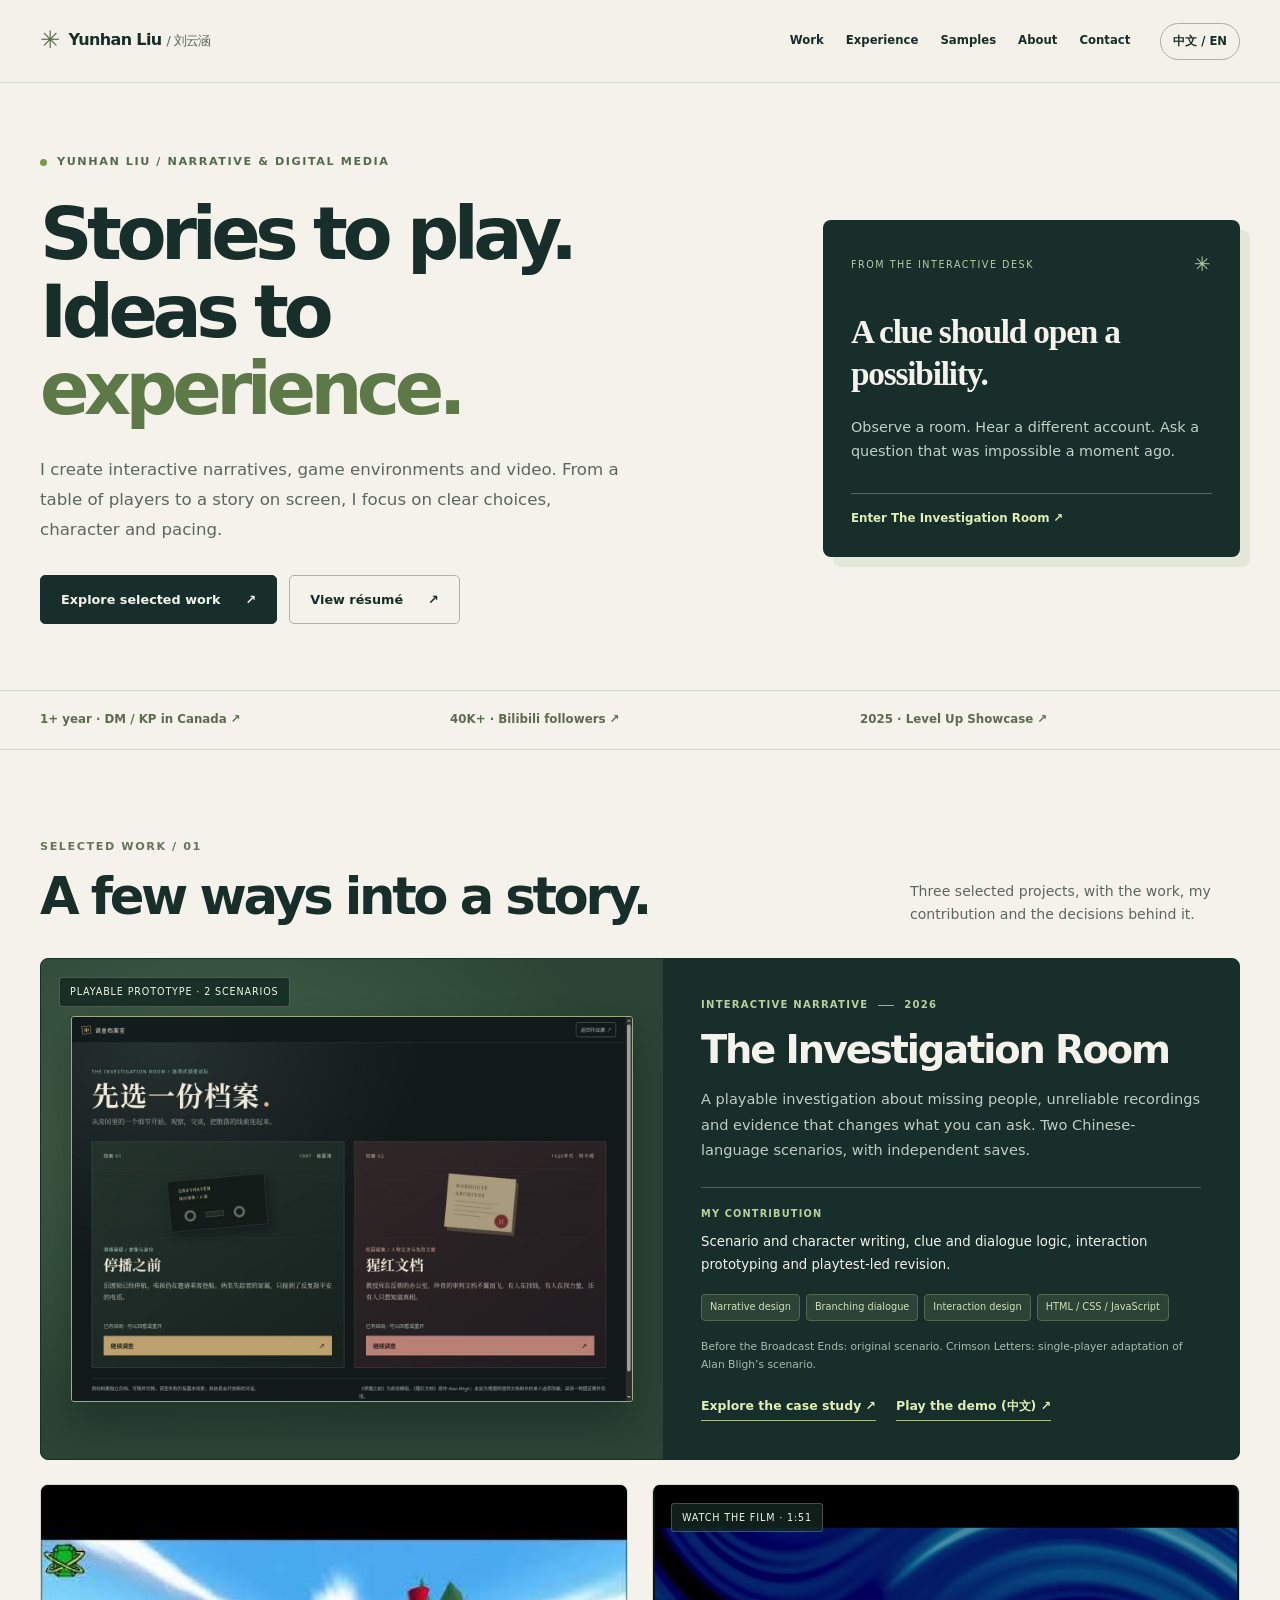
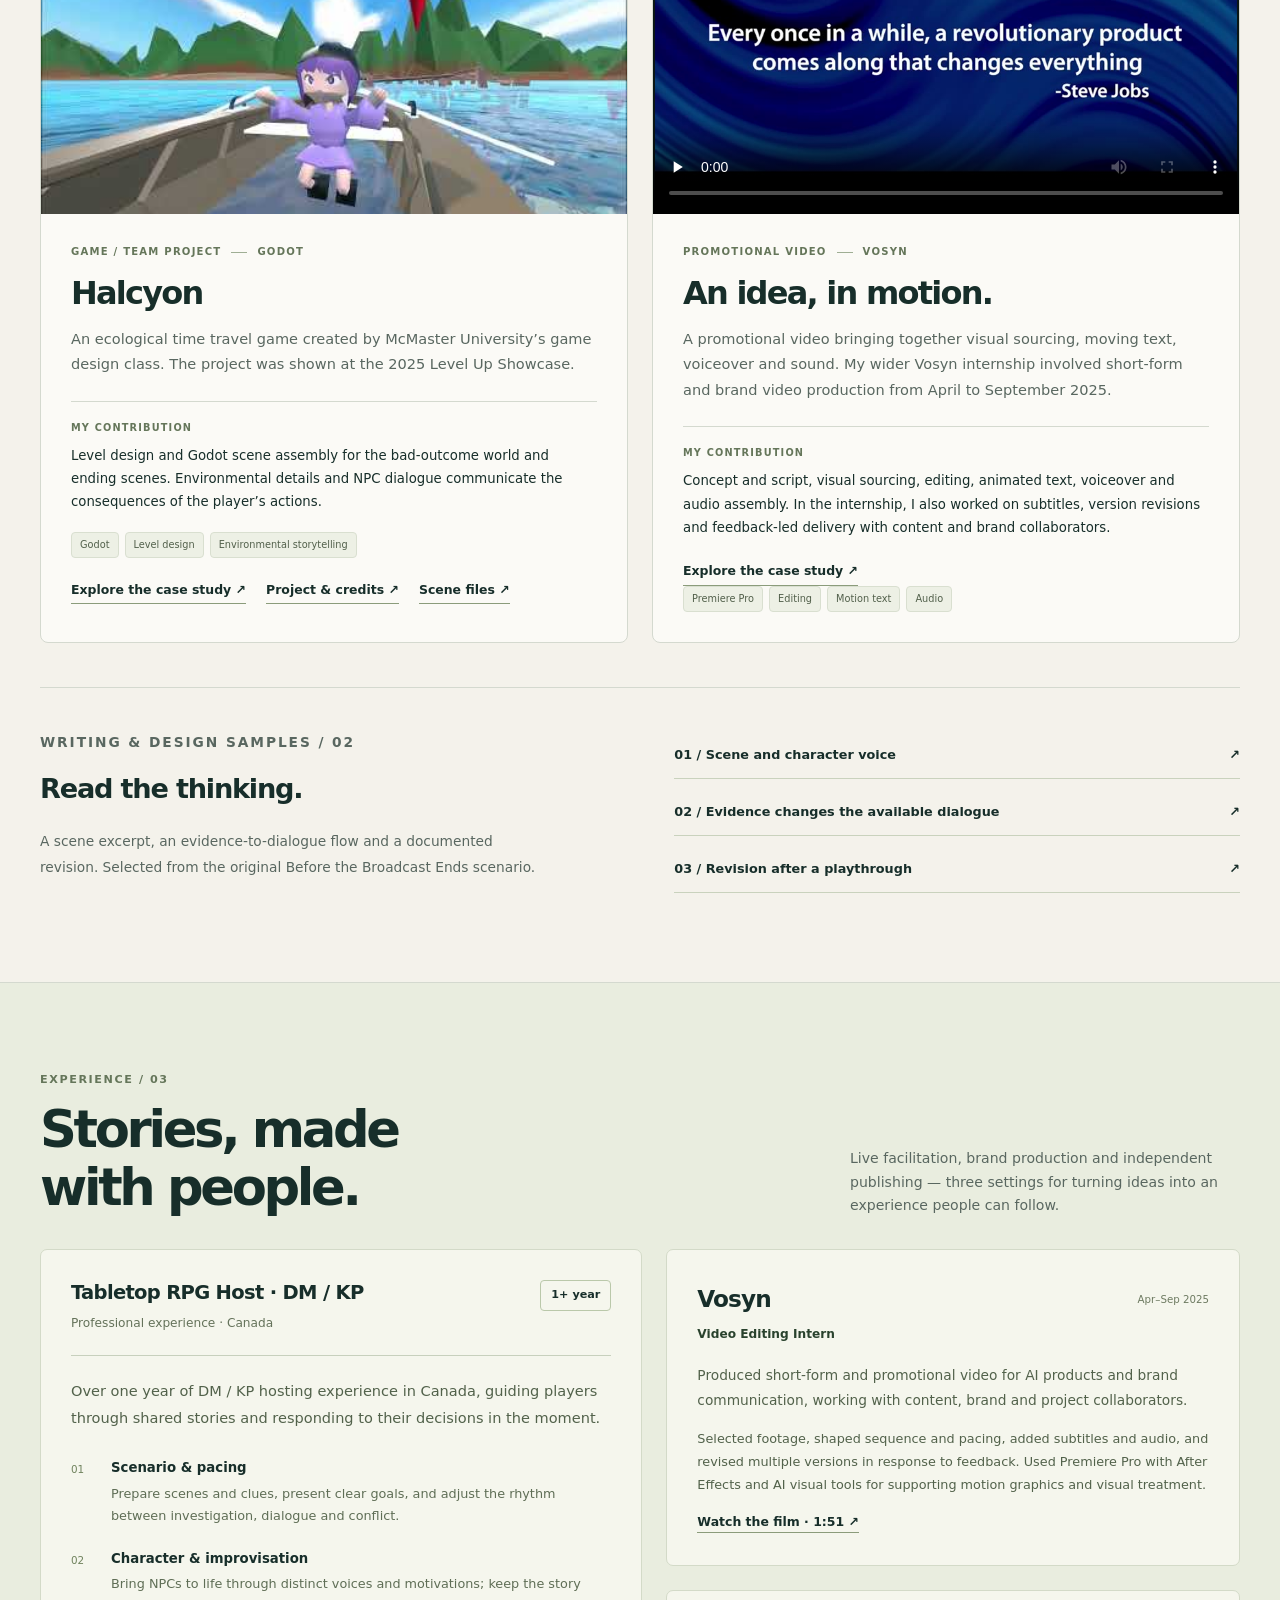
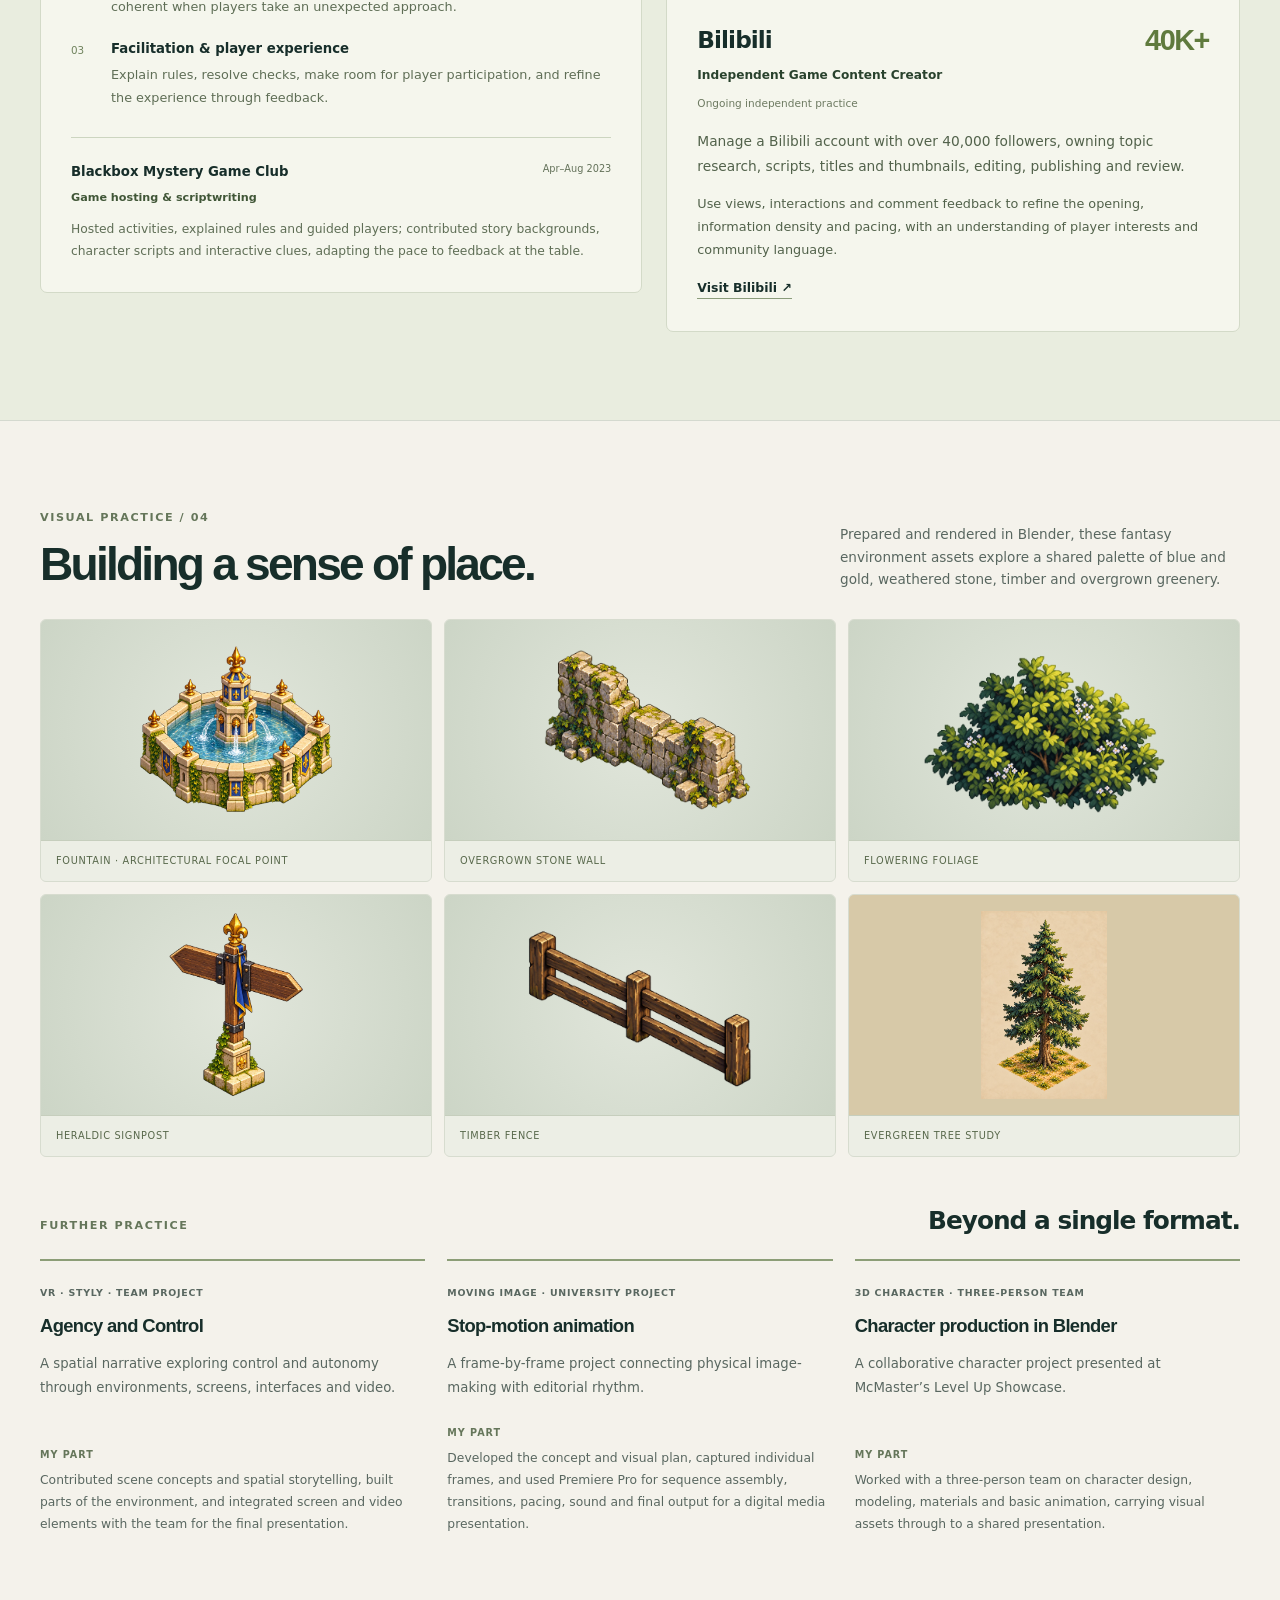
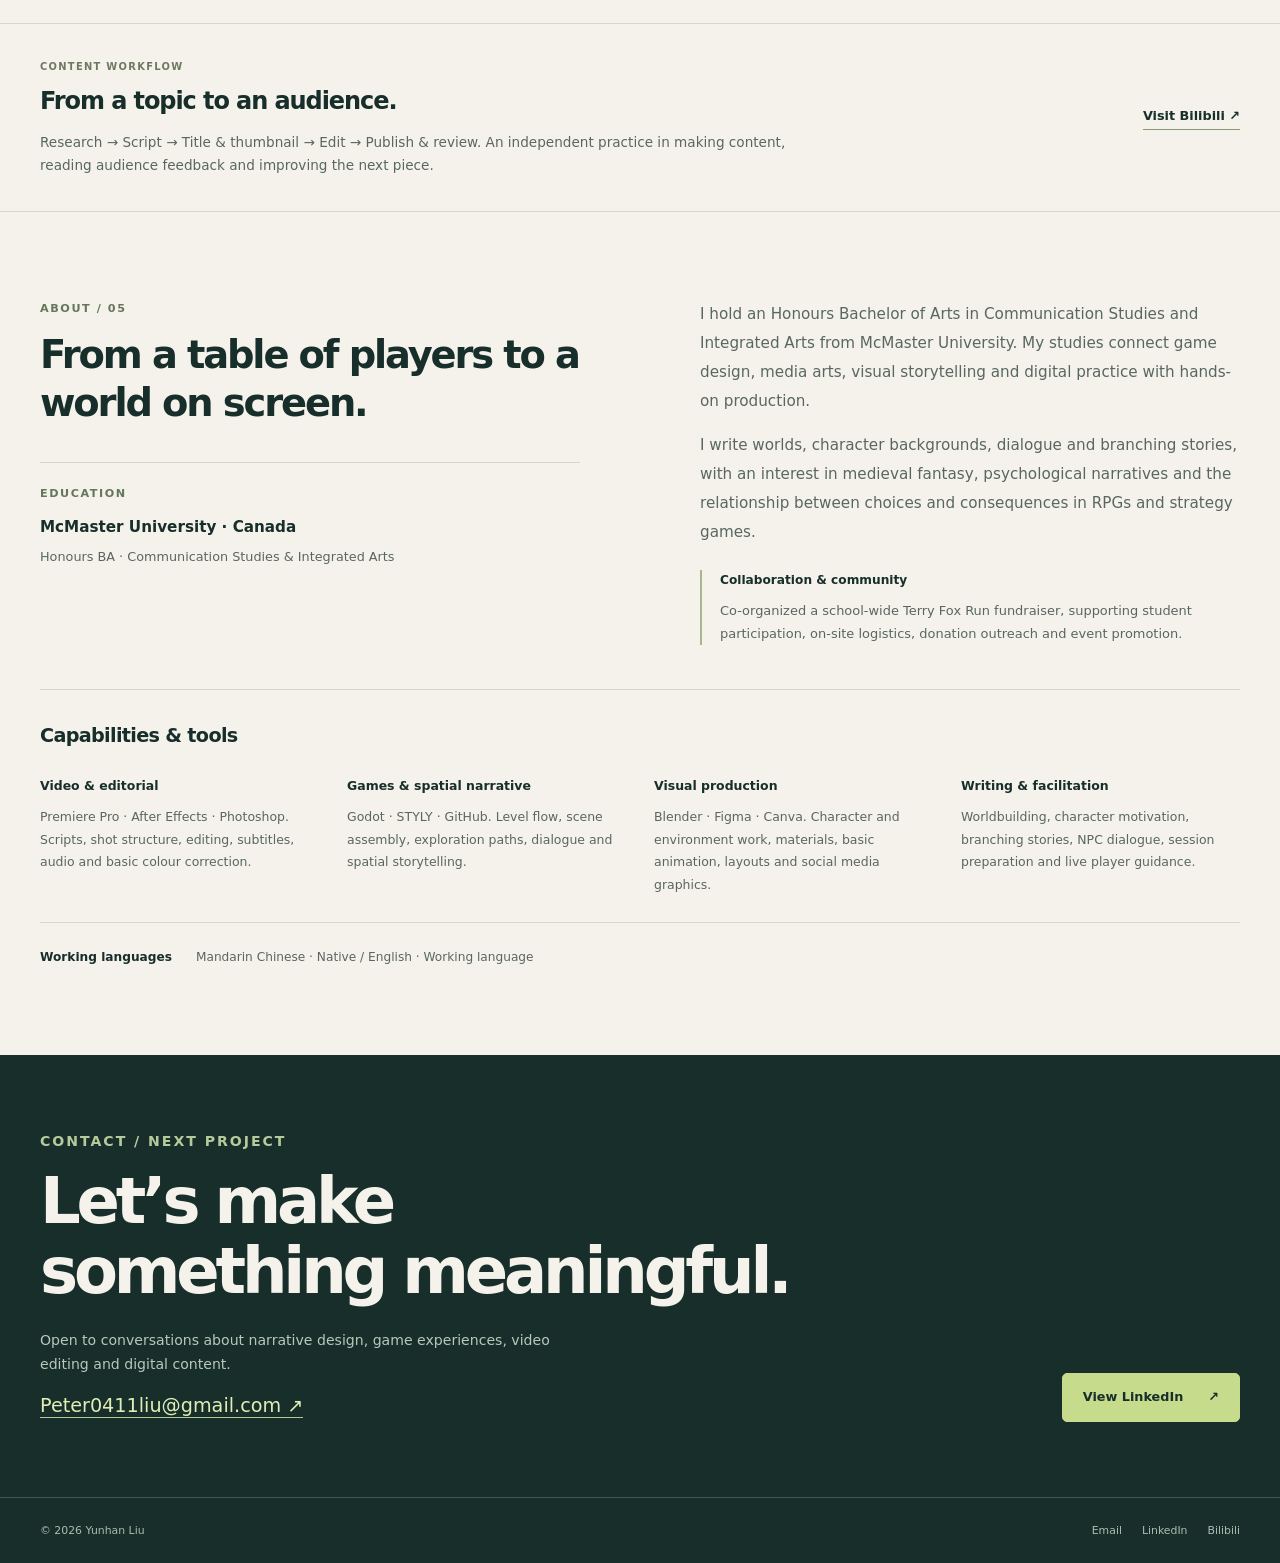
==== docs/index.html @ 0c537bc4 "Add bilingual portfolio, samples and printable resume" ====
<!doctype html><html lang="en"><head><meta charset="utf-8"><meta name="viewport" content="width=device-width,initial-scale=1"><meta name="theme-color" content="#f4f2eb"><meta name="description" content="Yunhan Liu — narrative design, game scenes, video and tabletop facilitation."><title>Yunhan Liu — Portfolio</title><link rel="stylesheet" href="style.css"></head><body><header class="nav"><div class="wrap navin"><a class="brand" href="#top" aria-label="Yunhan Liu home"><span class="mark">✳</span>Yunhan Liu <span lang="zh">/ 刘云涵</span></a><button id="menuToggle" class="menu-toggle" type="button" aria-expanded="false" aria-controls="mainNav" data-i18n="menu">Menu</button><nav id="mainNav" class="links" aria-label="Main navigation"><a href="#work" data-i18n="navWork">Work</a><a href="#experience" data-i18n="navExperience">Experience</a><a href="samples.html" data-i18n="navSamples">Samples</a><a href="#about" data-i18n="navAbout">About</a><a href="#contact" data-i18n="navContact">Contact</a></nav><button class="lang" type="button" aria-label="Switch language" id="langToggle">中文 / EN</button></div></header><main id="top">
    <section class="hero"><div class="wrap hero-inner"><div><div class="eyebrow" data-i18n="eyebrow">Yunhan Liu / Narrative &amp; digital media</div><h1 data-i18n-html="hero">Stories to play.<br>Ideas to <em>experience.</em></h1><p class="intro" data-i18n="intro">I create interactive narratives, game environments and video. From a table of players to a story on screen, I focus on clear choices, character and pacing.</p><div class="actions"><a class="btn" href="#work"><span data-i18n="viewWork">Explore selected work</span><span aria-hidden="true">↗</span></a><a class="btn secondary" href="resume.html"><span data-i18n="seeExperience">View résumé</span><span aria-hidden="true">↗</span></a></div></div><aside class="hero-aside"><div class="note-label"><span data-i18n="heroNoteLabel" >FROM THE INTERACTIVE DESK</span><b aria-hidden="true">✳</b></div><h2 data-i18n="heroNoteTitle" >A clue should open a possibility.</h2><p data-i18n="heroNoteBody" >Observe a room. Hear a different account. Ask a question that was impossible a moment ago.</p><a class="note-link" href="play/"><span data-i18n="heroNoteLink" >Enter The Investigation Room ↗</span></a></aside></div></section>
    <div class="credibility"><div class="wrap"><a href="#experience"><span data-i18n="metricHost" >1+ year · DM / KP in Canada</span> ↗</a><a href="https://space.bilibili.com/289170633" target="_blank" rel="noopener noreferrer"><span data-i18n="metricAudience" >40K+ · Bilibili followers</span> ↗</a><a href="projects/halcyon.html"><span data-i18n="metricShow" >2025 · Level Up Showcase</span> ↗</a></div></div>
    <section class="section" id="work"><div class="wrap"><div class="section-head"><div><p class="kicker" data-i18n="selected">Selected work / 01</p><h2 class="section-title" data-i18n="workTitle">A few ways into a story.</h2></div><p class="section-note" data-i18n="workNote">Three selected projects, with the work, my contribution and the decisions behind it.</p></div>



      <article class="project investigation-project" id="investigation-room" aria-labelledby="investigation-title">
        <a class="visual investigation-visual actual" href="projects/investigation.html" rel="noopener noreferrer" aria-label="Explore The Investigation Room case study"><img src="assets/investigation-preview.jpg" alt="The Investigation Room actual scenario selection screen" loading="lazy"><span class="frame-label" data-i18n="demoFrame">Playable prototype · 2 scenarios</span></a>
        <div class="project-copy"><div class="meta"><span data-i18n="demoCategory">Interactive narrative</span><span class="sep"></span><span>2026</span></div><h3 id="investigation-title" data-i18n="demoTitle">The Investigation Room</h3><p class="desc" data-i18n="demoDesc">A playable investigation about missing people, unreliable recordings and evidence that changes what you can ask. Two Chinese-language scenarios, with independent saves.</p><div class="contribution"><div class="label" data-i18n="myRole">My contribution</div><p data-i18n="demoRole">Scenario and character writing, clue and dialogue logic, interaction prototyping and playtest-led revision.</p><div class="tags"><span data-i18n="demoTagNarrative">Narrative design</span><span data-i18n="demoTagDialogue">Branching dialogue</span><span data-i18n="demoTagUX">Interaction design</span><span>HTML / CSS / JavaScript</span></div><p class="demo-credit" data-i18n="demoCredit">Before the Broadcast Ends: original scenario. Crimson Letters: single-player adaptation of Alan Bligh’s scenario.</p><div class="project-bottom"><a class="textlink" href="projects/investigation.html" data-i18n="caseRead">Explore the case study ↗</a><a class="textlink" href="play/" target="_blank" rel="noopener noreferrer" data-i18n="demoPlay">Play the demo (中文) ↗</a></div></div></div>
      </article>
<div class="project-grid">      <article class="project visual-right"><div class="visual"><a class="cover-link" href="projects/halcyon.html"><img src="assets/halcyon-cover.jpg" alt="Halcyon team game playthrough" loading="lazy"><span class="cover-caption" data-i18n="caseRead">Explore the case study ↗</span></a></div><div class="project-copy"><div class="meta"><span data-i18n="gameCategory">Game / team project</span><span class="sep"></span><span>Godot</span></div><h3>Halcyon</h3><p class="desc" data-i18n="gameDesc">An ecological time travel game created by McMaster University’s game design class. The project was shown at the 2025 Level Up Showcase.</p><div class="contribution"><div class="label" data-i18n="myRole">My contribution</div><p data-i18n="gameRole">Level design and Godot scene assembly for the bad-outcome world and ending scenes. Environmental details and NPC dialogue communicate the consequences of the player’s actions.</p><div class="tags"><span>Godot</span><span data-i18n="tagLevel">Level design</span><span data-i18n="tagEnv">Environmental storytelling</span></div><div class="project-bottom"><a class="textlink" href="projects/halcyon.html" data-i18n="caseRead">Explore the case study ↗</a><a class="textlink" href="https://dktr0.github.io/Halcyon/" target="_blank" rel="noopener noreferrer" data-i18n="gameProject">Project &amp; credits ↗</a><a class="textlink" href="https://github.com/dktr0/Halcyon/tree/main/Yunhan%20Liu2" target="_blank" rel="noopener noreferrer" data-i18n="gameSource">Scene files ↗</a></div></div></div></article>      <article class="project" id="vosyn-project"><div class="visual"><video controls playsinline preload="none" poster="assets/vosyn-poster.jpg" aria-label="Vosyn promotional video"><source src="assets/vosyn-promo.mp4" type="video/mp4"><span data-i18n="videoFallback">Your browser cannot play this video.</span></video><span class="frame-label" data-i18n="watchVideo">Watch the film · 1:51</span></div><div class="project-copy"><div class="meta"><span data-i18n="videoCategory">Promotional video</span><span class="sep"></span><span>Vosyn</span></div><h3 data-i18n="videoTitle">An idea, in motion.</h3><p class="desc" data-i18n="videoDesc">A promotional video bringing together visual sourcing, moving text, voiceover and sound. My wider Vosyn internship involved short-form and brand video production from April to September 2025.</p><div class="contribution"><div class="label" data-i18n="myRole">My contribution</div><p data-i18n="videoRole">Concept and script, visual sourcing, editing, animated text, voiceover and audio assembly. In the internship, I also worked on subtitles, version revisions and feedback-led delivery with content and brand collaborators.</p><div class="project-bottom"><a class="textlink" href="projects/video.html" data-i18n="caseRead">Explore the case study ↗</a></div><div class="tags"><span>Premiere Pro</span><span data-i18n="tagEdit">Editing</span><span data-i18n="tagMotion">Motion text</span><span data-i18n="tagAudio">Audio</span></div></div></div></article></div>
<div class="sample-strip"><div><p class="kicker" data-i18n="sampleKicker" >Writing &amp; design samples / 02</p><h3 data-i18n="sampleTitle" >Read the thinking.</h3><p data-i18n="sampleIntro" >A scene excerpt, an evidence-to-dialogue flow and a documented revision. Selected from the original Before the Broadcast Ends scenario.</p></div><div class="sample-strands"><a href="samples.html#scene"><span data-i18n="sceneSample" >01 / Scene and character voice</span><span aria-hidden="true">↗</span></a><a href="samples.html#flow"><span data-i18n="flowSample" >02 / Evidence changes the available dialogue</span><span aria-hidden="true">↗</span></a><a href="samples.html#revision"><span data-i18n="revisionSample" >03 / Revision after a playthrough</span><span aria-hidden="true">↗</span></a></div></div></div></section>
<section class="section experience" id="experience"><div class="wrap"><div class="section-head"><div><p class="kicker" data-i18n="experienceKicker">Experience / 03</p><h2 class="section-title" data-i18n-html="experienceTitle">Stories, made<br>with people.</h2></div><p class="section-note" data-i18n="experienceIntro">Live facilitation, brand production and independent publishing — three settings for turning ideas into an experience people can follow.</p></div><div class="experience-cards"><article class="experience-card host-card"><div class="experience-role"><div><h3 data-i18n="experienceRole">Tabletop RPG Host · DM / KP</h3><p data-i18n="experienceLocation">Professional experience · Canada</p></div><span class="tenure" data-i18n="experienceTenure">1+ year</span></div><p class="experience-summary" data-i18n="experienceSummary">Over one year of DM / KP hosting experience in Canada, guiding players through shared stories and responding to their decisions in the moment.</p><ul class="practice-list"><li><span class="practice-number">01</span><div><h4 data-i18n="practiceOneTitle">Scenario &amp; pacing</h4><p data-i18n="practiceOne">Prepare scenes and clues, present clear goals, and adjust the rhythm between investigation, dialogue and conflict.</p></div></li><li><span class="practice-number">02</span><div><h4 data-i18n="practiceTwoTitle">Character &amp; improvisation</h4><p data-i18n="practiceTwo">Bring NPCs to life through distinct voices and motivations; keep the story coherent when players take an unexpected approach.</p></div></li><li><span class="practice-number">03</span><div><h4 data-i18n="practiceThreeTitle">Facilitation &amp; player experience</h4><p data-i18n="practiceThree">Explain rules, resolve checks, make room for player participation, and refine the experience through feedback.</p></div></li></ul><div class="blackbox-record"><div><h4 data-i18n="blackboxTitle">Blackbox Mystery Game Club</h4><span data-i18n="blackboxDate">Apr–Aug 2023</span></div><p class="record-role" data-i18n="blackboxRole">Game hosting &amp; scriptwriting</p><p data-i18n="blackboxBody">Hosted activities, explained rules and guided players; contributed story backgrounds, character scripts and interactive clues, adapting the pace to feedback at the table.</p></div></article><div class="experience-stack"><article class="experience-card"><div class="job-head"><h3>Vosyn</h3><span data-i18n="vosynDate">Apr–Sep 2025</span></div><p class="job-role" data-i18n="vosynRole">Video Editing Intern</p><p data-i18n="vosynBody">Produced short-form and promotional video for AI products and brand communication, working with content, brand and project collaborators.</p><p class="job-detail" data-i18n="vosynDetail">Selected footage, shaped sequence and pacing, added subtitles and audio, and revised multiple versions in response to feedback. Used Premiere Pro with After Effects and AI visual tools for supporting motion graphics and visual treatment.</p><a class="textlink" href="#vosyn-project"><span data-i18n="watchVideo">Watch the film · 1:51</span> ↗</a></article><article class="experience-card creator-card"><div class="job-head"><h3>Bilibili</h3><span class="audience-stat">40K+</span></div><p class="job-role" data-i18n="biliRole">Independent Game Content Creator</p><p class="job-date" data-i18n="biliDate">Ongoing independent practice</p><p data-i18n="biliBody">Manage a Bilibili account with over 40,000 followers, owning topic research, scripts, titles and thumbnails, editing, publishing and review.</p><p class="job-detail" data-i18n="biliDetail">Use views, interactions and comment feedback to refine the opening, information density and pacing, with an understanding of player interests and community language.</p><a class="textlink" href="https://space.bilibili.com/289170633" target="_blank" rel="noopener noreferrer" data-i18n="visitChannel">Visit Bilibili ↗</a></article></div></div></div></section>
<section class="section home-study" id="studies"><div class="wrap">      <div class="asset-study"><div class="asset-head"><div><p class="kicker" data-i18n="assetKicker">Visual practice / 04</p><h3 data-i18n="assetTitle">Building a sense of place.</h3></div><p data-i18n="assetIntro">Prepared and rendered in Blender, these fantasy environment assets explore a shared palette of blue and gold, weathered stone, timber and overgrown greenery.</p></div><div class="asset-grid">
        <figure class="asset-card feature"><div class="asset-image"><img src="assets/fountain.webp" alt="Blue and gold fantasy fountain with stone walls and flowing water" loading="lazy"></div><figcaption data-i18n="assetFountain">Fountain · architectural focal point</figcaption></figure>
        <figure class="asset-card"><div class="asset-image"><img src="assets/ruins.webp" alt="Weathered stone wall with plants growing over it" loading="lazy"></div><figcaption data-i18n="assetRuins">Overgrown stone wall</figcaption></figure>
        <figure class="asset-card"><div class="asset-image"><img src="assets/bush.webp" alt="Flowering green shrub asset" loading="lazy"></div><figcaption data-i18n="assetBush">Flowering foliage</figcaption></figure>
        <figure class="asset-card"><div class="asset-image"><img src="assets/signpost.webp" alt="Wooden signpost with blue and gold heraldic decoration" loading="lazy"></div><figcaption data-i18n="assetSign">Heraldic signpost</figcaption></figure>
        <figure class="asset-card"><div class="asset-image"><img src="assets/fence.webp" alt="Timber fence segment with three vertical posts" loading="lazy"></div><figcaption data-i18n="assetFence">Timber fence</figcaption></figure>
        <figure class="asset-card tree"><div class="asset-image"><img src="assets/pine.webp" alt="Evergreen tree on a small patch of grassy ground" loading="lazy"></div><figcaption data-i18n="assetTree">Evergreen tree study</figcaption></figure>
      </div></div>
<div class="further-projects"><div class="further-head"><p class="kicker" data-i18n="otherProjectsLabel">Further practice</p><h3 data-i18n="otherProjectsTitle">Beyond a single format.</h3></div><div class="practice-project-grid"><article class="practice-project"><p class="kicker" data-i18n="vrCategory">VR · STYLY · Team project</p><h4 data-i18n="vrTitle">Agency and Control</h4><p class="practice-project-desc" data-i18n="vrDesc">A spatial narrative exploring control and autonomy through environments, screens, interfaces and video.</p><div class="practice-project-role"><span data-i18n="projectContribution">My part</span><p data-i18n="vrRole">Contributed scene concepts and spatial storytelling, built parts of the environment, and integrated screen and video elements with the team for the final presentation.</p></div></article><article class="practice-project"><p class="kicker" data-i18n="stopCategory">Moving image · University project</p><h4 data-i18n="stopTitle">Stop-motion animation</h4><p class="practice-project-desc" data-i18n="stopDesc">A frame-by-frame project connecting physical image-making with editorial rhythm.</p><div class="practice-project-role"><span data-i18n="projectContribution">My part</span><p data-i18n="stopRole">Developed the concept and visual plan, captured individual frames, and used Premiere Pro for sequence assembly, transitions, pacing, sound and final output for a digital media presentation.</p></div></article><article class="practice-project"><p class="kicker" data-i18n="modelCategory">3D character · Three-person team</p><h4 data-i18n="modelTitle">Character production in Blender</h4><p class="practice-project-desc" data-i18n="modelDesc">A collaborative character project presented at McMaster’s Level Up Showcase.</p><div class="practice-project-role"><span data-i18n="projectContribution">My part</span><p data-i18n="modelRole">Worked with a three-person team on character design, modeling, materials and basic animation, carrying visual assets through to a shared presentation.</p></div></article></div></div></div></section>
    <aside class="strip"><div class="wrap strip-inner"><div><div class="small" data-i18n="channelLabel">Content workflow</div><h3 data-i18n="channelTitle">From a topic to an audience.</h3><p data-i18n="channelDesc">Research → Script → Title &amp; thumbnail → Edit → Publish &amp; review. An independent practice in making content, reading audience feedback and improving the next piece.</p></div><a href="https://space.bilibili.com/289170633" target="_blank" rel="noopener noreferrer" data-i18n="visitChannel">Visit Bilibili ↗</a></div></aside>
    <section class="section" id="about"><div class="wrap"><div class="about"><div><p class="kicker" data-i18n="aboutLabel">About / 05</p><h2 class="statement" data-i18n="aboutStatement">From a table of players to a world on screen.</h2><div class="education-record"><p class="kicker" data-i18n="educationLabel">Education</p><h3 data-i18n="educationSchool">McMaster University · Canada</h3><p data-i18n="educationDegree">Honours BA · Communication Studies &amp; Integrated Arts</p></div></div><div><p class="body" data-i18n="aboutBody">I hold an Honours Bachelor of Arts in Communication Studies and Integrated Arts from McMaster University. My studies connect game design, media arts, visual storytelling and digital practice with hands-on production.</p><p class="body" data-i18n="aboutApproach">I write worlds, character backgrounds, dialogue and branching stories, with an interest in medieval fantasy, psychological narratives and the relationship between choices and consequences in RPGs and strategy games.</p><div class="community-record"><h3 data-i18n="collaborationLabel">Collaboration &amp; community</h3><p data-i18n="collaborationBody">Co-organized a school-wide Terry Fox Run fundraiser, supporting student participation, on-site logistics, donation outreach and event promotion.</p></div></div></div><div class="skills-block"><div class="skills-heading"><h3 data-i18n="skillsLabel">Capabilities &amp; tools</h3></div><div class="skills-grid"><div><h4 data-i18n="skillVideo">Video &amp; editorial</h4><p data-i18n="skillVideoBody">Premiere Pro · After Effects · Photoshop. Scripts, shot structure, editing, subtitles, audio and basic colour correction.</p></div><div><h4 data-i18n="skillInteractive">Games &amp; spatial narrative</h4><p data-i18n="skillInteractiveBody">Godot · STYLY · GitHub. Level flow, scene assembly, exploration paths, dialogue and spatial storytelling.</p></div><div><h4 data-i18n="skillVisual">Visual production</h4><p data-i18n="skillVisualBody">Blender · Figma · Canva. Character and environment work, materials, basic animation, layouts and social media graphics.</p></div><div><h4 data-i18n="skillNarrative">Writing &amp; facilitation</h4><p data-i18n="skillNarrativeBody">Worldbuilding, character motivation, branching stories, NPC dialogue, session preparation and live player guidance.</p></div></div><div class="languages"><span data-i18n="languageLabel">Working languages</span><p data-i18n="languageBody">Mandarin Chinese · Native / English · Working language</p></div></div></div></section>
    
  </main><section class="contact" id="contact"><div class="wrap contact-grid"><div><p class="kicker" data-i18n="contactLabel">Contact / Next project</p><h2 data-i18n-html="contactTitle">Let’s make<br>something meaningful.</h2><p data-i18n="contactDesc">Open to conversations about narrative design, game experiences, video editing and digital content.</p><a class="email" href="mailto:Peter0411liu@gmail.com">Peter0411liu@gmail.com ↗</a></div><a class="btn" href="https://www.linkedin.com/in/peter-liu-998801261" target="_blank" rel="noopener noreferrer"><span data-i18n="linkedin">View LinkedIn</span><span aria-hidden="true">↗</span></a></div></section><footer class="footer"><div class="wrap"><span>© <span data-year>2026</span> Yunhan Liu</span><div class="social"><a href="mailto:Peter0411liu@gmail.com">Email</a><a href="https://www.linkedin.com/in/peter-liu-998801261" target="_blank" rel="noopener noreferrer">LinkedIn</a><a href="https://space.bilibili.com/289170633" target="_blank" rel="noopener noreferrer">Bilibili</a></div></div></footer><script src="site.js" defer></script></body></html>
---- docs/style.css ----
:root{--ink:#172e2a;--panel:#203b35;--paper:#f4f2eb;--muted:#596760;--line:#d4d9cf;--accent:#c7db8c;--yellow:#e0edb7;--max:1200px}
*{box-sizing:border-box}html{scroll-behavior:smooth;scroll-padding-top:28px}body{margin:0;background:var(--paper);color:var(--ink);font-family:'DM Sans',system-ui,sans-serif;line-height:1.65}a{color:inherit;text-decoration:none}button{font:inherit}a,button{transition:background .2s,color .2s,transform .2s}a:focus-visible,button:focus-visible{outline:3px solid #648a39;outline-offset:5px}img,video{display:block;max-width:100%}::selection{background:var(--accent);color:var(--ink)}.wrap{width:min(calc(100% - 80px),var(--max));margin-inline:auto}h1,h2,h3,p{margin-top:0}h1,h2,h3,.brand{font-family:Manrope,system-ui,sans-serif}.sr-only{position:absolute;width:1px;height:1px;overflow:hidden;clip:rect(0,0,0,0)}
.nav{border-bottom:1px solid var(--line)}.navin{min-height:90px;display:flex;align-items:center;gap:30px}.brand{font-size:1rem;font-weight:800;letter-spacing:-.04em;white-space:nowrap}.brand .mark{font-size:1.5rem;color:#52704a;margin-right:9px;vertical-align:middle}.brand>span[lang]{font-size:.8rem;font-weight:500;color:var(--muted)}.links{display:flex;gap:26px;margin-left:auto;font-size:.78rem;font-weight:700}.links a:hover{color:#648a39}.lang{border:1px solid #a8b3a5;border-radius:30px;background:transparent;color:var(--ink);font-size:.72rem;font-weight:700;padding:8px 12px;cursor:pointer}.lang:hover{background:var(--ink);color:var(--paper)}
.hero-inner{padding:88px 0 76px;display:grid;grid-template-columns:minmax(0,1.7fr) minmax(260px,.75fr);gap:8%;align-items:center}.eyebrow,.kicker{font-size:.7rem;font-weight:800;letter-spacing:.14em;text-transform:uppercase}.eyebrow{display:flex;align-items:center;gap:10px;color:#526b4d}.eyebrow:before{content:'';width:7px;height:7px;border-radius:50%;background:#799b47}.hero h1{font-size:clamp(3.1rem,6.7vw,6rem);line-height:1.06;letter-spacing:-.075em;margin:24px 0 28px;font-weight:800}.hero h1 em{font-style:normal;color:#5d7948}.hero .intro{max-width:585px;color:var(--muted);font-size:1.04rem;line-height:1.8;margin-bottom:30px}.actions{display:flex;flex-wrap:wrap;gap:12px}.btn{display:inline-flex;align-items:center;justify-content:center;gap:25px;min-height:49px;padding:12px 20px;background:var(--ink);color:var(--paper);font-size:.8rem;font-weight:700;border:1px solid var(--ink);border-radius:5px}.btn:hover{background:#35513c;transform:translateY(-2px)}.btn.secondary{background:transparent;color:var(--ink);border-color:#acb6a7}.btn.secondary:hover{background:#e6e9dc}.hero-aside{position:relative;padding:32px 28px 26px;background:var(--ink);color:var(--paper);border-radius:8px;box-shadow:12px 12px 0 #e3e7d8;transform:rotate(2deg)}.note-label{font-size:.6rem;letter-spacing:.16em;color:#b4c7b1;display:flex;justify-content:space-between;align-items:center}.note-label b{font-size:1.25rem;font-weight:400}.hero-stat{font:500 clamp(4rem,7vw,6.2rem)/1 Manrope,sans-serif;letter-spacing:-.09em;margin:30px 0 10px;color:#d8e9ad}.hero-stat small{font:500 .76rem/1.5 'DM Sans',sans-serif;letter-spacing:0;margin-left:13px;color:#c3d3c1;display:inline-block;max-width:90px}.hero-aside h2{font-size:1.25rem;letter-spacing:-.035em;margin:0 0 10px}.hero-aside p{font-size:.8rem;color:#c3d1c6;line-height:1.7;margin-bottom:24px}.note-link{display:flex;justify-content:space-between;gap:12px;border-top:1px solid #53675b;padding-top:15px;font-size:.74rem;font-weight:700;color:var(--yellow)}.ticker{border-top:1px solid var(--line);border-bottom:1px solid var(--line)}.ticker .wrap{display:grid;grid-template-columns:repeat(4,1fr);gap:20px;padding-block:22px;color:#899183;font-size:.67rem;letter-spacing:.08em}.ticker b{color:#54634e;font-weight:600;margin-left:8px}
.section{padding:88px 0}.section-head{display:flex;justify-content:space-between;gap:36px;align-items:end;margin-bottom:32px}.kicker{color:#65765a;margin-bottom:12px}.section-title{font-size:clamp(2.2rem,4vw,3.6rem);line-height:1.13;letter-spacing:-.065em;margin:0}.section-note{max-width:330px;color:var(--muted);font-size:.88rem;margin:0}.project{overflow:hidden;border:1px solid var(--line);border-radius:8px;background:#fbfaf6;min-width:0}.project-grid{display:grid;grid-template-columns:1fr 1fr;gap:24px;margin-top:24px}.visual{display:grid;place-items:center;position:relative;background:#19352f;min-height:290px;aspect-ratio:16/9;overflow:hidden;min-width:0}.visual video{width:100%;height:100%;object-fit:contain;background:#0b1715}.frame-label{position:absolute;left:18px;top:18px;max-width:calc(100% - 36px);font-size:.6rem;letter-spacing:.09em;text-transform:uppercase;padding:6px 10px;background:#132822cf;border:1px solid #bdcbb94d;color:#eff4e8;border-radius:3px;pointer-events:none}.project-copy{padding:30px;display:flex;flex-direction:column}.meta{display:flex;align-items:center;flex-wrap:wrap;gap:10px;color:#65765a;text-transform:uppercase;font-size:.63rem;font-weight:800;letter-spacing:.12em}.meta .sep{width:16px;height:1px;background:#9fae94}.project h3{font-size:2rem;line-height:1.16;letter-spacing:-.055em;margin:14px 0}.project .desc{color:var(--muted);font-size:.91rem;line-height:1.75;margin-bottom:24px}.contribution{border-top:1px solid var(--line);padding-top:18px;margin-top:auto}.contribution .label{font-size:.61rem;font-weight:800;color:#65765a;letter-spacing:.12em;text-transform:uppercase;margin-bottom:8px}.contribution p{font-size:.83rem;line-height:1.75;margin-bottom:18px}.tags{display:flex;flex-wrap:wrap;gap:6px}.tags span{font-size:.61rem;background:#edf0e5;border:1px solid #d9dfd0;color:#52604b;border-radius:4px;padding:4px 8px}.project-bottom{display:flex;gap:20px;flex-wrap:wrap;margin-top:22px}.textlink{font-size:.78rem;font-weight:700;border-bottom:1px solid #8b9c7b;padding-bottom:3px}.textlink:hover{color:#5b7b38}.game-image{position:absolute;inset:0;background:linear-gradient(0deg,#102b2b8a,#0c252333),url('https://img.youtube.com/vi/vhYsDGwtoWc/hqdefault.jpg') center/cover}.game-art{position:absolute;inset:0;background:linear-gradient(120deg,#d7dfb122,transparent)}.game-play{position:relative;z-index:2;padding:13px 18px;color:var(--paper);background:#172e2ae0;border:1px solid #e3ecd794;border-radius:4px;cursor:pointer;font-size:.8rem;font-weight:700}.game-play:hover{background:#d6e6b0;color:var(--ink)}.visual iframe{position:absolute;inset:0;width:100%;height:100%;border:0;z-index:3}
.investigation-project{display:grid;grid-template-columns:1.08fr 1fr;background:var(--ink);color:var(--paper);border-color:var(--ink)}.investigation-project .project-copy{padding:38px}.investigation-project h3{font-size:clamp(2rem,3vw,2.7rem)}.investigation-project .meta,.investigation-project .label{color:#bbcf9e}.investigation-project .desc{color:#c0cdc0}.investigation-project .contribution{border-color:#4c6254}.investigation-project .tags span{background:#2b4436;border-color:#52694b;color:#d0dfba}.investigation-project .textlink{color:var(--yellow);border-color:#a6bc84}.contribution .demo-credit{font-size:.67rem;line-height:1.7;color:#a7bbab;margin:17px 0 0}.investigation-visual{padding:66px 30px 42px;aspect-ratio:auto;min-height:500px;background:radial-gradient(ellipse at 30% 35%,#47644b 0,transparent 65%),#2b4435}.investigation-visual:hover .demo-window{transform:translateY(-4px) rotate(0)}.demo-window{width:100%;max-width:440px;background:#f0ead9;color:#26352a;box-shadow:0 22px 40px #091a2466;transform:rotate(-3deg);border:1px solid #d8d5ba;transition:transform .25s;pointer-events:none}.demo-browser{display:flex;gap:5px;align-items:center;padding:10px 12px;border-bottom:1px solid #cccbb6;background:#e6e0ce}.demo-browser>span{height:5px;width:5px;border-radius:50%;background:#8c9780}.demo-browser b{margin-left:auto;font-size:6px;letter-spacing:.14em;font-weight:500}.demo-screen{padding:23px}.demo-kicker{font-size:7px;font-weight:800;letter-spacing:.16em;color:#677050}.demo-preview-title{font:500 clamp(20px,2.3vw,30px)/1.25 Georgia,'Songti SC',serif;margin:10px 0 22px}.demo-case-grid{display:grid;grid-template-columns:1fr 1fr;gap:12px}.demo-case{background:#d9dfc5;border:1px solid #b8c1a2;padding:14px;display:flex;flex-direction:column;align-items:start;justify-content:space-between;min-height:165px}.demo-case small{font-size:6px;letter-spacing:.12em;color:#616d4b}.demo-case strong{font:500 17px/1.3 Georgia,'Songti SC',serif}.crimson-case{background:#e4d3c5;border-color:#c5b29e}.demo-reels{display:flex;gap:11px;align-items:center;margin:14px 0;padding:9px;background:#344831;transform:rotate(-5deg)}.demo-reels i{width:17px;height:17px;border:4px solid #bac39b;border-radius:50%}.demo-reels>span{width:16px;height:6px;border:1px solid #81906a}.demo-paper{background:#b09a7f;width:62px;height:53px;padding:10px;position:relative;transform:rotate(5deg);margin:13px 0;box-shadow:3px 3px 0 #26352a26}.demo-paper i{display:block;height:1px;background:#6d5949;margin:0 0 6px}.demo-paper b{position:absolute;width:14px;height:14px;border-radius:50%;background:#7c4141;right:6px;bottom:6px}.demo-preview-footer{display:flex;justify-content:space-between;border-top:1px solid #c3c8b1;padding-top:12px;margin-top:20px;font-size:7px;letter-spacing:.08em;color:#64704d}
.experience{border-top:1px solid var(--line);border-bottom:1px solid var(--line);background:#e9eddf}.experience-layout{display:grid;grid-template-columns:.72fr 1.28fr;gap:9%}.experience-intro .section-title{font-size:clamp(2.1rem,3.4vw,3.2rem)}.experience-intro>p:last-child{color:#5b6b53;font-size:.9rem;margin:22px 0 0}.experience-role{display:flex;align-items:start;justify-content:space-between;gap:22px;border-bottom:1px solid #c7d0bd;padding-bottom:26px;margin-bottom:26px}.experience-role h3{font-size:1.4rem;letter-spacing:-.035em;line-height:1.3;margin:0 0 8px}.experience-role p{font-size:.76rem;color:#64725a;margin:0}.tenure{white-space:nowrap;border:1px solid #bac8aa;padding:5px 10px;border-radius:4px;font-size:.7rem;font-weight:700}.experience-summary{font-size:.95rem;line-height:1.8;margin-bottom:26px}.practice-list{list-style:none;padding:0;margin:0;display:grid;gap:20px}.practice-list li{display:grid;grid-template-columns:28px 1fr;gap:12px}.practice-list .practice-number{font-size:.65rem;color:#70835e;padding-top:4px}.practice-list h4{font-size:.83rem;margin:0 0 4px}.practice-list p{font-size:.8rem;color:#5f6e56;line-height:1.75;margin:0}
.asset-head{display:flex;justify-content:space-between;align-items:end;gap:35px;margin-bottom:28px}.asset-head h3{font:800 clamp(2rem,3.6vw,3.3rem)/1.12 Manrope,sans-serif;letter-spacing:-.06em;margin:0}.asset-head>p{max-width:400px;font-size:.85rem;color:var(--muted);margin:0}.asset-grid{display:grid;grid-template-columns:repeat(3,1fr);gap:15px}.asset-card{min-width:0;margin:0;background:#e4e7de;border:1px solid #d7dccf;border-radius:6px;overflow:hidden}.asset-image{display:grid;place-items:center;height:220px;background:radial-gradient(circle at center,#e1e6db,#ccd5c6)}.asset-card img{width:100%;height:220px;object-fit:contain;padding:16px}.asset-card.tree .asset-image{background:#d7c9a8}.asset-card figcaption{padding:12px 15px;font-size:.61rem;text-transform:uppercase;letter-spacing:.07em;border-top:1px solid #c6cebd;color:#58684b;background:#eceee5}
.strip{border-top:1px solid var(--line);border-bottom:1px solid var(--line);padding:35px 0}.strip-inner{display:grid;grid-template-columns:1fr auto;gap:35px;align-items:center}.strip .small{font-size:.62rem;letter-spacing:.13em;font-weight:800;text-transform:uppercase;color:#6d7a61}.strip h3{font-size:1.5rem;letter-spacing:-.045em;margin:6px 0 10px}.strip p{font-size:.85rem;color:var(--muted);max-width:750px;margin:0}.strip a{font-size:.8rem;font-weight:700;white-space:nowrap;border-bottom:1px solid #889a74;padding-bottom:3px}.about{display:grid;grid-template-columns:1fr 1fr;gap:10%}.statement{font-size:clamp(1.9rem,3vw,2.9rem);line-height:1.25;letter-spacing:-.055em;margin:0}.about .body{font-size:.95rem;color:var(--muted);line-height:1.9}.tools{border-top:1px solid var(--line);padding-top:20px;margin-top:26px;font-size:.8rem;color:var(--muted)}.tools strong{display:block;font-size:.63rem;letter-spacing:.1em;text-transform:uppercase;color:#536448;margin-bottom:10px}.contact{padding:75px 0;background:var(--ink);color:var(--paper)}.contact-grid{display:flex;justify-content:space-between;align-items:end;gap:40px}.contact .kicker{color:#b6cb9c}.contact h2{font-size:clamp(2.5rem,5vw,4.5rem);line-height:1.1;letter-spacing:-.065em;margin:0 0 23px}.contact p{font-size:.88rem;color:#b8c9b9;max-width:530px}.contact .email{font-size:clamp(.9rem,1.6vw,1.2rem);color:var(--yellow);border-bottom:1px solid #b5c695;overflow-wrap:anywhere}.contact .btn{background:var(--accent);color:var(--ink);border-color:var(--accent)}.footer{background:var(--ink);color:#acbdad;border-top:1px solid #42594a;padding:24px 0;font-size:.68rem}.footer .wrap{display:flex;justify-content:space-between;gap:20px}.social{display:flex;gap:20px}html[lang=zh] .hero h1{font-size:clamp(2.9rem,5.5vw,5.2rem);line-height:1.2;letter-spacing:-.06em}html[lang=zh] .hero .intro{line-height:1.95}
@media(min-width:901px){.project-grid .project-copy{min-height:388px}.project-grid .contribution{margin-top:auto}}
@media(max-width:1000px){.hero-inner{gap:5%;grid-template-columns:1.5fr 1fr}.navin{gap:22px}.links{gap:18px}.brand>span[lang]{display:none}.investigation-project .project-copy{padding:28px}.investigation-visual{padding-inline:24px}.demo-screen{padding:18px}.demo-case{padding:10px}.demo-reels{gap:8px}.section{padding:72px 0}.experience-layout{gap:6%}.hero h1{font-size:clamp(3rem,6.3vw,5rem)}}
@media(max-width:760px){.wrap{width:calc(100% - 40px)}.navin{min-height:74px;gap:15px}.links{gap:15px;font-size:.72rem}.links a[href='#about'],.links a[href='#contact']{display:none}.lang{margin-left:0}.hero-inner{grid-template-columns:1fr;padding:55px 0;gap:35px}.hero h1{font-size:clamp(3.2rem,9.8vw,5rem);max-width:640px}.hero-aside{transform:none;box-shadow:none;display:grid;grid-template-columns:110px 1fr;gap:0 20px;padding:22px}.note-label{grid-column:1/-1}.hero-stat{grid-column:1;grid-row:2/4;align-self:center;font-size:4rem;margin:14px 0}.hero-stat small{display:block;margin:7px 0 0;font-size:.66rem;max-width:none}.hero-aside h2{grid-column:2;margin-top:18px;font-size:1.1rem}.hero-aside p{grid-column:2;font-size:.76rem;margin-bottom:16px}.note-link{grid-column:1/-1}.ticker .wrap{grid-template-columns:1fr 1fr;gap:10px 20px;padding-block:17px}.section-head,.asset-head{display:block}.section-note{margin-top:18px;max-width:500px}.investigation-project{grid-template-columns:1fr}.investigation-visual{min-height:410px}.demo-window{max-width:450px}.project-grid{gap:18px}.project-grid .project-copy{padding:24px}.visual{min-height:200px}.project h3{font-size:1.8rem}.experience-layout,.about{grid-template-columns:1fr;gap:34px}.experience-intro>p:last-child{max-width:500px}.asset-head>p{margin-top:20px;max-width:580px}.asset-grid{grid-template-columns:repeat(2,1fr)}.asset-image,.asset-card img{height:205px}.strip-inner{grid-template-columns:1fr;gap:20px}.strip a{justify-self:start}.contact-grid{display:block}.contact .btn{margin-top:28px}.section{padding:58px 0}}
@media(max-width:480px){.navin{flex-wrap:wrap;gap:12px}.brand{font-size:.9rem}.brand .mark{margin-right:4px}.links{margin-left:auto;gap:12px}.lang{padding:7px 9px;font-size:.65rem}.hero h1{font-size:3.15rem}.hero .intro{font-size:.93rem}.hero .actions{gap:10px}.btn{padding:11px 15px;font-size:.73rem;gap:15px}.project-grid{grid-template-columns:1fr}.project-grid .visual{min-height:210px}.investigation-project .project-copy{padding:26px}.investigation-visual{min-height:350px;padding:60px 23px 38px}.demo-case{min-height:150px}.demo-case strong{font-size:16px}.demo-preview-title{font-size:25px}.section-title{font-size:2.1rem}.experience-role{gap:12px}.experience-role h3{font-size:1.2rem}.tenure{font-size:.64rem;padding:4px 7px}.asset-grid{gap:10px}.asset-image,.asset-card img{height:170px}.asset-card figcaption{padding:9px;font-size:.56rem}.footer .wrap{flex-direction:column;gap:12px}html[lang=zh] .hero h1{font-size:2.85rem}}
@media(prefers-reduced-motion:reduce){html{scroll-behavior:auto}a,button,.demo-window{transition:none}.btn:hover,.investigation-visual:hover .demo-window{transform:none}}

.further-projects{margin-top:48px}.further-head{display:flex;align-items:baseline;justify-content:space-between;gap:20px;margin-bottom:22px}.further-head .kicker{margin:0}.further-head h3{font-size:1.55rem;letter-spacing:-.04em;line-height:1.3;margin:0}.practice-project-grid{display:grid;grid-template-columns:repeat(3,minmax(0,1fr));gap:22px}.practice-project{border-top:2px solid #8c9e77;padding-top:24px;display:flex;flex-direction:column;min-width:0}.practice-project .kicker{font-size:.59rem;letter-spacing:.08em;margin-bottom:12px}.practice-project h4{font:800 1.15rem/1.3 Manrope,sans-serif;letter-spacing:-.035em;margin:0 0 14px}.practice-project p{font-size:.83rem;color:#596760;line-height:1.8}.practice-project-role{margin-top:auto;padding-top:12px}.practice-project-role>span,.project-process>span{display:block;font-size:.6rem;text-transform:uppercase;letter-spacing:.1em;font-weight:800;margin-bottom:6px;color:#65765a}.practice-project-role p{font-size:.77rem;margin-bottom:0}.project-process{margin-top:20px}.project-process p{font-size:.76rem;margin-bottom:0;color:#596760}.investigation-project .project-process>span{color:#bbcf9e}.investigation-project .project-process p{color:#b4c6b8}.experience-cards{display:grid;grid-template-columns:1.05fr 1fr;gap:24px;align-items:start}.experience-card{background:#f5f6ed;border:1px solid #d3dac8;border-radius:7px;padding:30px}.experience-stack{display:grid;gap:24px}.experience-card>p{font-size:.86rem;line-height:1.8;color:#52624b}.experience-card .experience-summary{font-size:.91rem}.experience-card .experience-role{padding-bottom:22px;margin-bottom:22px}.experience-role h3{font-size:1.22rem}.experience-card .job-detail{font-size:.8rem}.job-head{display:flex;align-items:center;justify-content:space-between;gap:15px;margin-bottom:6px}.job-head h3{font-size:1.45rem;letter-spacing:-.04em;margin:0}.job-head>span:not(.audience-stat){font-size:.64rem;color:#6d7a61;white-space:nowrap}.experience-card .job-role{font-size:.76rem;font-weight:700;margin-bottom:17px;color:#29422d}.experience-card .job-date{font-size:.66rem;margin:-10px 0 16px;color:#6d7a61}.blackbox-record{border-top:1px solid #ccd5c0;padding-top:23px;margin-top:28px}.blackbox-record>div{display:flex;justify-content:space-between;gap:15px;flex-wrap:wrap}.blackbox-record h4{font-size:.83rem;margin:0}.blackbox-record span{font-size:.61rem;color:#64725a}.blackbox-record p{font-size:.77rem;color:#5f6e56;line-height:1.8;margin-bottom:0}.blackbox-record .record-role{font-size:.7rem;margin:5px 0 10px;font-weight:700;color:#405637}.audience-stat{font:600 1.8rem/1 Manrope,sans-serif;color:#5f7a3d;letter-spacing:-.05em}.experience .section-note{max-width:390px}.education-record{margin-top:35px;border-top:1px solid #d4d9cf;padding-top:22px}.education-record h3{font-size:.95rem;margin-bottom:6px}.education-record>p:last-child{font-size:.8rem;color:#596760;margin:0}.community-record{border-left:2px solid #a6b88b;padding-left:18px;margin-top:24px}.community-record h3{font-size:.76rem;margin-bottom:8px}.community-record p{font-size:.81rem;color:#596760;line-height:1.8;margin-bottom:0}.skills-block{border-top:1px solid #d4d9cf;padding-top:30px;margin-top:44px}.skills-heading h3{font-size:1.2rem;letter-spacing:-.035em;margin-bottom:24px}.skills-grid{display:grid;grid-template-columns:repeat(4,minmax(0,1fr));gap:28px}.skills-grid h4{font-size:.78rem;margin:0 0 10px}.skills-grid p{font-size:.78rem;line-height:1.8;color:#596760;margin:0}.languages{display:flex;align-items:baseline;gap:24px;padding-top:24px;margin-top:26px;border-top:1px solid #d4d9cf;font-size:.76rem}.languages>span{font-weight:700}.languages p{margin:0;color:#596760}
@media(min-width:901px){.project-grid .project-copy{min-height:475px}}
@media(max-width:900px){.experience-cards{grid-template-columns:1fr}.experience-stack{grid-template-columns:1fr 1fr;gap:20px}.experience-card{padding:25px}.practice-project-grid{gap:20px}.skills-grid{grid-template-columns:1fr 1fr}.job-head{align-items:start;flex-wrap:wrap}.further-head{display:block}.further-head h3{margin-top:12px}}
@media(max-width:620px){.practice-project-grid,.experience-stack{grid-template-columns:1fr}.practice-project-grid{gap:30px}.practice-project-role{padding-top:0}.further-projects{margin-top:38px}.experience-role{flex-wrap:wrap}.experience-role .tenure{margin-top:0}.experience-card{padding:24px}.skills-grid{gap:24px}.languages{align-items:start;flex-direction:column;gap:8px}.job-head{align-items:center}.project-grid .project-copy{min-height:0}}

.nav{position:relative;background:#f4f2ebf5}.navin{min-height:82px}.links{font-size:.73rem;gap:22px}.menu-toggle{display:none}.hero-inner{padding:70px 0 66px;grid-template-columns:1.4fr .85fr;gap:8%}.hero h1{font-size:clamp(3.2rem,5.7vw,5.4rem)}.hero-aside{transform:none;box-shadow:10px 10px 0 #e4e8d9;padding:28px}.hero-aside h2{font:600 clamp(1.65rem,2.6vw,2.4rem)/1.25 Georgia,serif;margin:30px 0 20px;letter-spacing:-.035em}.hero-aside p{font-size:.9rem;margin-bottom:30px}.hero-aside .note-label{color:#b5cba4}.credibility{border-top:1px solid var(--line);border-bottom:1px solid var(--line)}.credibility .wrap{display:grid;grid-template-columns:repeat(3,1fr);gap:30px;padding-block:19px}.credibility a{font-size:.74rem;font-weight:600;color:#5b6d4e}.credibility a:hover{color:#172e2a}.sample-strip{border-top:1px solid var(--line);padding:42px 0 0;margin-top:44px;display:grid;grid-template-columns:1fr 1.1fr;gap:10%;align-items:center}.sample-strip h3{font-size:1.7rem;letter-spacing:-.045em;margin:0 0 17px}.sample-strip p{font-size:.86rem;color:var(--muted);line-height:1.85}.sample-strands{display:grid;gap:9px}.sample-strands a{display:flex;justify-content:space-between;border-bottom:1px solid #c9d2bd;padding:13px 0;font-size:.8rem;font-weight:600}.sample-strands a:hover{color:#6c8449}.cover-link{position:relative;width:100%;height:100%;display:grid;place-items:center;color:#fff;background:#142e2b}.cover-link img{width:100%;height:100%;object-fit:cover}.cover-caption{position:absolute;bottom:20px;left:20px;background:#10271ee8;padding:10px 15px;border:1px solid #a5b89580;border-radius:3px;font-size:.72rem}.project-grid .project-copy{min-height:360px}.project-grid .visual{min-height:240px}.project-grid .visual video{aspect-ratio:16/9}.project-bottom .btn{min-height:40px;font-size:.7rem;padding:8px 13px}.case-top{padding:35px 0 65px;border-bottom:1px solid var(--line)}.breadcrumb{font-size:.74rem;display:inline-block;margin-bottom:40px;color:#65765a}.case-heading{display:grid;grid-template-columns:1fr .85fr;gap:9%;align-items:end}.case-title{font-size:clamp(2.8rem,5vw,5rem);line-height:1.08;letter-spacing:-.065em;margin-bottom:18px}.case-subtitle{font:500 1.2rem/1.5 Georgia,serif;color:#61724e;margin-bottom:0}.case-lead{font-size:1rem;line-height:1.85;color:var(--muted)}.case-facts{display:grid;grid-template-columns:repeat(4,minmax(0,1fr));gap:24px;margin:40px 0 30px;padding-top:24px;border-top:1px solid var(--line)}.case-facts dt{font-size:.62rem;text-transform:uppercase;letter-spacing:.1em;color:#687a5d;margin-bottom:8px}.case-facts dd{font-size:.77rem;margin:0;line-height:1.7}.case-media{margin-top:34px;border-radius:7px;overflow:hidden;background:#172e2a;position:relative}.case-media img{width:100%;max-height:600px;object-fit:cover;object-position:top}.case-media video{width:100%;max-height:650px;background:#0c1714}.case-media .visual{aspect-ratio:16/9;min-height:0}.case-layout{display:grid;grid-template-columns:180px minmax(0,1fr);gap:8%;align-items:start;padding-block:60px}.case-nav{position:sticky;top:30px;display:grid;gap:16px;font-size:.72rem;color:#66775a}.case-nav a{border-left:2px solid #c3cfb5;padding-left:14px}.case-nav a:hover{border-color:#597344;color:#203b35}.case-article{min-width:0}.case-section{padding:0 0 40px;margin-bottom:38px;border-bottom:1px solid var(--line);scroll-margin-top:30px}.case-section h2{font-size:1.8rem;letter-spacing:-.045em;line-height:1.25;margin-bottom:23px}.case-section h3{font-size:1.04rem;line-height:1.5;letter-spacing:-.02em;margin:28px 0 12px}.case-section>p,.decision-card>p{font-size:.93rem;line-height:1.9;color:#53634d}.decision-card{background:#eaeee0;border:1px solid #d1dac4;border-radius:6px;padding:25px;margin:20px 0}.decision-card h3{margin:0 0 14px}.before-after{display:grid;grid-template-columns:1fr 1fr;gap:22px;margin-top:22px}.before-after>div{border-top:1px solid #c5d1b6;padding-top:15px}.before-after span{font-size:.62rem;text-transform:uppercase;color:#71815e;font-weight:700;letter-spacing:.09em}.before-after p{font-size:.84rem;line-height:1.8;margin:8px 0 0}.evidence-flow{display:grid;grid-template-columns:repeat(4,minmax(0,1fr));gap:12px;counter-reset:flow;margin:25px 0}.evidence-flow>div{position:relative;background:#e5ebd8;border:1px solid #c5d2b4;border-radius:5px;padding:18px 13px;font-size:.77rem;line-height:1.7;counter-increment:flow}.evidence-flow>div:before{content:'0' counter(flow);display:block;font-size:.59rem;letter-spacing:.1em;color:#74845c;margin-bottom:10px}.evidence-flow>div:not(:last-child):after{content:'→';position:absolute;right:-11px;top:40%;z-index:1;color:#5a7141}.case-note{font-size:.75rem!important;color:#718065!important}.frame-grid{display:grid;grid-template-columns:repeat(3,1fr);gap:13px;margin-top:25px}.frame-grid figure{margin:0;border:1px solid #ccd5c0;background:#e8edde;min-width:0}.frame-grid img{width:100%;height:auto}.frame-grid figcaption{padding:10px;font-size:.65rem;color:#65765a}.next-project{display:flex;justify-content:space-between;align-items:center;padding-top:10px;gap:20px}.next-project strong{font-size:1.3rem;letter-spacing:-.035em}.sample-quote{font:400 1.05rem/2 Georgia,'Songti SC',serif;background:#e8ecdd;border-left:3px solid #7f985b;padding:27px 30px;margin:23px 0;white-space:pre-line}.sample-quote p{margin-bottom:18px}.sample-quote p:last-child{margin-bottom:0}.resume-sheet{max-width:920px;padding-block:55px}.resume-sheet h1{font-size:2.8rem;letter-spacing:-.06em;margin-bottom:10px}.resume-sheet h2{font-size:1.1rem;border-bottom:1px solid #b7c5a6;padding-bottom:10px;margin:35px 0 20px}.resume-sheet h3{font-size:.95rem;margin:20px 0 7px}.resume-sheet p{font-size:.85rem;line-height:1.85;color:#53634d}.resume-topline{display:flex;justify-content:space-between;align-items:start;gap:30px}.resume-buttons{display:flex;gap:10px;flex-wrap:wrap}.resume-buttons button{cursor:pointer}.resume-contact{font-size:.8rem;color:#5f704f}.resume-contact a{text-decoration:underline}.resume-meta{display:flex;justify-content:space-between;gap:20px;font-size:.73rem;color:#70825d}.resume-skills{display:grid;grid-template-columns:1fr 1fr;gap:18px 30px}.resume-skills h3{margin-top:0}.resume-projects p{margin-bottom:24px}.home-study .further-projects{margin-top:48px}.home-study .asset-grid{gap:12px}.case-photo-caption{padding:12px 18px;font-size:.7rem;color:#bcc9b5;margin:0}.investigation-visual.actual{padding:30px;min-height:450px}.investigation-visual.actual img{width:100%;border:1px solid #9cab87;box-shadow:0 20px 38px #04151055;border-radius:3px}.inv-case-preview{padding:30px;max-width:900px;margin-inline:auto}.inv-case-preview .demo-window{max-width:600px;margin:auto;transform:none}.case-article .actions{margin-top:24px}.case-top .actions{margin-top:25px}.case-top .btn.secondary{background:transparent}.reading-note{font-size:.76rem;color:#6a7a5b;margin:18px 0 0}
@media(max-width:1000px){.links{gap:14px}.case-heading{gap:5%}.case-layout{grid-template-columns:145px 1fr;gap:5%}.hero-inner{gap:5%}.case-facts{gap:18px}}
@media(max-width:760px){.hero-inner{grid-template-columns:1fr}.hero-aside{display:block;padding:26px}.hero-aside h2{margin:20px 0;font-size:1.8rem}.hero-aside p{font-size:.87rem;max-width:530px}.credibility .wrap{gap:14px;grid-template-columns:1fr;padding-block:16px}.credibility a{font-size:.73rem}.case-heading,.case-layout{grid-template-columns:1fr;gap:22px}.case-facts{grid-template-columns:1fr 1fr;gap:23px}.case-nav{position:static;display:flex;flex-wrap:wrap;gap:14px;padding-bottom:23px;border-bottom:1px solid var(--line)}.case-nav a{padding-left:8px}.case-title{font-size:2.8rem}.case-top{padding-bottom:40px}.case-top .breadcrumb{margin-bottom:28px}.sample-strip{grid-template-columns:1fr;gap:12px}.frame-grid{grid-template-columns:1fr}.frame-grid figure{max-width:620px}.case-media img{max-height:none}.resume-topline{display:block}.resume-buttons{margin-top:20px}.investigation-visual.actual{min-height:330px}.evidence-flow{grid-template-columns:1fr 1fr}.evidence-flow>div:after{display:none}.case-section{padding-bottom:30px;margin-bottom:30px}}
@media(max-width:620px){.navin{flex-wrap:wrap;position:relative;gap:12px;min-height:72px;padding-block:15px}.menu-toggle{display:block;border:1px solid #bac6ac;background:transparent;padding:6px 10px;border-radius:20px;font-size:.7rem;color:#21392d;margin-left:auto;cursor:pointer}.links{display:none!important;position:absolute;top:100%;left:-20px;right:-20px;padding:20px;background:#f4f2eb;border-top:1px solid #d4d9cf;border-bottom:1px solid #c4d1b5;z-index:20;gap:18px;flex-wrap:wrap}.links.open{display:flex!important}.links a[href='#about'],.links a[href='#contact']{display:inline}.lang{margin-left:0}.hero-inner{padding:45px 0}.hero h1{font-size:2.9rem}.hero .intro{font-size:.94rem}.case-layout{padding-top:35px}.before-after{grid-template-columns:1fr;gap:16px}.case-section h2{font-size:1.6rem}.case-lead{font-size:.93rem}.sample-quote{padding:20px;font-size:1rem}.resume-sheet{padding-block:35px}.resume-sheet h1{font-size:2.2rem}.resume-skills{grid-template-columns:1fr}.resume-meta{flex-direction:column;gap:3px}.case-facts dd{font-size:.72rem}.case-title{font-size:2.5rem}.inv-case-preview{padding:22px}.decision-card{padding:21px}.brand>span[lang]{display:none}.next-project{align-items:start}.next-project strong{font-size:1.05rem}html[lang=zh] .hero h1{font-size:2.6rem}}
@media print{.nav,.contact,.footer,.resume-buttons,.breadcrumb,.case-nav{display:none!important}body{background:white;color:#111}.wrap{width:100%}.resume-sheet{max-width:none;padding:0}.resume-sheet p{color:#222;font-size:10pt}.resume-sheet h1{font-size:24pt}.resume-sheet h2{font-size:13pt;break-after:avoid}.resume-sheet h3{break-after:avoid}.resume-sheet section{break-inside:avoid}.resume-skills{grid-template-columns:1fr 1fr}.resume-meta{flex-direction:row}.resume-topline{display:block}a{color:#111}.resume-sheet h2{margin-top:22px}}
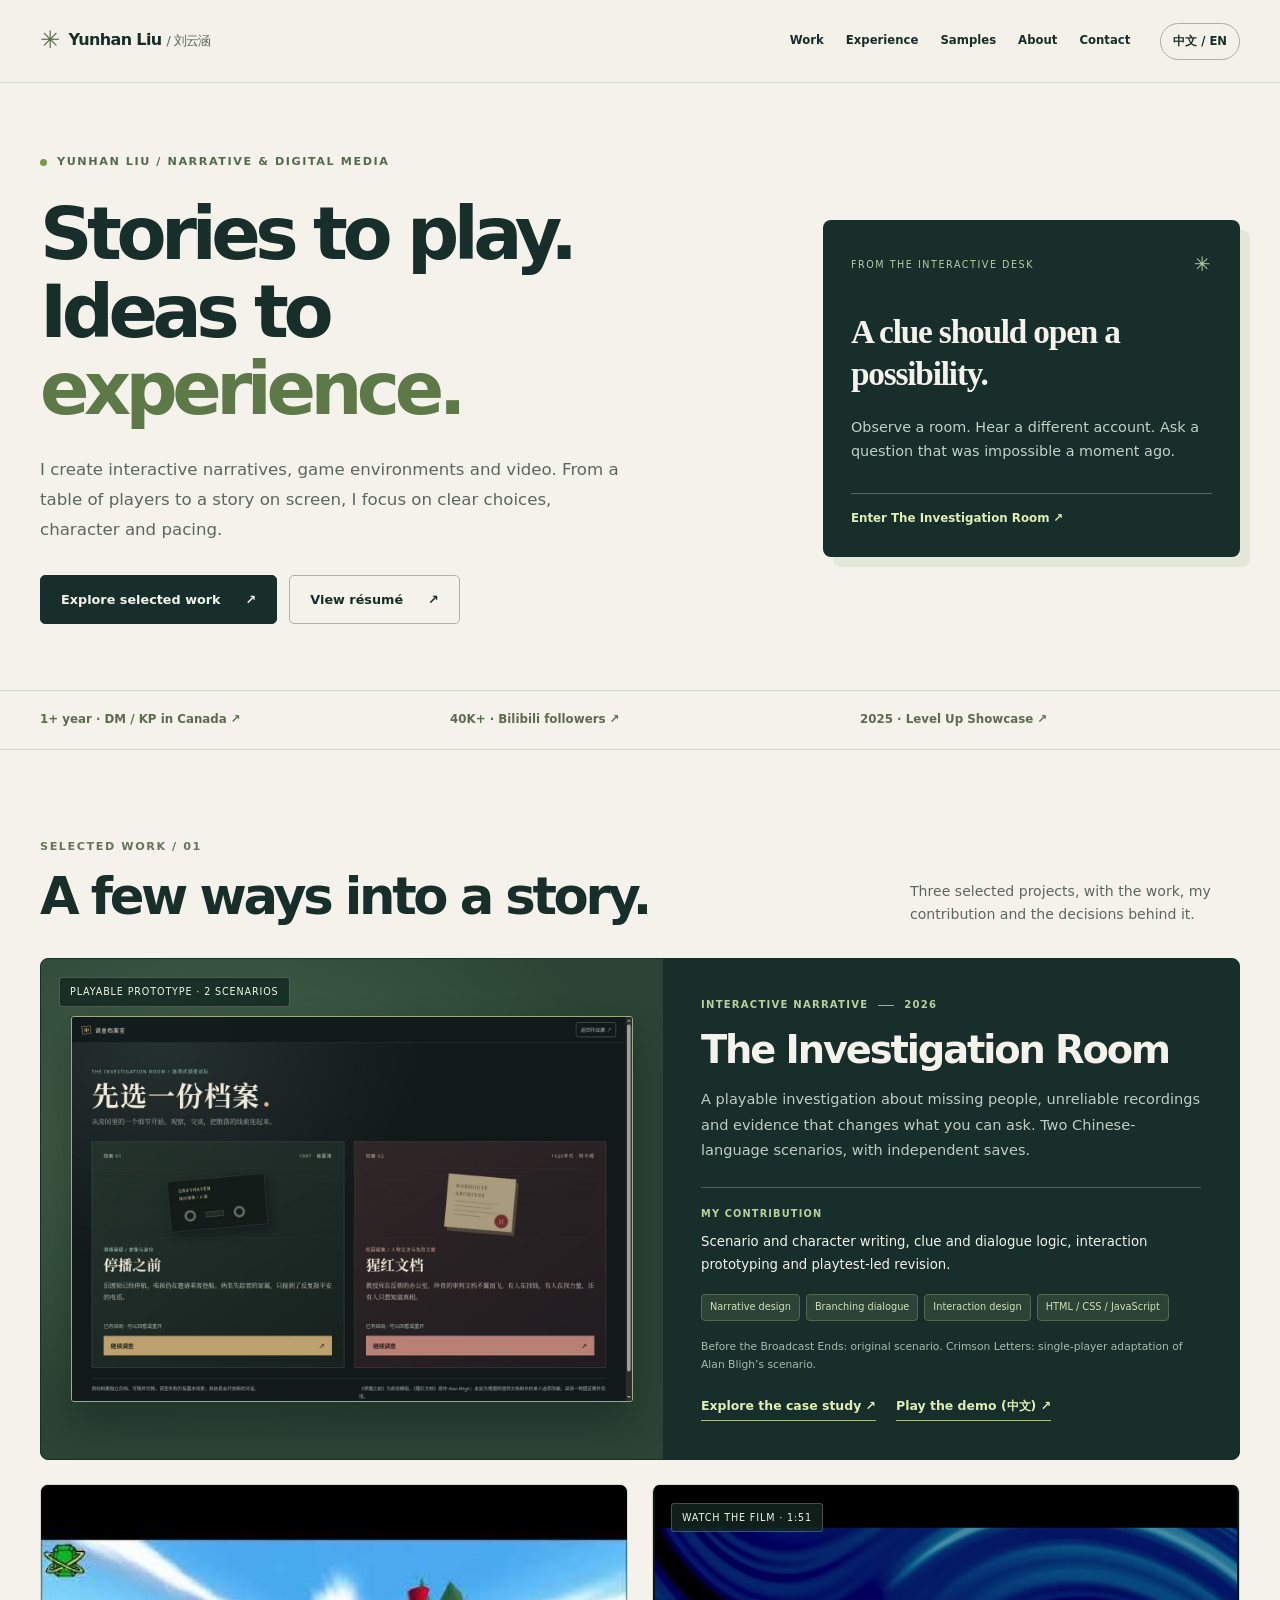
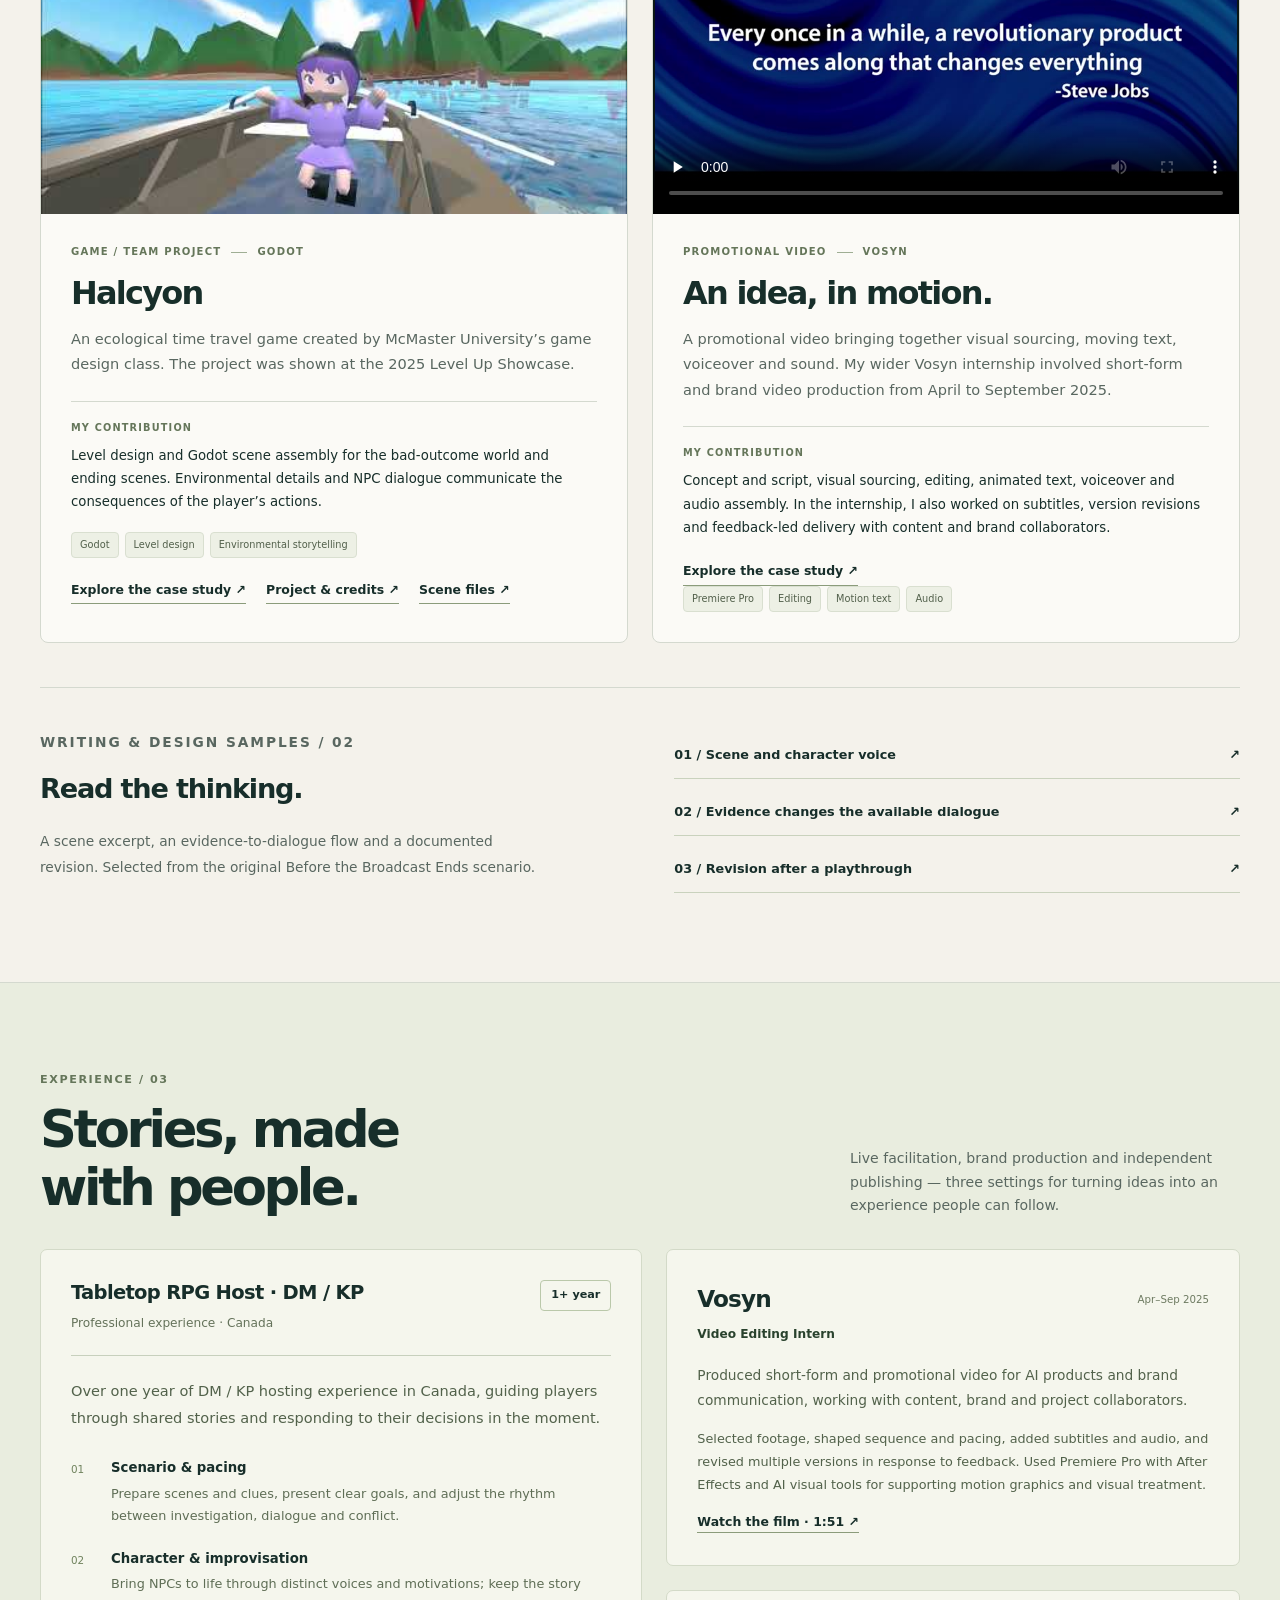
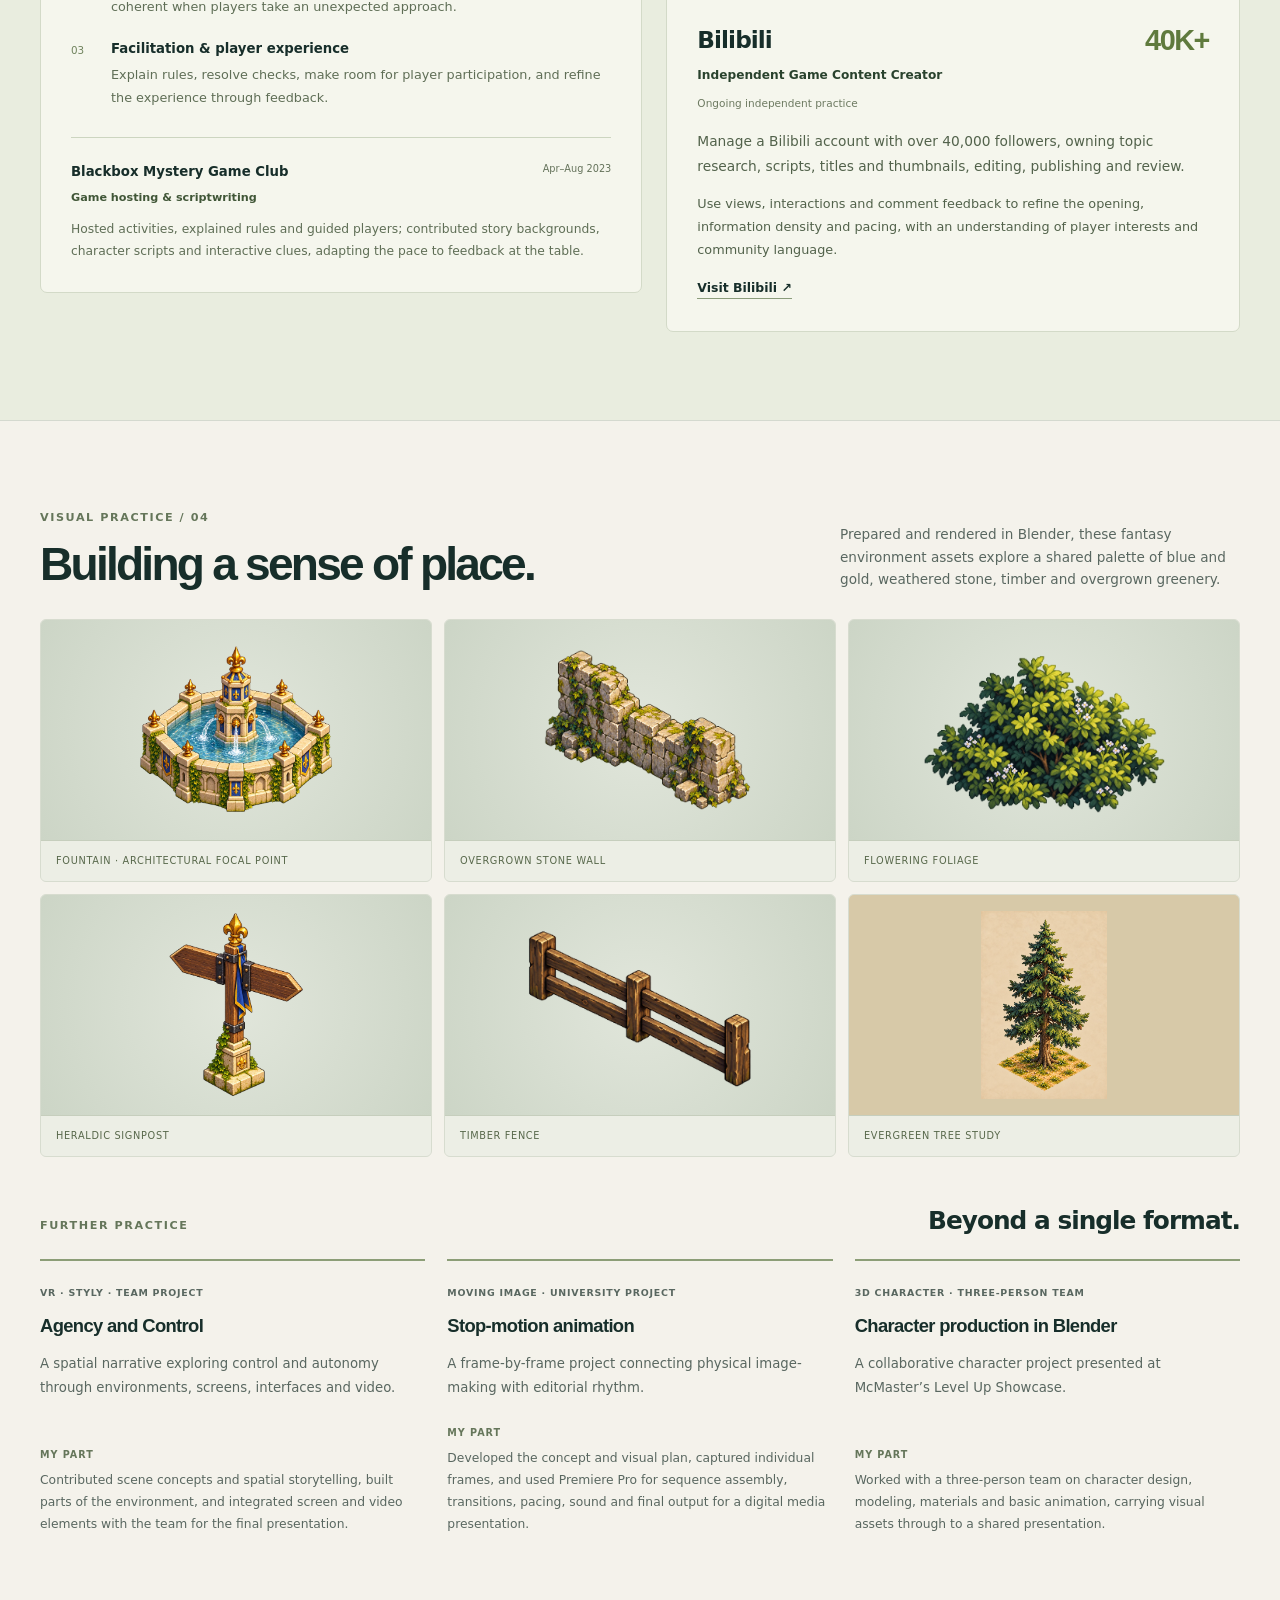
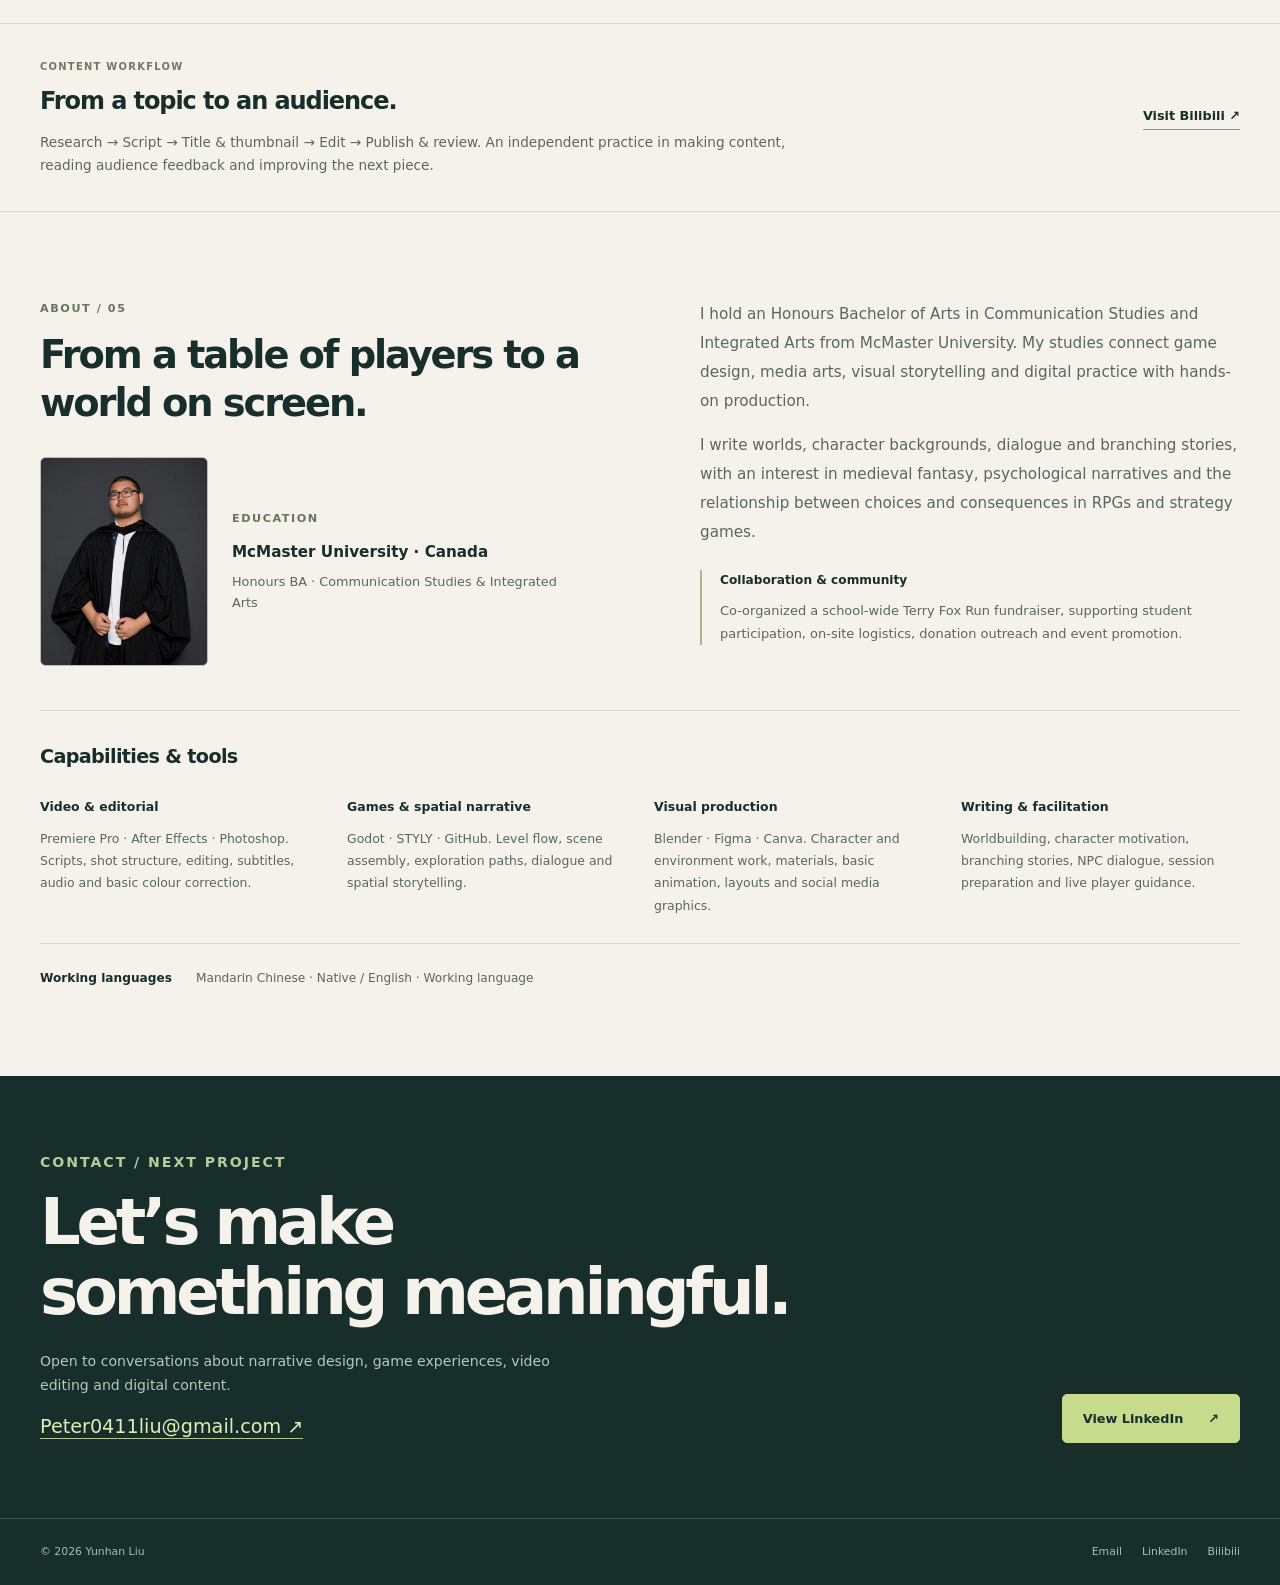
==== commit 41e3804a: "Place portrait beside education with responsive layout" ====
--- a/docs/index.html
+++ b/docs/index.html
@@ -22,6 +22,6 @@
       </div></div>
 <div class="further-projects"><div class="further-head"><p class="kicker" data-i18n="otherProjectsLabel">Further practice</p><h3 data-i18n="otherProjectsTitle">Beyond a single format.</h3></div><div class="practice-project-grid"><article class="practice-project"><p class="kicker" data-i18n="vrCategory">VR · STYLY · Team project</p><h4 data-i18n="vrTitle">Agency and Control</h4><p class="practice-project-desc" data-i18n="vrDesc">A spatial narrative exploring control and autonomy through environments, screens, interfaces and video.</p><div class="practice-project-role"><span data-i18n="projectContribution">My part</span><p data-i18n="vrRole">Contributed scene concepts and spatial storytelling, built parts of the environment, and integrated screen and video elements with the team for the final presentation.</p></div></article><article class="practice-project"><p class="kicker" data-i18n="stopCategory">Moving image · University project</p><h4 data-i18n="stopTitle">Stop-motion animation</h4><p class="practice-project-desc" data-i18n="stopDesc">A frame-by-frame project connecting physical image-making with editorial rhythm.</p><div class="practice-project-role"><span data-i18n="projectContribution">My part</span><p data-i18n="stopRole">Developed the concept and visual plan, captured individual frames, and used Premiere Pro for sequence assembly, transitions, pacing, sound and final output for a digital media presentation.</p></div></article><article class="practice-project"><p class="kicker" data-i18n="modelCategory">3D character · Three-person team</p><h4 data-i18n="modelTitle">Character production in Blender</h4><p class="practice-project-desc" data-i18n="modelDesc">A collaborative character project presented at McMaster’s Level Up Showcase.</p><div class="practice-project-role"><span data-i18n="projectContribution">My part</span><p data-i18n="modelRole">Worked with a three-person team on character design, modeling, materials and basic animation, carrying visual assets through to a shared presentation.</p></div></article></div></div></div></section>
     <aside class="strip"><div class="wrap strip-inner"><div><div class="small" data-i18n="channelLabel">Content workflow</div><h3 data-i18n="channelTitle">From a topic to an audience.</h3><p data-i18n="channelDesc">Research → Script → Title &amp; thumbnail → Edit → Publish &amp; review. An independent practice in making content, reading audience feedback and improving the next piece.</p></div><a href="https://space.bilibili.com/289170633" target="_blank" rel="noopener noreferrer" data-i18n="visitChannel">Visit Bilibili ↗</a></div></aside>
-    <section class="section" id="about"><div class="wrap"><div class="about"><div><p class="kicker" data-i18n="aboutLabel">About / 05</p><h2 class="statement" data-i18n="aboutStatement">From a table of players to a world on screen.</h2><div class="education-record"><p class="kicker" data-i18n="educationLabel">Education</p><h3 data-i18n="educationSchool">McMaster University · Canada</h3><p data-i18n="educationDegree">Honours BA · Communication Studies &amp; Integrated Arts</p></div></div><div><p class="body" data-i18n="aboutBody">I hold an Honours Bachelor of Arts in Communication Studies and Integrated Arts from McMaster University. My studies connect game design, media arts, visual storytelling and digital practice with hands-on production.</p><p class="body" data-i18n="aboutApproach">I write worlds, character backgrounds, dialogue and branching stories, with an interest in medieval fantasy, psychological narratives and the relationship between choices and consequences in RPGs and strategy games.</p><div class="community-record"><h3 data-i18n="collaborationLabel">Collaboration &amp; community</h3><p data-i18n="collaborationBody">Co-organized a school-wide Terry Fox Run fundraiser, supporting student participation, on-site logistics, donation outreach and event promotion.</p></div></div></div><div class="skills-block"><div class="skills-heading"><h3 data-i18n="skillsLabel">Capabilities &amp; tools</h3></div><div class="skills-grid"><div><h4 data-i18n="skillVideo">Video &amp; editorial</h4><p data-i18n="skillVideoBody">Premiere Pro · After Effects · Photoshop. Scripts, shot structure, editing, subtitles, audio and basic colour correction.</p></div><div><h4 data-i18n="skillInteractive">Games &amp; spatial narrative</h4><p data-i18n="skillInteractiveBody">Godot · STYLY · GitHub. Level flow, scene assembly, exploration paths, dialogue and spatial storytelling.</p></div><div><h4 data-i18n="skillVisual">Visual production</h4><p data-i18n="skillVisualBody">Blender · Figma · Canva. Character and environment work, materials, basic animation, layouts and social media graphics.</p></div><div><h4 data-i18n="skillNarrative">Writing &amp; facilitation</h4><p data-i18n="skillNarrativeBody">Worldbuilding, character motivation, branching stories, NPC dialogue, session preparation and live player guidance.</p></div></div><div class="languages"><span data-i18n="languageLabel">Working languages</span><p data-i18n="languageBody">Mandarin Chinese · Native / English · Working language</p></div></div></div></section>
+    <section class="section" id="about"><div class="wrap"><div class="about"><div><p class="kicker" data-i18n="aboutLabel">About / 05</p><h2 class="statement" data-i18n="aboutStatement">From a table of players to a world on screen.</h2><div class="about-profile"><figure class="about-portrait"><img src="assets/yunhan-liu-portrait.png" alt="Yunhan Liu in his graduation gown" width="1159" height="1358" loading="lazy" decoding="async"></figure><div class="education-record"><p class="kicker" data-i18n="educationLabel">Education</p><h3 data-i18n="educationSchool">McMaster University · Canada</h3><p data-i18n="educationDegree">Honours BA · Communication Studies &amp; Integrated Arts</p></div></div></div><div><p class="body" data-i18n="aboutBody">I hold an Honours Bachelor of Arts in Communication Studies and Integrated Arts from McMaster University. My studies connect game design, media arts, visual storytelling and digital practice with hands-on production.</p><p class="body" data-i18n="aboutApproach">I write worlds, character backgrounds, dialogue and branching stories, with an interest in medieval fantasy, psychological narratives and the relationship between choices and consequences in RPGs and strategy games.</p><div class="community-record"><h3 data-i18n="collaborationLabel">Collaboration &amp; community</h3><p data-i18n="collaborationBody">Co-organized a school-wide Terry Fox Run fundraiser, supporting student participation, on-site logistics, donation outreach and event promotion.</p></div></div></div><div class="skills-block"><div class="skills-heading"><h3 data-i18n="skillsLabel">Capabilities &amp; tools</h3></div><div class="skills-grid"><div><h4 data-i18n="skillVideo">Video &amp; editorial</h4><p data-i18n="skillVideoBody">Premiere Pro · After Effects · Photoshop. Scripts, shot structure, editing, subtitles, audio and basic colour correction.</p></div><div><h4 data-i18n="skillInteractive">Games &amp; spatial narrative</h4><p data-i18n="skillInteractiveBody">Godot · STYLY · GitHub. Level flow, scene assembly, exploration paths, dialogue and spatial storytelling.</p></div><div><h4 data-i18n="skillVisual">Visual production</h4><p data-i18n="skillVisualBody">Blender · Figma · Canva. Character and environment work, materials, basic animation, layouts and social media graphics.</p></div><div><h4 data-i18n="skillNarrative">Writing &amp; facilitation</h4><p data-i18n="skillNarrativeBody">Worldbuilding, character motivation, branching stories, NPC dialogue, session preparation and live player guidance.</p></div></div><div class="languages"><span data-i18n="languageLabel">Working languages</span><p data-i18n="languageBody">Mandarin Chinese · Native / English · Working language</p></div></div></div></section>
     
   </main><section class="contact" id="contact"><div class="wrap contact-grid"><div><p class="kicker" data-i18n="contactLabel">Contact / Next project</p><h2 data-i18n-html="contactTitle">Let’s make<br>something meaningful.</h2><p data-i18n="contactDesc">Open to conversations about narrative design, game experiences, video editing and digital content.</p><a class="email" href="mailto:Peter0411liu@gmail.com">Peter0411liu@gmail.com ↗</a></div><a class="btn" href="https://www.linkedin.com/in/peter-liu-998801261" target="_blank" rel="noopener noreferrer"><span data-i18n="linkedin">View LinkedIn</span><span aria-hidden="true">↗</span></a></div></section><footer class="footer"><div class="wrap"><span>© <span data-year>2026</span> Yunhan Liu</span><div class="social"><a href="mailto:Peter0411liu@gmail.com">Email</a><a href="https://www.linkedin.com/in/peter-liu-998801261" target="_blank" rel="noopener noreferrer">LinkedIn</a><a href="https://space.bilibili.com/289170633" target="_blank" rel="noopener noreferrer">Bilibili</a></div></div></footer><script src="site.js" defer></script></body></html>
--- a/docs/style.css
+++ b/docs/style.css
@@ -24,3 +24,10 @@
 @media(max-width:760px){.hero-inner{grid-template-columns:1fr}.hero-aside{display:block;padding:26px}.hero-aside h2{margin:20px 0;font-size:1.8rem}.hero-aside p{font-size:.87rem;max-width:530px}.credibility .wrap{gap:14px;grid-template-columns:1fr;padding-block:16px}.credibility a{font-size:.73rem}.case-heading,.case-layout{grid-template-columns:1fr;gap:22px}.case-facts{grid-template-columns:1fr 1fr;gap:23px}.case-nav{position:static;display:flex;flex-wrap:wrap;gap:14px;padding-bottom:23px;border-bottom:1px solid var(--line)}.case-nav a{padding-left:8px}.case-title{font-size:2.8rem}.case-top{padding-bottom:40px}.case-top .breadcrumb{margin-bottom:28px}.sample-strip{grid-template-columns:1fr;gap:12px}.frame-grid{grid-template-columns:1fr}.frame-grid figure{max-width:620px}.case-media img{max-height:none}.resume-topline{display:block}.resume-buttons{margin-top:20px}.investigation-visual.actual{min-height:330px}.evidence-flow{grid-template-columns:1fr 1fr}.evidence-flow>div:after{display:none}.case-section{padding-bottom:30px;margin-bottom:30px}}
 @media(max-width:620px){.navin{flex-wrap:wrap;position:relative;gap:12px;min-height:72px;padding-block:15px}.menu-toggle{display:block;border:1px solid #bac6ac;background:transparent;padding:6px 10px;border-radius:20px;font-size:.7rem;color:#21392d;margin-left:auto;cursor:pointer}.links{display:none!important;position:absolute;top:100%;left:-20px;right:-20px;padding:20px;background:#f4f2eb;border-top:1px solid #d4d9cf;border-bottom:1px solid #c4d1b5;z-index:20;gap:18px;flex-wrap:wrap}.links.open{display:flex!important}.links a[href='#about'],.links a[href='#contact']{display:inline}.lang{margin-left:0}.hero-inner{padding:45px 0}.hero h1{font-size:2.9rem}.hero .intro{font-size:.94rem}.case-layout{padding-top:35px}.before-after{grid-template-columns:1fr;gap:16px}.case-section h2{font-size:1.6rem}.case-lead{font-size:.93rem}.sample-quote{padding:20px;font-size:1rem}.resume-sheet{padding-block:35px}.resume-sheet h1{font-size:2.2rem}.resume-skills{grid-template-columns:1fr}.resume-meta{flex-direction:column;gap:3px}.case-facts dd{font-size:.72rem}.case-title{font-size:2.5rem}.inv-case-preview{padding:22px}.decision-card{padding:21px}.brand>span[lang]{display:none}.next-project{align-items:start}.next-project strong{font-size:1.05rem}html[lang=zh] .hero h1{font-size:2.6rem}}
 @media print{.nav,.contact,.footer,.resume-buttons,.breadcrumb,.case-nav{display:none!important}body{background:white;color:#111}.wrap{width:100%}.resume-sheet{max-width:none;padding:0}.resume-sheet p{color:#222;font-size:10pt}.resume-sheet h1{font-size:24pt}.resume-sheet h2{font-size:13pt;break-after:avoid}.resume-sheet h3{break-after:avoid}.resume-sheet section{break-inside:avoid}.resume-skills{grid-template-columns:1fr 1fr}.resume-meta{flex-direction:row}.resume-topline{display:block}a{color:#111}.resume-sheet h2{margin-top:22px}}
+
+/* Personal portrait beside the education record. */
+.about-profile{display:flex;align-items:center;gap:24px;margin-top:30px}
+.about-portrait{flex:0 0 168px;margin:0;overflow:hidden;border:1px solid #b7c2ab;border-radius:6px;background:#313235}
+.about-portrait img{display:block;width:100%;height:auto;aspect-ratio:4/5;object-fit:cover;object-position:center 22%}
+.about-profile .education-record{margin:0;padding:0;border:0;min-width:0}
+@media(max-width:420px){.about-profile{gap:18px}.about-portrait{flex-basis:128px}.about-profile .education-record h3{font-size:.95rem}}
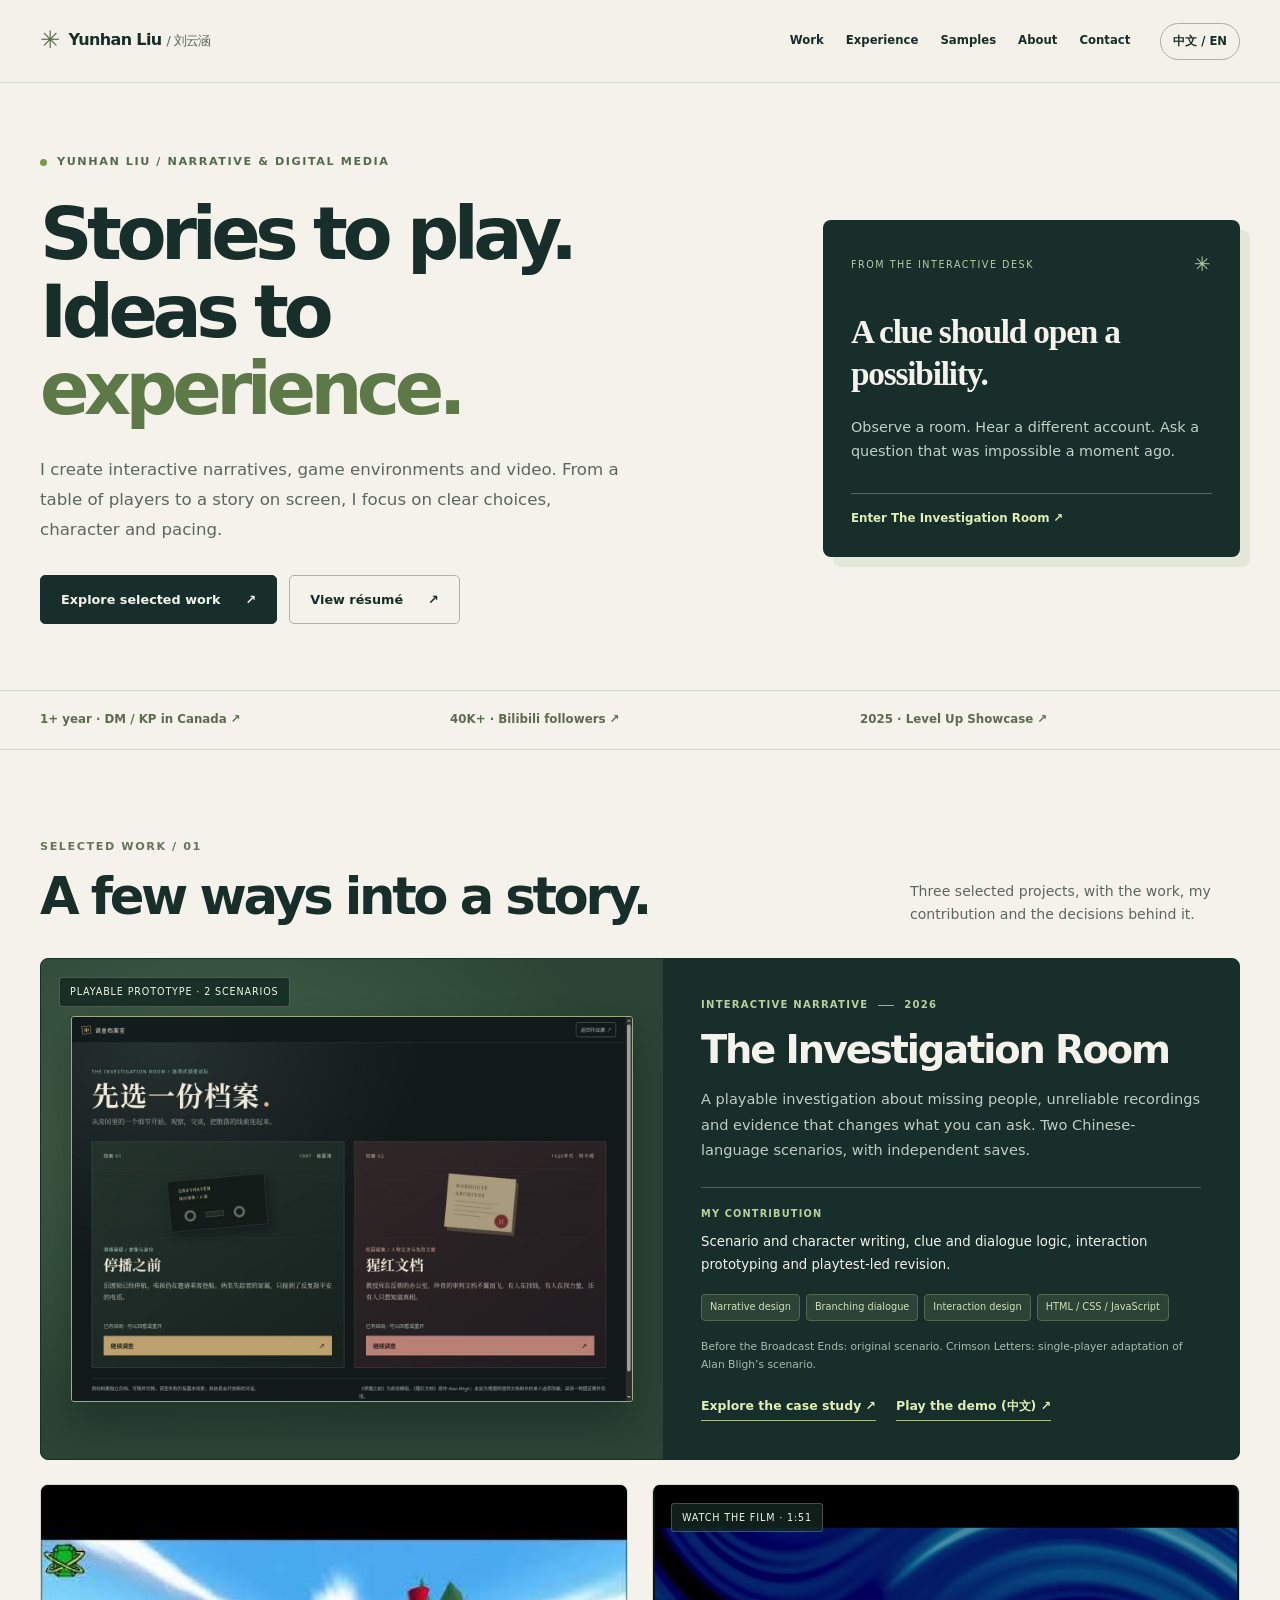
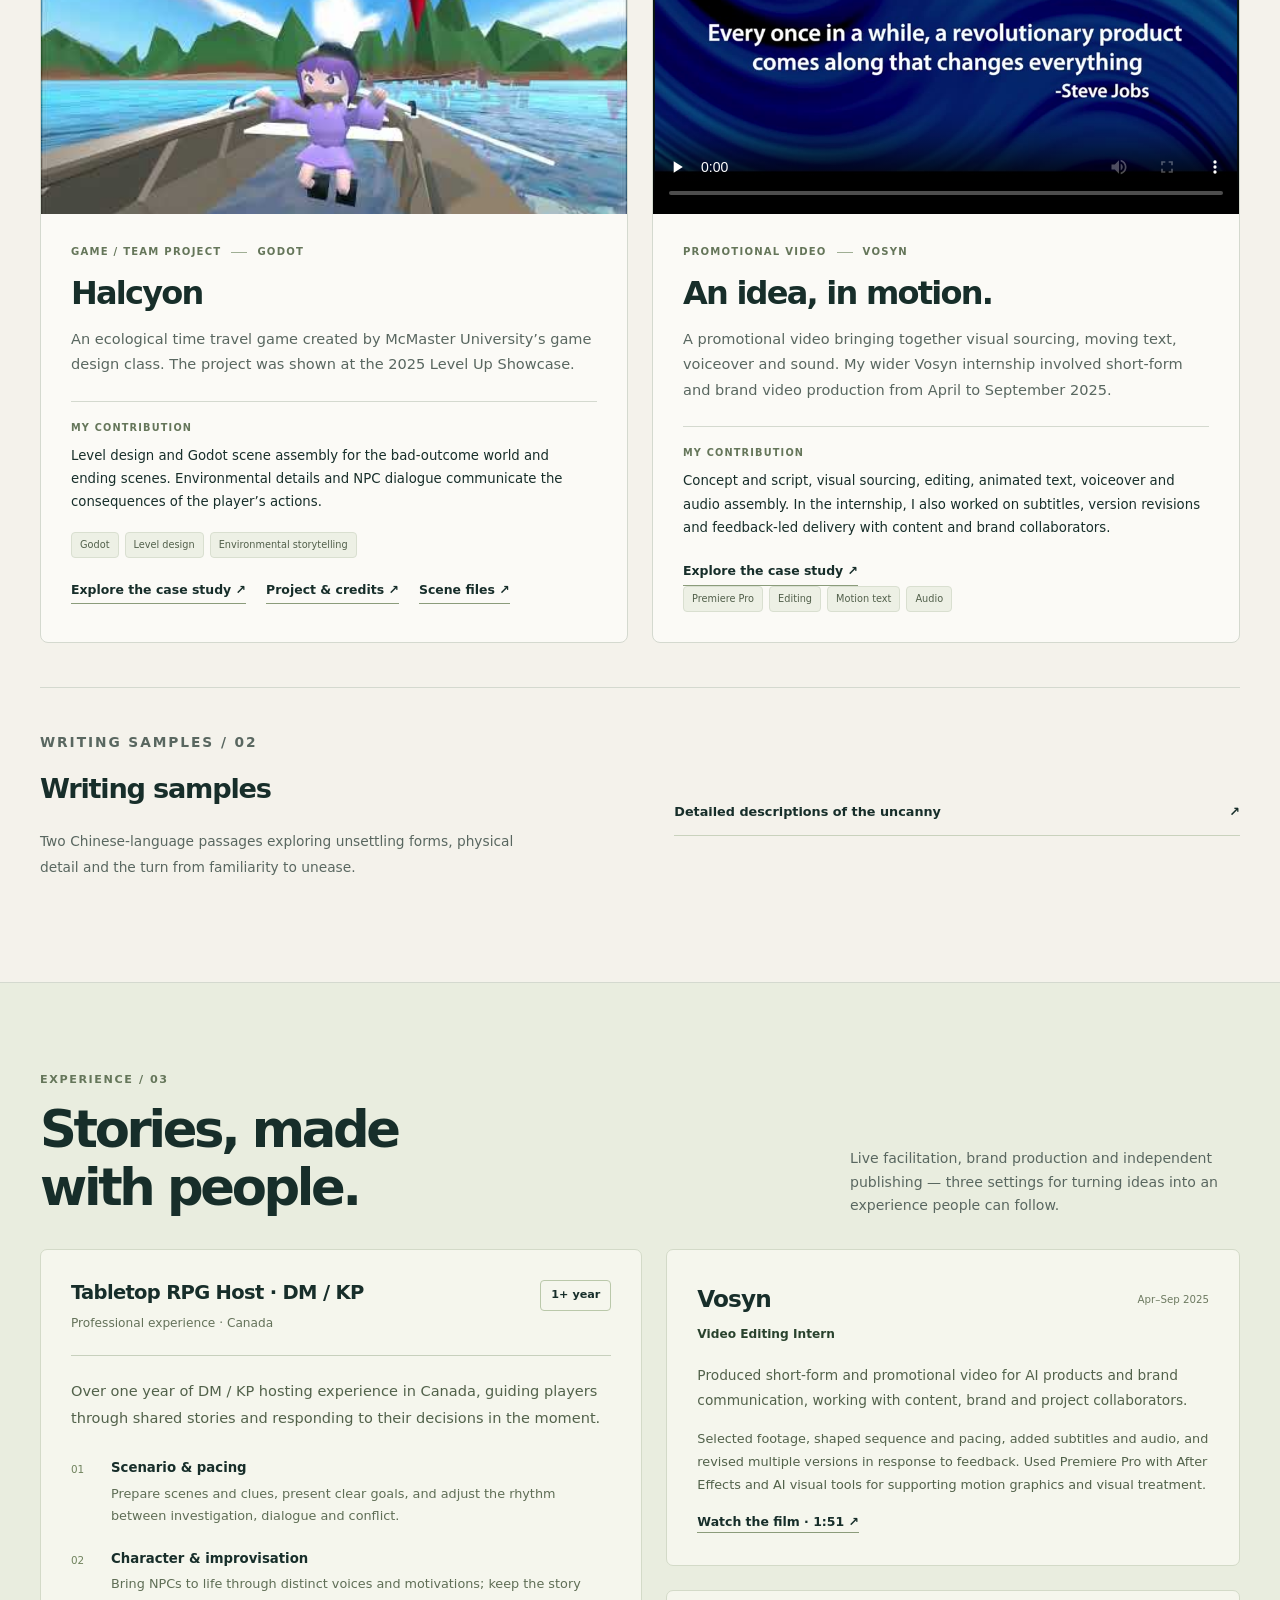
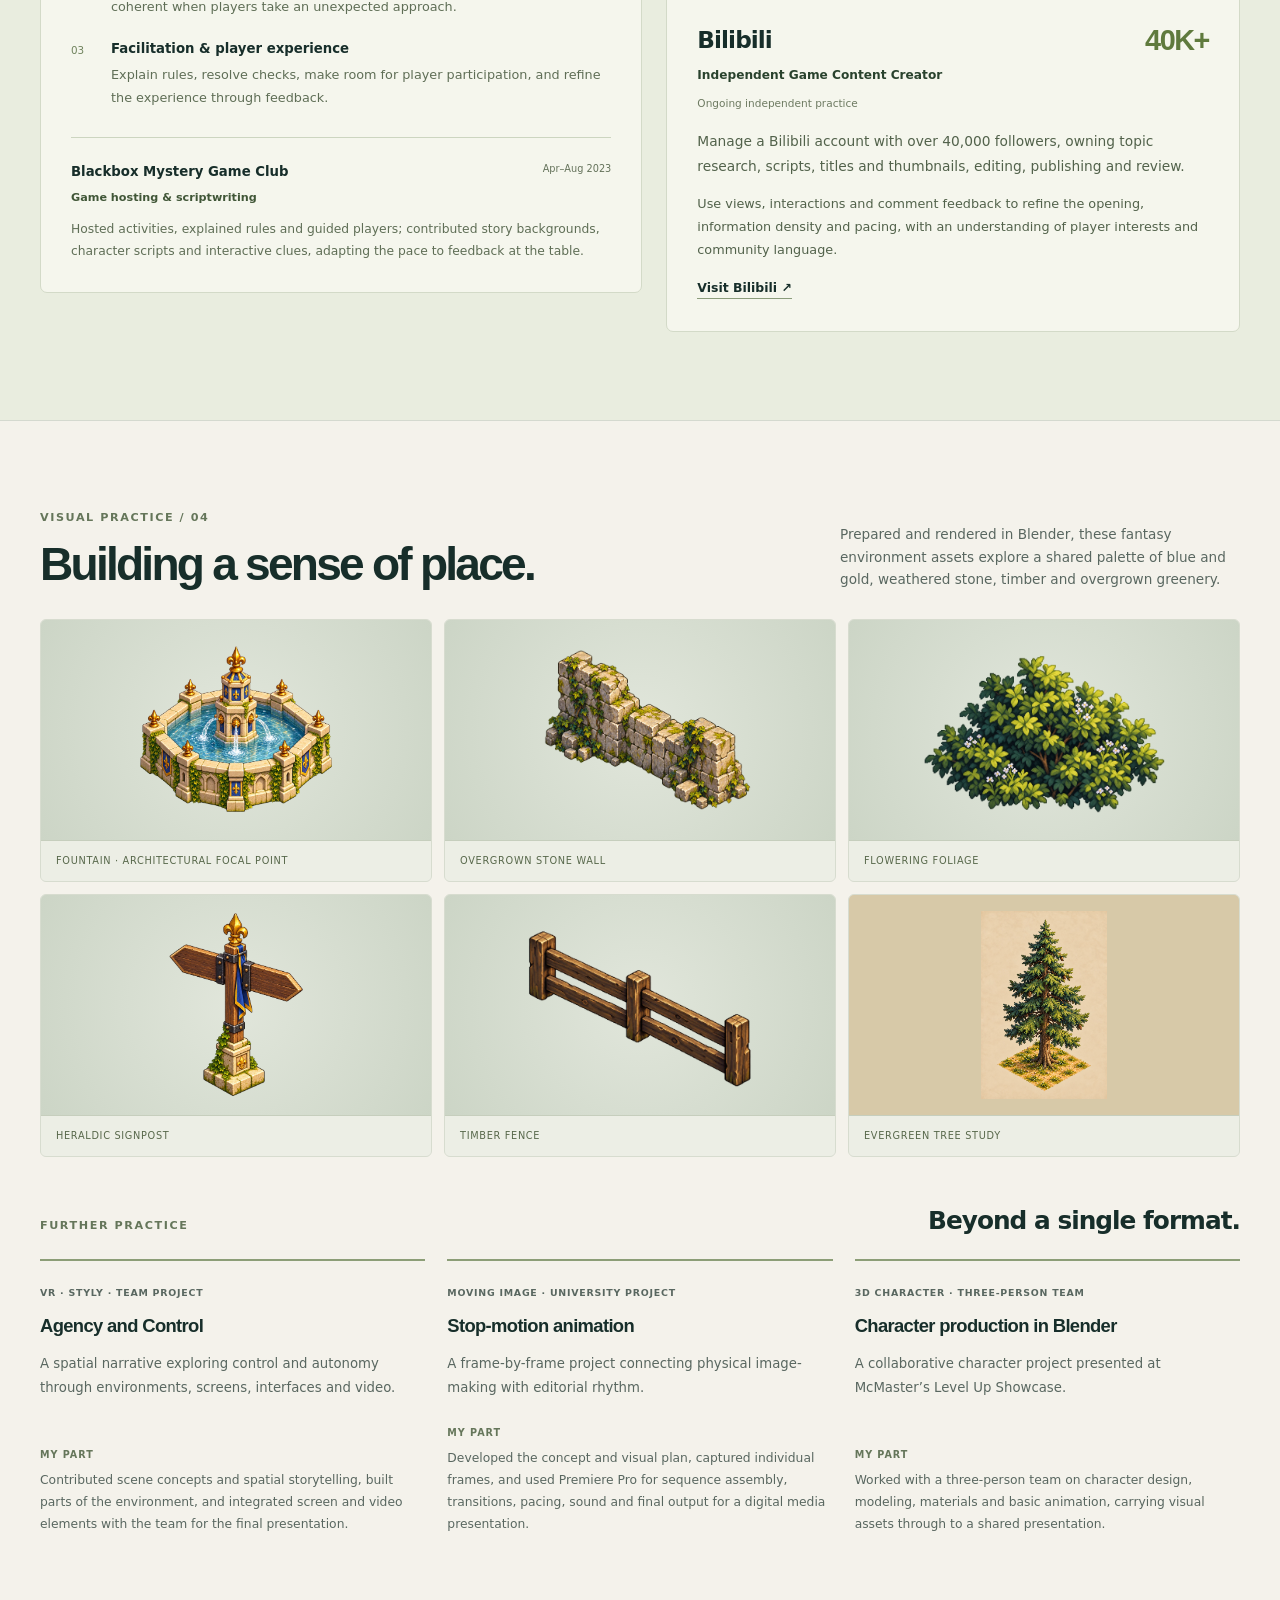
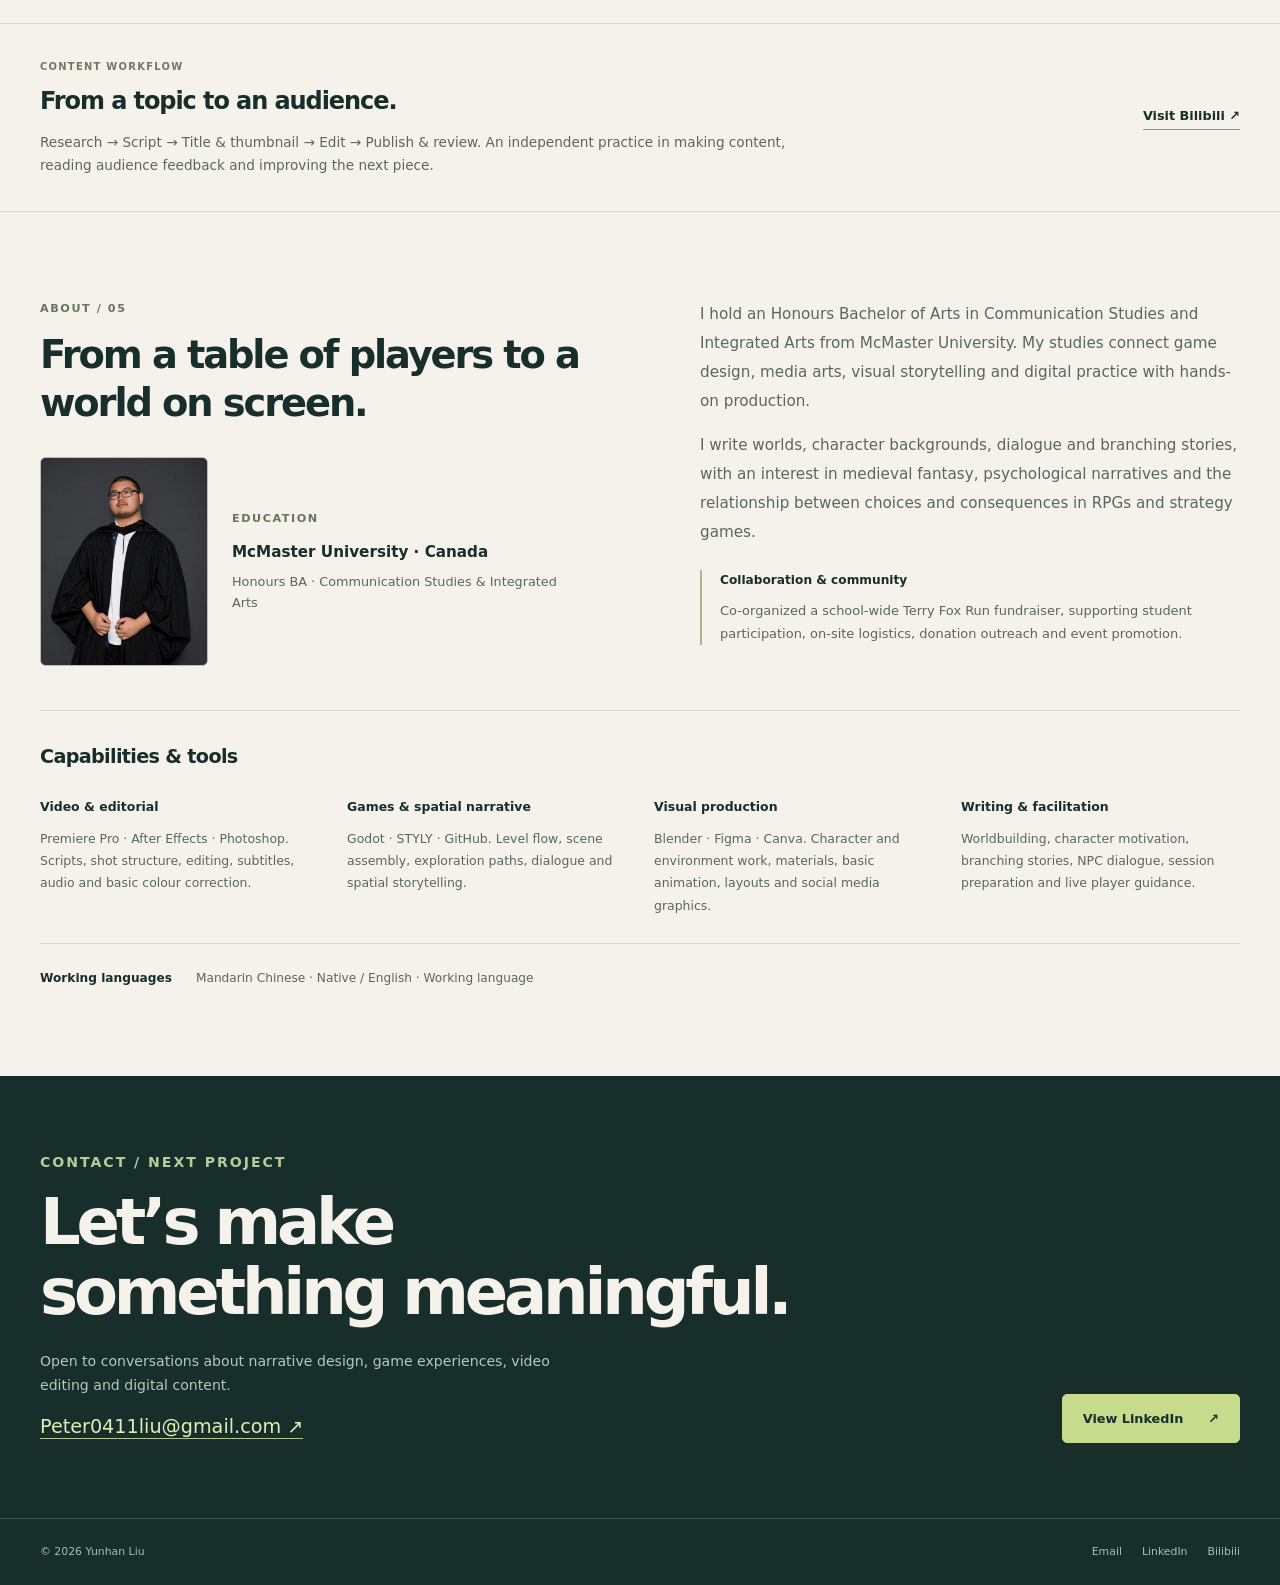
==== commit a51522bc: "Replace writing samples with an uncanny collection" ====
--- a/docs/index.html
+++ b/docs/index.html
@@ -1,4 +1,4 @@
-<!doctype html><html lang="en"><head><meta charset="utf-8"><meta name="viewport" content="width=device-width,initial-scale=1"><meta name="theme-color" content="#f4f2eb"><meta name="description" content="Yunhan Liu — narrative design, game scenes, video and tabletop facilitation."><title>Yunhan Liu — Portfolio</title><link rel="stylesheet" href="style.css"></head><body><header class="nav"><div class="wrap navin"><a class="brand" href="#top" aria-label="Yunhan Liu home"><span class="mark">✳</span>Yunhan Liu <span lang="zh">/ 刘云涵</span></a><button id="menuToggle" class="menu-toggle" type="button" aria-expanded="false" aria-controls="mainNav" data-i18n="menu">Menu</button><nav id="mainNav" class="links" aria-label="Main navigation"><a href="#work" data-i18n="navWork">Work</a><a href="#experience" data-i18n="navExperience">Experience</a><a href="samples.html" data-i18n="navSamples">Samples</a><a href="#about" data-i18n="navAbout">About</a><a href="#contact" data-i18n="navContact">Contact</a></nav><button class="lang" type="button" aria-label="Switch language" id="langToggle">中文 / EN</button></div></header><main id="top">
+<!doctype html><html lang="en"><head><meta charset="utf-8"><meta name="viewport" content="width=device-width,initial-scale=1"><meta name="theme-color" content="#f4f2eb"><meta name="description" content="Yunhan Liu — narrative design, game scenes, video and tabletop facilitation."><title>Yunhan Liu — Portfolio</title><link rel="stylesheet" href="style.css"><link rel="stylesheet" href="portrait.css"></head><body><header class="nav"><div class="wrap navin"><a class="brand" href="#top" aria-label="Yunhan Liu home"><span class="mark">✳</span>Yunhan Liu <span lang="zh">/ 刘云涵</span></a><button id="menuToggle" class="menu-toggle" type="button" aria-expanded="false" aria-controls="mainNav" data-i18n="menu">Menu</button><nav id="mainNav" class="links" aria-label="Main navigation"><a href="#work" data-i18n="navWork">Work</a><a href="#experience" data-i18n="navExperience">Experience</a><a href="samples.html" data-i18n="navSamples">Samples</a><a href="#about" data-i18n="navAbout">About</a><a href="#contact" data-i18n="navContact">Contact</a></nav><button class="lang" type="button" aria-label="Switch language" id="langToggle">中文 / EN</button></div></header><main id="top">
     <section class="hero"><div class="wrap hero-inner"><div><div class="eyebrow" data-i18n="eyebrow">Yunhan Liu / Narrative &amp; digital media</div><h1 data-i18n-html="hero">Stories to play.<br>Ideas to <em>experience.</em></h1><p class="intro" data-i18n="intro">I create interactive narratives, game environments and video. From a table of players to a story on screen, I focus on clear choices, character and pacing.</p><div class="actions"><a class="btn" href="#work"><span data-i18n="viewWork">Explore selected work</span><span aria-hidden="true">↗</span></a><a class="btn secondary" href="resume.html"><span data-i18n="seeExperience">View résumé</span><span aria-hidden="true">↗</span></a></div></div><aside class="hero-aside"><div class="note-label"><span data-i18n="heroNoteLabel" >FROM THE INTERACTIVE DESK</span><b aria-hidden="true">✳</b></div><h2 data-i18n="heroNoteTitle" >A clue should open a possibility.</h2><p data-i18n="heroNoteBody" >Observe a room. Hear a different account. Ask a question that was impossible a moment ago.</p><a class="note-link" href="play/"><span data-i18n="heroNoteLink" >Enter The Investigation Room ↗</span></a></aside></div></section>
     <div class="credibility"><div class="wrap"><a href="#experience"><span data-i18n="metricHost" >1+ year · DM / KP in Canada</span> ↗</a><a href="https://space.bilibili.com/289170633" target="_blank" rel="noopener noreferrer"><span data-i18n="metricAudience" >40K+ · Bilibili followers</span> ↗</a><a href="projects/halcyon.html"><span data-i18n="metricShow" >2025 · Level Up Showcase</span> ↗</a></div></div>
     <section class="section" id="work"><div class="wrap"><div class="section-head"><div><p class="kicker" data-i18n="selected">Selected work / 01</p><h2 class="section-title" data-i18n="workTitle">A few ways into a story.</h2></div><p class="section-note" data-i18n="workNote">Three selected projects, with the work, my contribution and the decisions behind it.</p></div>
@@ -10,7 +10,7 @@
         <div class="project-copy"><div class="meta"><span data-i18n="demoCategory">Interactive narrative</span><span class="sep"></span><span>2026</span></div><h3 id="investigation-title" data-i18n="demoTitle">The Investigation Room</h3><p class="desc" data-i18n="demoDesc">A playable investigation about missing people, unreliable recordings and evidence that changes what you can ask. Two Chinese-language scenarios, with independent saves.</p><div class="contribution"><div class="label" data-i18n="myRole">My contribution</div><p data-i18n="demoRole">Scenario and character writing, clue and dialogue logic, interaction prototyping and playtest-led revision.</p><div class="tags"><span data-i18n="demoTagNarrative">Narrative design</span><span data-i18n="demoTagDialogue">Branching dialogue</span><span data-i18n="demoTagUX">Interaction design</span><span>HTML / CSS / JavaScript</span></div><p class="demo-credit" data-i18n="demoCredit">Before the Broadcast Ends: original scenario. Crimson Letters: single-player adaptation of Alan Bligh’s scenario.</p><div class="project-bottom"><a class="textlink" href="projects/investigation.html" data-i18n="caseRead">Explore the case study ↗</a><a class="textlink" href="play/" target="_blank" rel="noopener noreferrer" data-i18n="demoPlay">Play the demo (中文) ↗</a></div></div></div>
       </article>
 <div class="project-grid">      <article class="project visual-right"><div class="visual"><a class="cover-link" href="projects/halcyon.html"><img src="assets/halcyon-cover.jpg" alt="Halcyon team game playthrough" loading="lazy"><span class="cover-caption" data-i18n="caseRead">Explore the case study ↗</span></a></div><div class="project-copy"><div class="meta"><span data-i18n="gameCategory">Game / team project</span><span class="sep"></span><span>Godot</span></div><h3>Halcyon</h3><p class="desc" data-i18n="gameDesc">An ecological time travel game created by McMaster University’s game design class. The project was shown at the 2025 Level Up Showcase.</p><div class="contribution"><div class="label" data-i18n="myRole">My contribution</div><p data-i18n="gameRole">Level design and Godot scene assembly for the bad-outcome world and ending scenes. Environmental details and NPC dialogue communicate the consequences of the player’s actions.</p><div class="tags"><span>Godot</span><span data-i18n="tagLevel">Level design</span><span data-i18n="tagEnv">Environmental storytelling</span></div><div class="project-bottom"><a class="textlink" href="projects/halcyon.html" data-i18n="caseRead">Explore the case study ↗</a><a class="textlink" href="https://dktr0.github.io/Halcyon/" target="_blank" rel="noopener noreferrer" data-i18n="gameProject">Project &amp; credits ↗</a><a class="textlink" href="https://github.com/dktr0/Halcyon/tree/main/Yunhan%20Liu2" target="_blank" rel="noopener noreferrer" data-i18n="gameSource">Scene files ↗</a></div></div></div></article>      <article class="project" id="vosyn-project"><div class="visual"><video controls playsinline preload="none" poster="assets/vosyn-poster.jpg" aria-label="Vosyn promotional video"><source src="assets/vosyn-promo.mp4" type="video/mp4"><span data-i18n="videoFallback">Your browser cannot play this video.</span></video><span class="frame-label" data-i18n="watchVideo">Watch the film · 1:51</span></div><div class="project-copy"><div class="meta"><span data-i18n="videoCategory">Promotional video</span><span class="sep"></span><span>Vosyn</span></div><h3 data-i18n="videoTitle">An idea, in motion.</h3><p class="desc" data-i18n="videoDesc">A promotional video bringing together visual sourcing, moving text, voiceover and sound. My wider Vosyn internship involved short-form and brand video production from April to September 2025.</p><div class="contribution"><div class="label" data-i18n="myRole">My contribution</div><p data-i18n="videoRole">Concept and script, visual sourcing, editing, animated text, voiceover and audio assembly. In the internship, I also worked on subtitles, version revisions and feedback-led delivery with content and brand collaborators.</p><div class="project-bottom"><a class="textlink" href="projects/video.html" data-i18n="caseRead">Explore the case study ↗</a></div><div class="tags"><span>Premiere Pro</span><span data-i18n="tagEdit">Editing</span><span data-i18n="tagMotion">Motion text</span><span data-i18n="tagAudio">Audio</span></div></div></div></article></div>
-<div class="sample-strip"><div><p class="kicker" data-i18n="sampleKicker" >Writing &amp; design samples / 02</p><h3 data-i18n="sampleTitle" >Read the thinking.</h3><p data-i18n="sampleIntro" >A scene excerpt, an evidence-to-dialogue flow and a documented revision. Selected from the original Before the Broadcast Ends scenario.</p></div><div class="sample-strands"><a href="samples.html#scene"><span data-i18n="sceneSample" >01 / Scene and character voice</span><span aria-hidden="true">↗</span></a><a href="samples.html#flow"><span data-i18n="flowSample" >02 / Evidence changes the available dialogue</span><span aria-hidden="true">↗</span></a><a href="samples.html#revision"><span data-i18n="revisionSample" >03 / Revision after a playthrough</span><span aria-hidden="true">↗</span></a></div></div></div></section>
+<div class="sample-strip"><div><p class="kicker" data-i18n="sampleKicker">Writing samples / 02</p><h3 data-i18n="sampleTitle">Writing samples</h3><p data-i18n="sampleIntro">Two Chinese-language passages exploring unsettling forms, physical detail and the turn from familiarity to unease.</p></div><div class="sample-strands"><a href="samples.html#uncanny"><span data-i18n="uncannyTitle">Detailed descriptions of the uncanny</span><span aria-hidden="true">↗</span></a></div></div></div></section>
 <section class="section experience" id="experience"><div class="wrap"><div class="section-head"><div><p class="kicker" data-i18n="experienceKicker">Experience / 03</p><h2 class="section-title" data-i18n-html="experienceTitle">Stories, made<br>with people.</h2></div><p class="section-note" data-i18n="experienceIntro">Live facilitation, brand production and independent publishing — three settings for turning ideas into an experience people can follow.</p></div><div class="experience-cards"><article class="experience-card host-card"><div class="experience-role"><div><h3 data-i18n="experienceRole">Tabletop RPG Host · DM / KP</h3><p data-i18n="experienceLocation">Professional experience · Canada</p></div><span class="tenure" data-i18n="experienceTenure">1+ year</span></div><p class="experience-summary" data-i18n="experienceSummary">Over one year of DM / KP hosting experience in Canada, guiding players through shared stories and responding to their decisions in the moment.</p><ul class="practice-list"><li><span class="practice-number">01</span><div><h4 data-i18n="practiceOneTitle">Scenario &amp; pacing</h4><p data-i18n="practiceOne">Prepare scenes and clues, present clear goals, and adjust the rhythm between investigation, dialogue and conflict.</p></div></li><li><span class="practice-number">02</span><div><h4 data-i18n="practiceTwoTitle">Character &amp; improvisation</h4><p data-i18n="practiceTwo">Bring NPCs to life through distinct voices and motivations; keep the story coherent when players take an unexpected approach.</p></div></li><li><span class="practice-number">03</span><div><h4 data-i18n="practiceThreeTitle">Facilitation &amp; player experience</h4><p data-i18n="practiceThree">Explain rules, resolve checks, make room for player participation, and refine the experience through feedback.</p></div></li></ul><div class="blackbox-record"><div><h4 data-i18n="blackboxTitle">Blackbox Mystery Game Club</h4><span data-i18n="blackboxDate">Apr–Aug 2023</span></div><p class="record-role" data-i18n="blackboxRole">Game hosting &amp; scriptwriting</p><p data-i18n="blackboxBody">Hosted activities, explained rules and guided players; contributed story backgrounds, character scripts and interactive clues, adapting the pace to feedback at the table.</p></div></article><div class="experience-stack"><article class="experience-card"><div class="job-head"><h3>Vosyn</h3><span data-i18n="vosynDate">Apr–Sep 2025</span></div><p class="job-role" data-i18n="vosynRole">Video Editing Intern</p><p data-i18n="vosynBody">Produced short-form and promotional video for AI products and brand communication, working with content, brand and project collaborators.</p><p class="job-detail" data-i18n="vosynDetail">Selected footage, shaped sequence and pacing, added subtitles and audio, and revised multiple versions in response to feedback. Used Premiere Pro with After Effects and AI visual tools for supporting motion graphics and visual treatment.</p><a class="textlink" href="#vosyn-project"><span data-i18n="watchVideo">Watch the film · 1:51</span> ↗</a></article><article class="experience-card creator-card"><div class="job-head"><h3>Bilibili</h3><span class="audience-stat">40K+</span></div><p class="job-role" data-i18n="biliRole">Independent Game Content Creator</p><p class="job-date" data-i18n="biliDate">Ongoing independent practice</p><p data-i18n="biliBody">Manage a Bilibili account with over 40,000 followers, owning topic research, scripts, titles and thumbnails, editing, publishing and review.</p><p class="job-detail" data-i18n="biliDetail">Use views, interactions and comment feedback to refine the opening, information density and pacing, with an understanding of player interests and community language.</p><a class="textlink" href="https://space.bilibili.com/289170633" target="_blank" rel="noopener noreferrer" data-i18n="visitChannel">Visit Bilibili ↗</a></article></div></div></div></section>
 <section class="section home-study" id="studies"><div class="wrap">      <div class="asset-study"><div class="asset-head"><div><p class="kicker" data-i18n="assetKicker">Visual practice / 04</p><h3 data-i18n="assetTitle">Building a sense of place.</h3></div><p data-i18n="assetIntro">Prepared and rendered in Blender, these fantasy environment assets explore a shared palette of blue and gold, weathered stone, timber and overgrown greenery.</p></div><div class="asset-grid">
         <figure class="asset-card feature"><div class="asset-image"><img src="assets/fountain.webp" alt="Blue and gold fantasy fountain with stone walls and flowing water" loading="lazy"></div><figcaption data-i18n="assetFountain">Fountain · architectural focal point</figcaption></figure>
@@ -24,4 +24,4 @@
     <aside class="strip"><div class="wrap strip-inner"><div><div class="small" data-i18n="channelLabel">Content workflow</div><h3 data-i18n="channelTitle">From a topic to an audience.</h3><p data-i18n="channelDesc">Research → Script → Title &amp; thumbnail → Edit → Publish &amp; review. An independent practice in making content, reading audience feedback and improving the next piece.</p></div><a href="https://space.bilibili.com/289170633" target="_blank" rel="noopener noreferrer" data-i18n="visitChannel">Visit Bilibili ↗</a></div></aside>
     <section class="section" id="about"><div class="wrap"><div class="about"><div><p class="kicker" data-i18n="aboutLabel">About / 05</p><h2 class="statement" data-i18n="aboutStatement">From a table of players to a world on screen.</h2><div class="about-profile"><figure class="about-portrait"><img src="assets/yunhan-liu-portrait.png" alt="Yunhan Liu in his graduation gown" width="1159" height="1358" loading="lazy" decoding="async"></figure><div class="education-record"><p class="kicker" data-i18n="educationLabel">Education</p><h3 data-i18n="educationSchool">McMaster University · Canada</h3><p data-i18n="educationDegree">Honours BA · Communication Studies &amp; Integrated Arts</p></div></div></div><div><p class="body" data-i18n="aboutBody">I hold an Honours Bachelor of Arts in Communication Studies and Integrated Arts from McMaster University. My studies connect game design, media arts, visual storytelling and digital practice with hands-on production.</p><p class="body" data-i18n="aboutApproach">I write worlds, character backgrounds, dialogue and branching stories, with an interest in medieval fantasy, psychological narratives and the relationship between choices and consequences in RPGs and strategy games.</p><div class="community-record"><h3 data-i18n="collaborationLabel">Collaboration &amp; community</h3><p data-i18n="collaborationBody">Co-organized a school-wide Terry Fox Run fundraiser, supporting student participation, on-site logistics, donation outreach and event promotion.</p></div></div></div><div class="skills-block"><div class="skills-heading"><h3 data-i18n="skillsLabel">Capabilities &amp; tools</h3></div><div class="skills-grid"><div><h4 data-i18n="skillVideo">Video &amp; editorial</h4><p data-i18n="skillVideoBody">Premiere Pro · After Effects · Photoshop. Scripts, shot structure, editing, subtitles, audio and basic colour correction.</p></div><div><h4 data-i18n="skillInteractive">Games &amp; spatial narrative</h4><p data-i18n="skillInteractiveBody">Godot · STYLY · GitHub. Level flow, scene assembly, exploration paths, dialogue and spatial storytelling.</p></div><div><h4 data-i18n="skillVisual">Visual production</h4><p data-i18n="skillVisualBody">Blender · Figma · Canva. Character and environment work, materials, basic animation, layouts and social media graphics.</p></div><div><h4 data-i18n="skillNarrative">Writing &amp; facilitation</h4><p data-i18n="skillNarrativeBody">Worldbuilding, character motivation, branching stories, NPC dialogue, session preparation and live player guidance.</p></div></div><div class="languages"><span data-i18n="languageLabel">Working languages</span><p data-i18n="languageBody">Mandarin Chinese · Native / English · Working language</p></div></div></div></section>
     
-  </main><section class="contact" id="contact"><div class="wrap contact-grid"><div><p class="kicker" data-i18n="contactLabel">Contact / Next project</p><h2 data-i18n-html="contactTitle">Let’s make<br>something meaningful.</h2><p data-i18n="contactDesc">Open to conversations about narrative design, game experiences, video editing and digital content.</p><a class="email" href="mailto:Peter0411liu@gmail.com">Peter0411liu@gmail.com ↗</a></div><a class="btn" href="https://www.linkedin.com/in/peter-liu-998801261" target="_blank" rel="noopener noreferrer"><span data-i18n="linkedin">View LinkedIn</span><span aria-hidden="true">↗</span></a></div></section><footer class="footer"><div class="wrap"><span>© <span data-year>2026</span> Yunhan Liu</span><div class="social"><a href="mailto:Peter0411liu@gmail.com">Email</a><a href="https://www.linkedin.com/in/peter-liu-998801261" target="_blank" rel="noopener noreferrer">LinkedIn</a><a href="https://space.bilibili.com/289170633" target="_blank" rel="noopener noreferrer">Bilibili</a></div></div></footer><script src="site.js" defer></script></body></html>+  </main><section class="contact" id="contact"><div class="wrap contact-grid"><div><p class="kicker" data-i18n="contactLabel">Contact / Next project</p><h2 data-i18n-html="contactTitle">Let’s make<br>something meaningful.</h2><p data-i18n="contactDesc">Open to conversations about narrative design, game experiences, video editing and digital content.</p><a class="email" href="mailto:Peter0411liu@gmail.com">Peter0411liu@gmail.com ↗</a></div><a class="btn" href="https://www.linkedin.com/in/peter-liu-998801261" target="_blank" rel="noopener noreferrer"><span data-i18n="linkedin">View LinkedIn</span><span aria-hidden="true">↗</span></a></div></section><footer class="footer"><div class="wrap"><span>© <span data-year>2026</span> Yunhan Liu</span><div class="social"><a href="mailto:Peter0411liu@gmail.com">Email</a><a href="https://www.linkedin.com/in/peter-liu-998801261" target="_blank" rel="noopener noreferrer">LinkedIn</a><a href="https://space.bilibili.com/289170633" target="_blank" rel="noopener noreferrer">Bilibili</a></div></div></footer><script src="site.js?v=writing-20261118" defer></script></body></html>
--- a/docs/style.css
+++ b/docs/style.css
@@ -24,10 +24,3 @@
 @media(max-width:760px){.hero-inner{grid-template-columns:1fr}.hero-aside{display:block;padding:26px}.hero-aside h2{margin:20px 0;font-size:1.8rem}.hero-aside p{font-size:.87rem;max-width:530px}.credibility .wrap{gap:14px;grid-template-columns:1fr;padding-block:16px}.credibility a{font-size:.73rem}.case-heading,.case-layout{grid-template-columns:1fr;gap:22px}.case-facts{grid-template-columns:1fr 1fr;gap:23px}.case-nav{position:static;display:flex;flex-wrap:wrap;gap:14px;padding-bottom:23px;border-bottom:1px solid var(--line)}.case-nav a{padding-left:8px}.case-title{font-size:2.8rem}.case-top{padding-bottom:40px}.case-top .breadcrumb{margin-bottom:28px}.sample-strip{grid-template-columns:1fr;gap:12px}.frame-grid{grid-template-columns:1fr}.frame-grid figure{max-width:620px}.case-media img{max-height:none}.resume-topline{display:block}.resume-buttons{margin-top:20px}.investigation-visual.actual{min-height:330px}.evidence-flow{grid-template-columns:1fr 1fr}.evidence-flow>div:after{display:none}.case-section{padding-bottom:30px;margin-bottom:30px}}
 @media(max-width:620px){.navin{flex-wrap:wrap;position:relative;gap:12px;min-height:72px;padding-block:15px}.menu-toggle{display:block;border:1px solid #bac6ac;background:transparent;padding:6px 10px;border-radius:20px;font-size:.7rem;color:#21392d;margin-left:auto;cursor:pointer}.links{display:none!important;position:absolute;top:100%;left:-20px;right:-20px;padding:20px;background:#f4f2eb;border-top:1px solid #d4d9cf;border-bottom:1px solid #c4d1b5;z-index:20;gap:18px;flex-wrap:wrap}.links.open{display:flex!important}.links a[href='#about'],.links a[href='#contact']{display:inline}.lang{margin-left:0}.hero-inner{padding:45px 0}.hero h1{font-size:2.9rem}.hero .intro{font-size:.94rem}.case-layout{padding-top:35px}.before-after{grid-template-columns:1fr;gap:16px}.case-section h2{font-size:1.6rem}.case-lead{font-size:.93rem}.sample-quote{padding:20px;font-size:1rem}.resume-sheet{padding-block:35px}.resume-sheet h1{font-size:2.2rem}.resume-skills{grid-template-columns:1fr}.resume-meta{flex-direction:column;gap:3px}.case-facts dd{font-size:.72rem}.case-title{font-size:2.5rem}.inv-case-preview{padding:22px}.decision-card{padding:21px}.brand>span[lang]{display:none}.next-project{align-items:start}.next-project strong{font-size:1.05rem}html[lang=zh] .hero h1{font-size:2.6rem}}
 @media print{.nav,.contact,.footer,.resume-buttons,.breadcrumb,.case-nav{display:none!important}body{background:white;color:#111}.wrap{width:100%}.resume-sheet{max-width:none;padding:0}.resume-sheet p{color:#222;font-size:10pt}.resume-sheet h1{font-size:24pt}.resume-sheet h2{font-size:13pt;break-after:avoid}.resume-sheet h3{break-after:avoid}.resume-sheet section{break-inside:avoid}.resume-skills{grid-template-columns:1fr 1fr}.resume-meta{flex-direction:row}.resume-topline{display:block}a{color:#111}.resume-sheet h2{margin-top:22px}}
-
-/* Personal portrait beside the education record. */
-.about-profile{display:flex;align-items:center;gap:24px;margin-top:30px}
-.about-portrait{flex:0 0 168px;margin:0;overflow:hidden;border:1px solid #b7c2ab;border-radius:6px;background:#313235}
-.about-portrait img{display:block;width:100%;height:auto;aspect-ratio:4/5;object-fit:cover;object-position:center 22%}
-.about-profile .education-record{margin:0;padding:0;border:0;min-width:0}
-@media(max-width:420px){.about-profile{gap:18px}.about-portrait{flex-basis:128px}.about-profile .education-record h3{font-size:.95rem}}
--- a/docs/portrait.css
+++ b/docs/portrait.css
@@ -0,0 +1,6 @@
+/* Personal portrait beside the education record. */
+.about-profile{display:flex;align-items:center;gap:24px;margin-top:30px}
+.about-portrait{flex:0 0 168px;margin:0;overflow:hidden;border:1px solid #b7c2ab;border-radius:6px;background:#313235}
+.about-portrait img{display:block;width:100%;height:auto;aspect-ratio:4/5;object-fit:cover;object-position:center 22%}
+.about-profile .education-record{margin:0;padding:0;border:0;min-width:0}
+@media(max-width:420px){.about-profile{gap:18px}.about-portrait{flex-basis:128px}.about-profile .education-record h3{font-size:.95rem}}
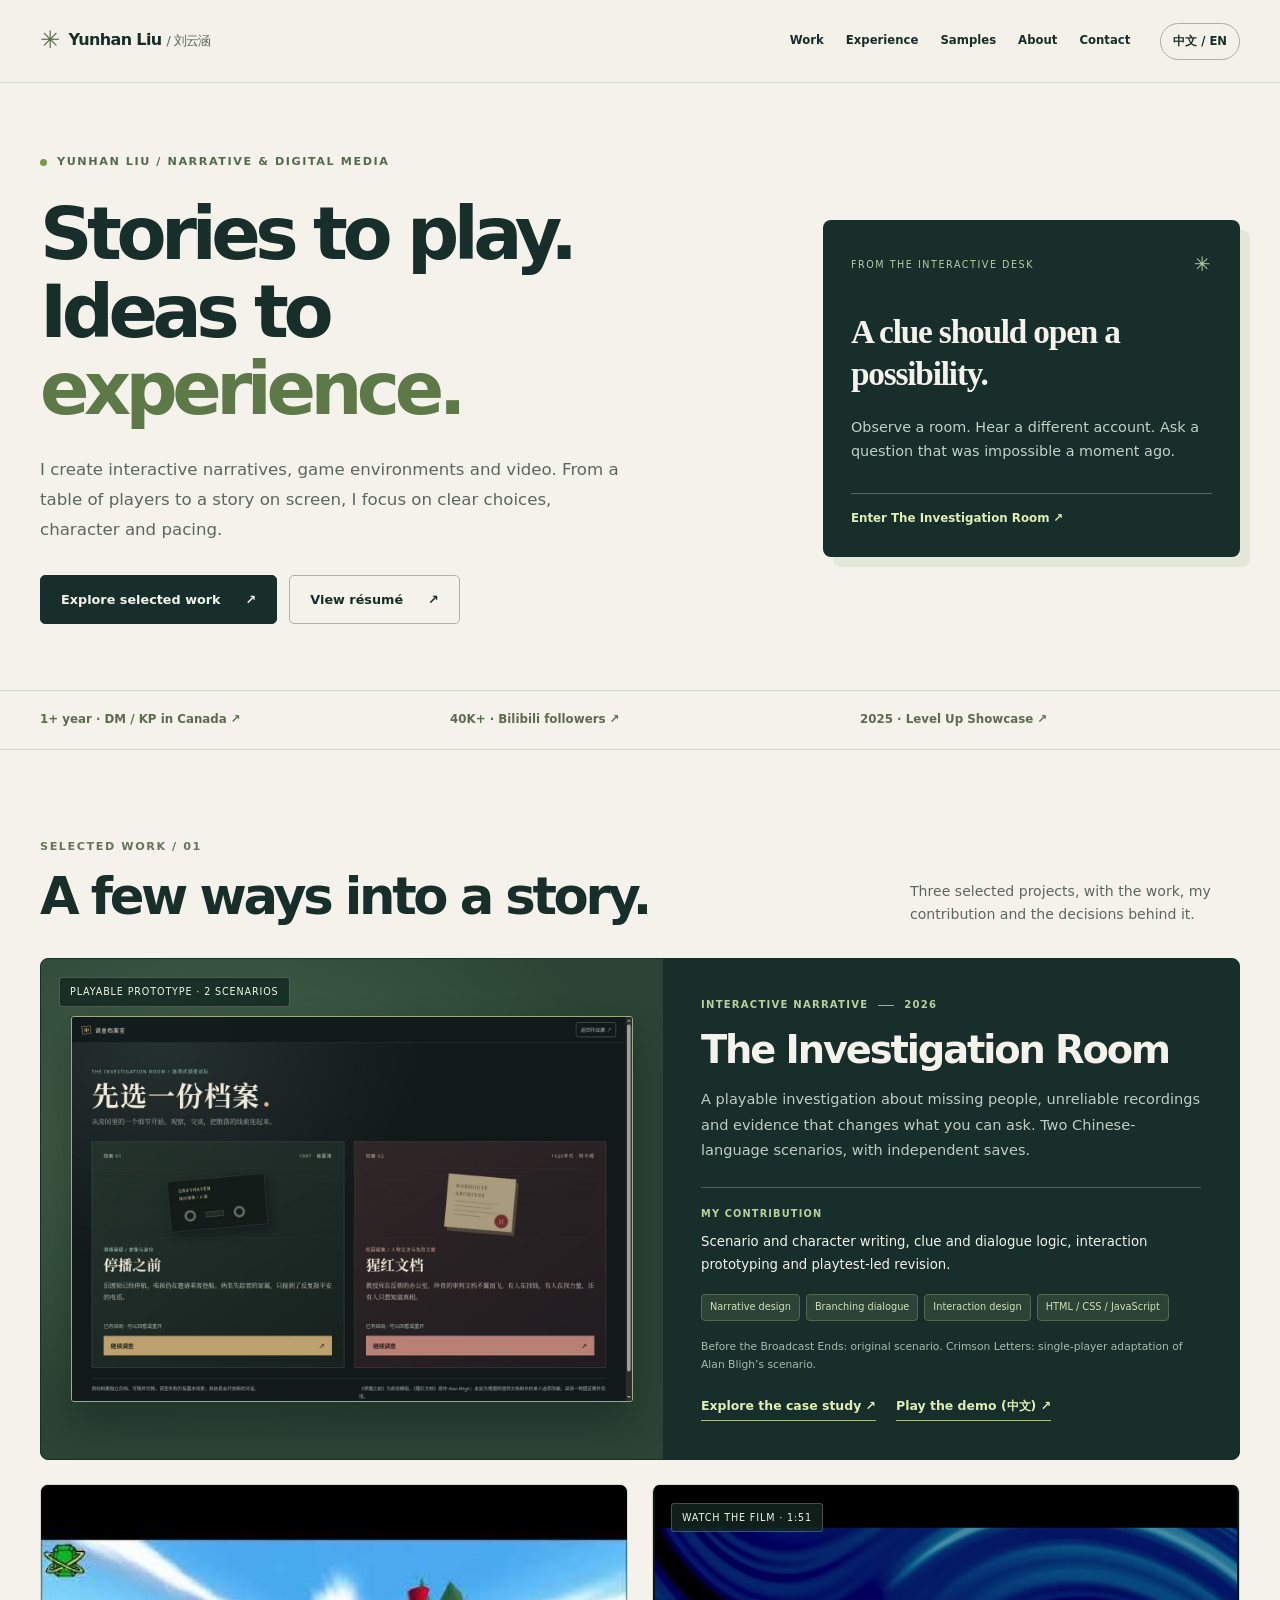
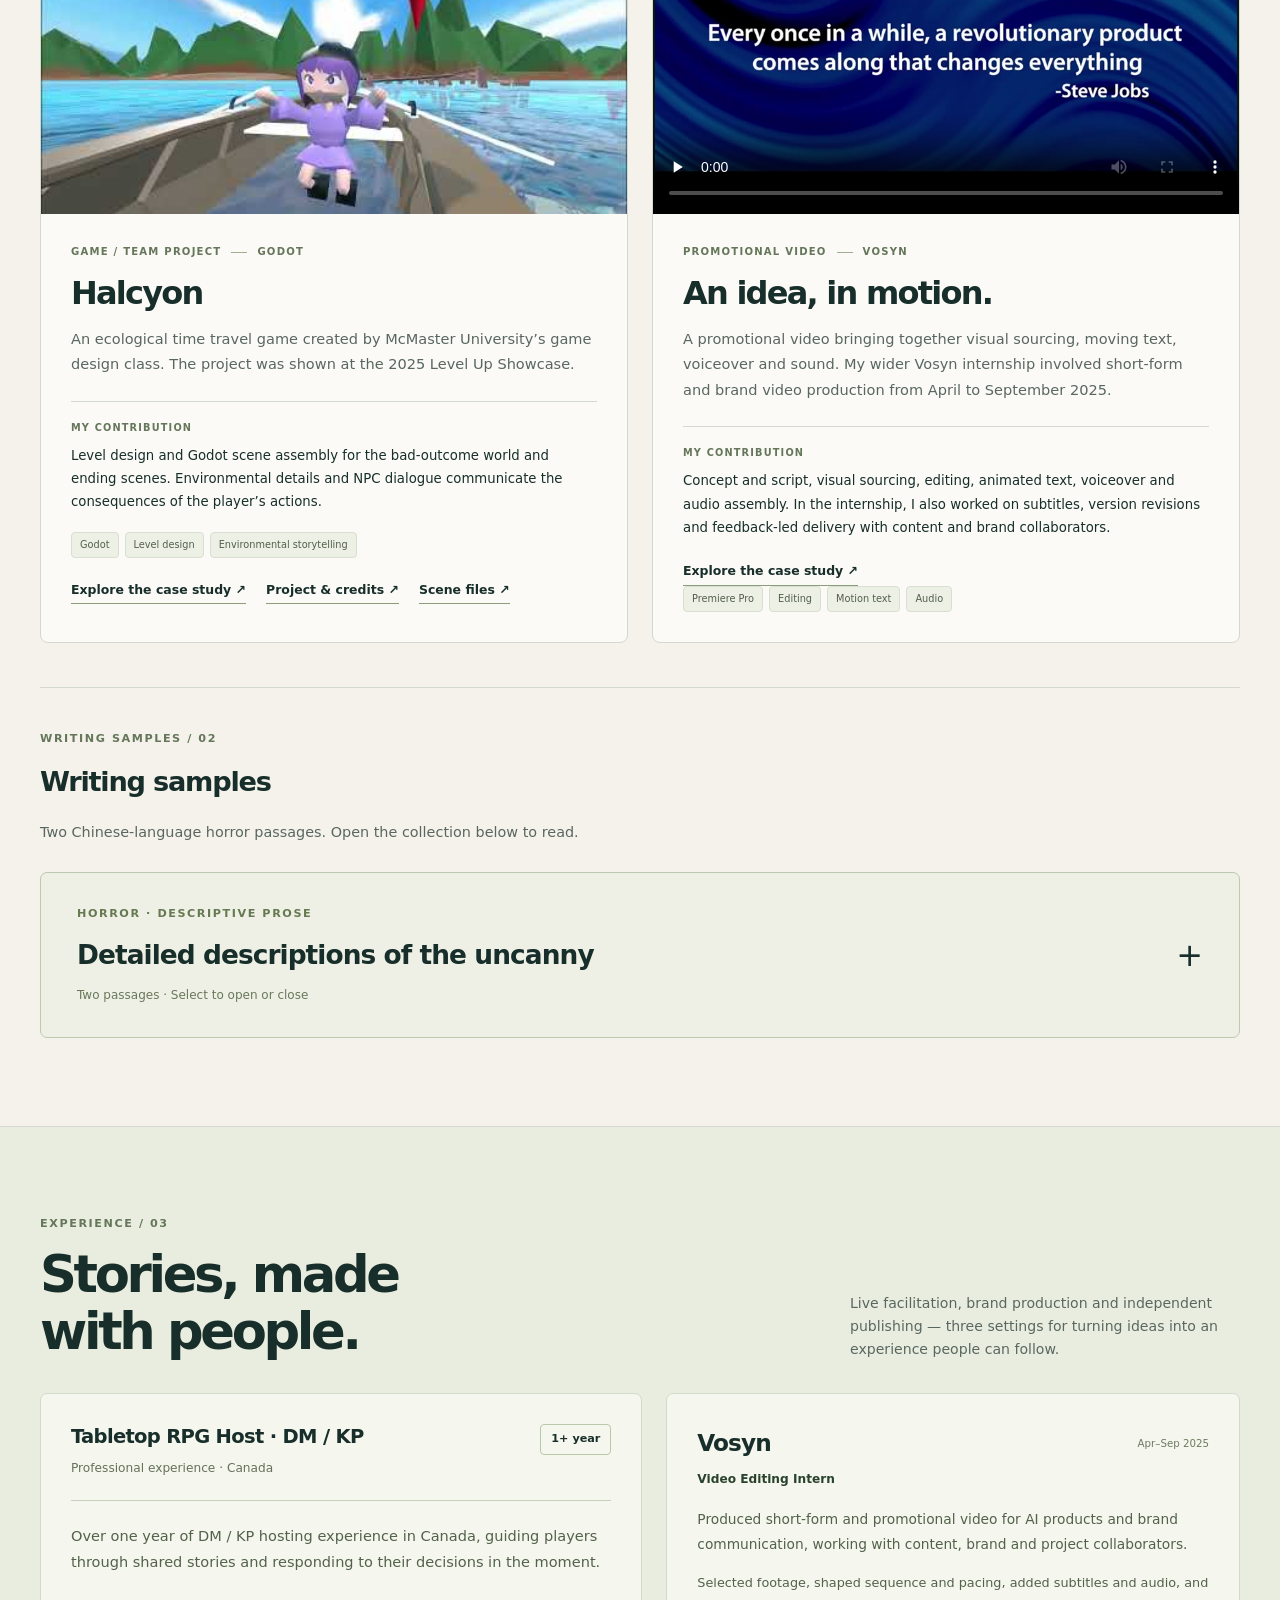
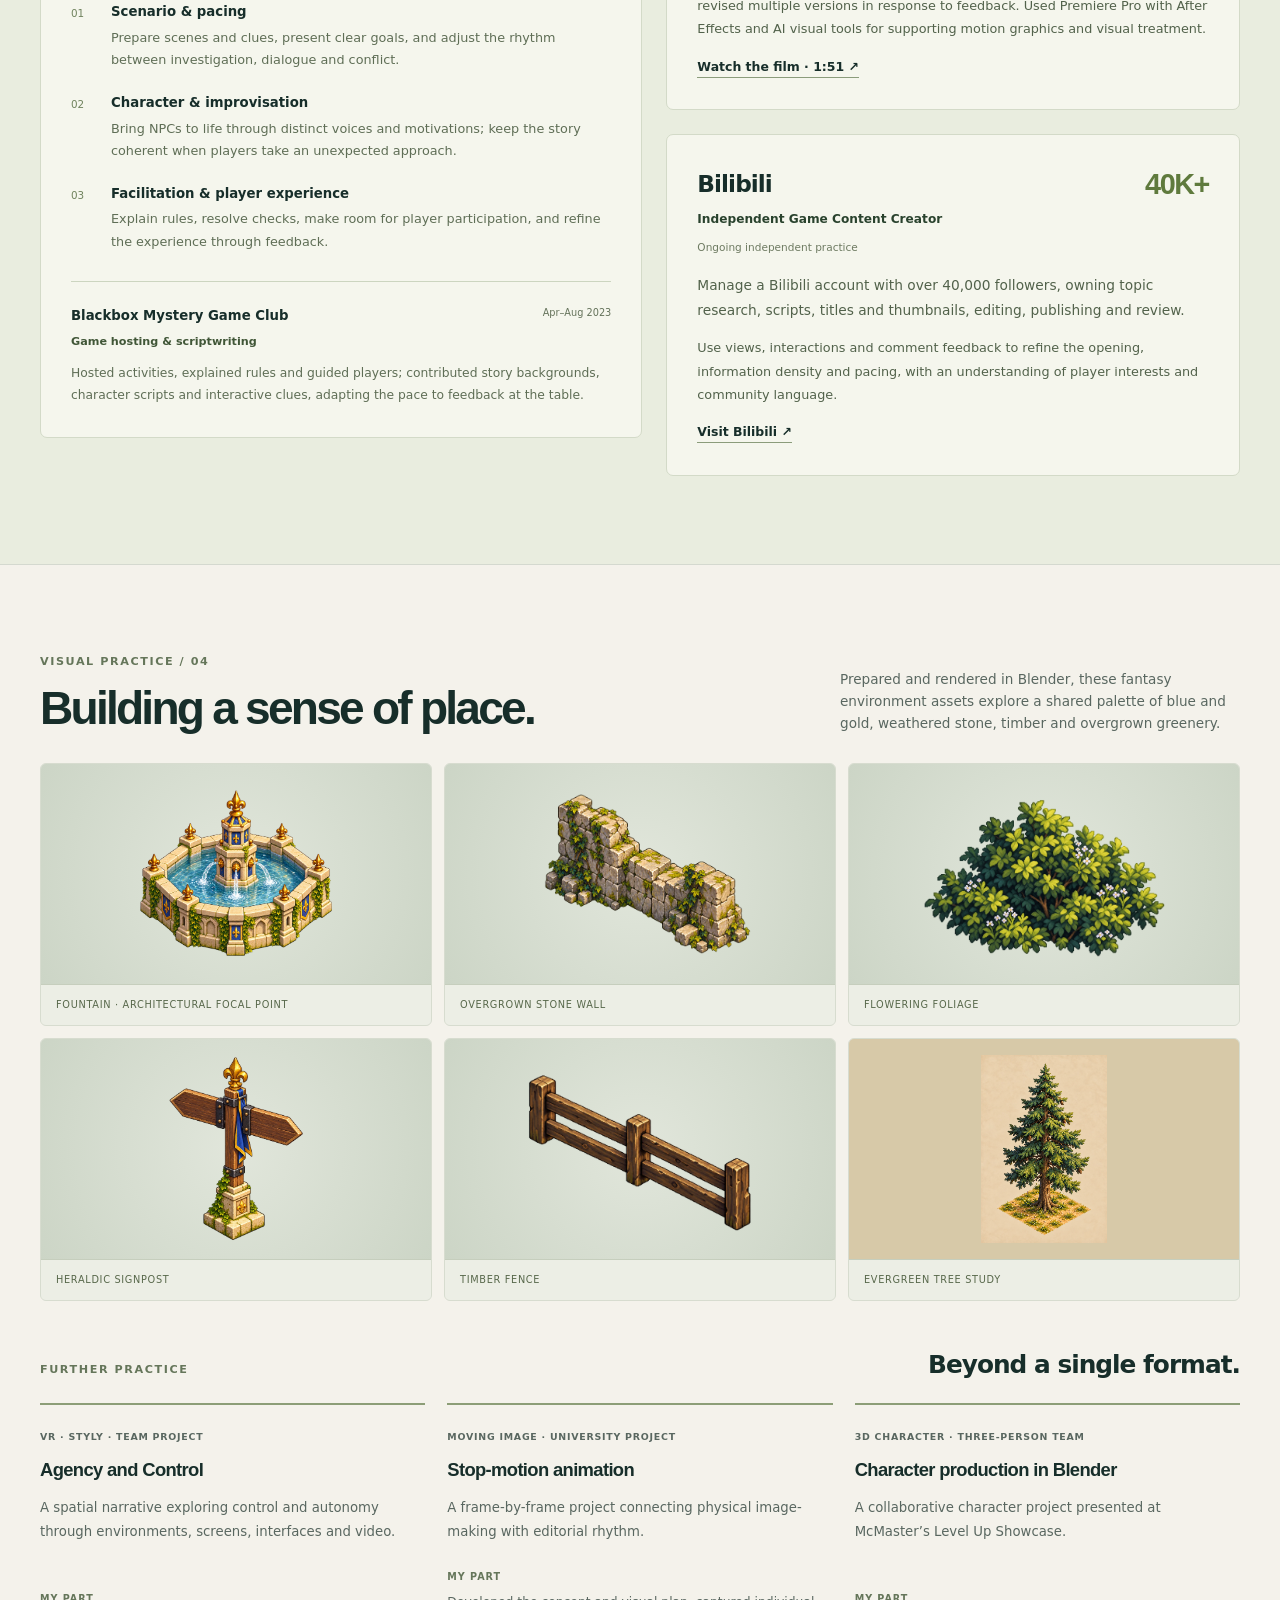
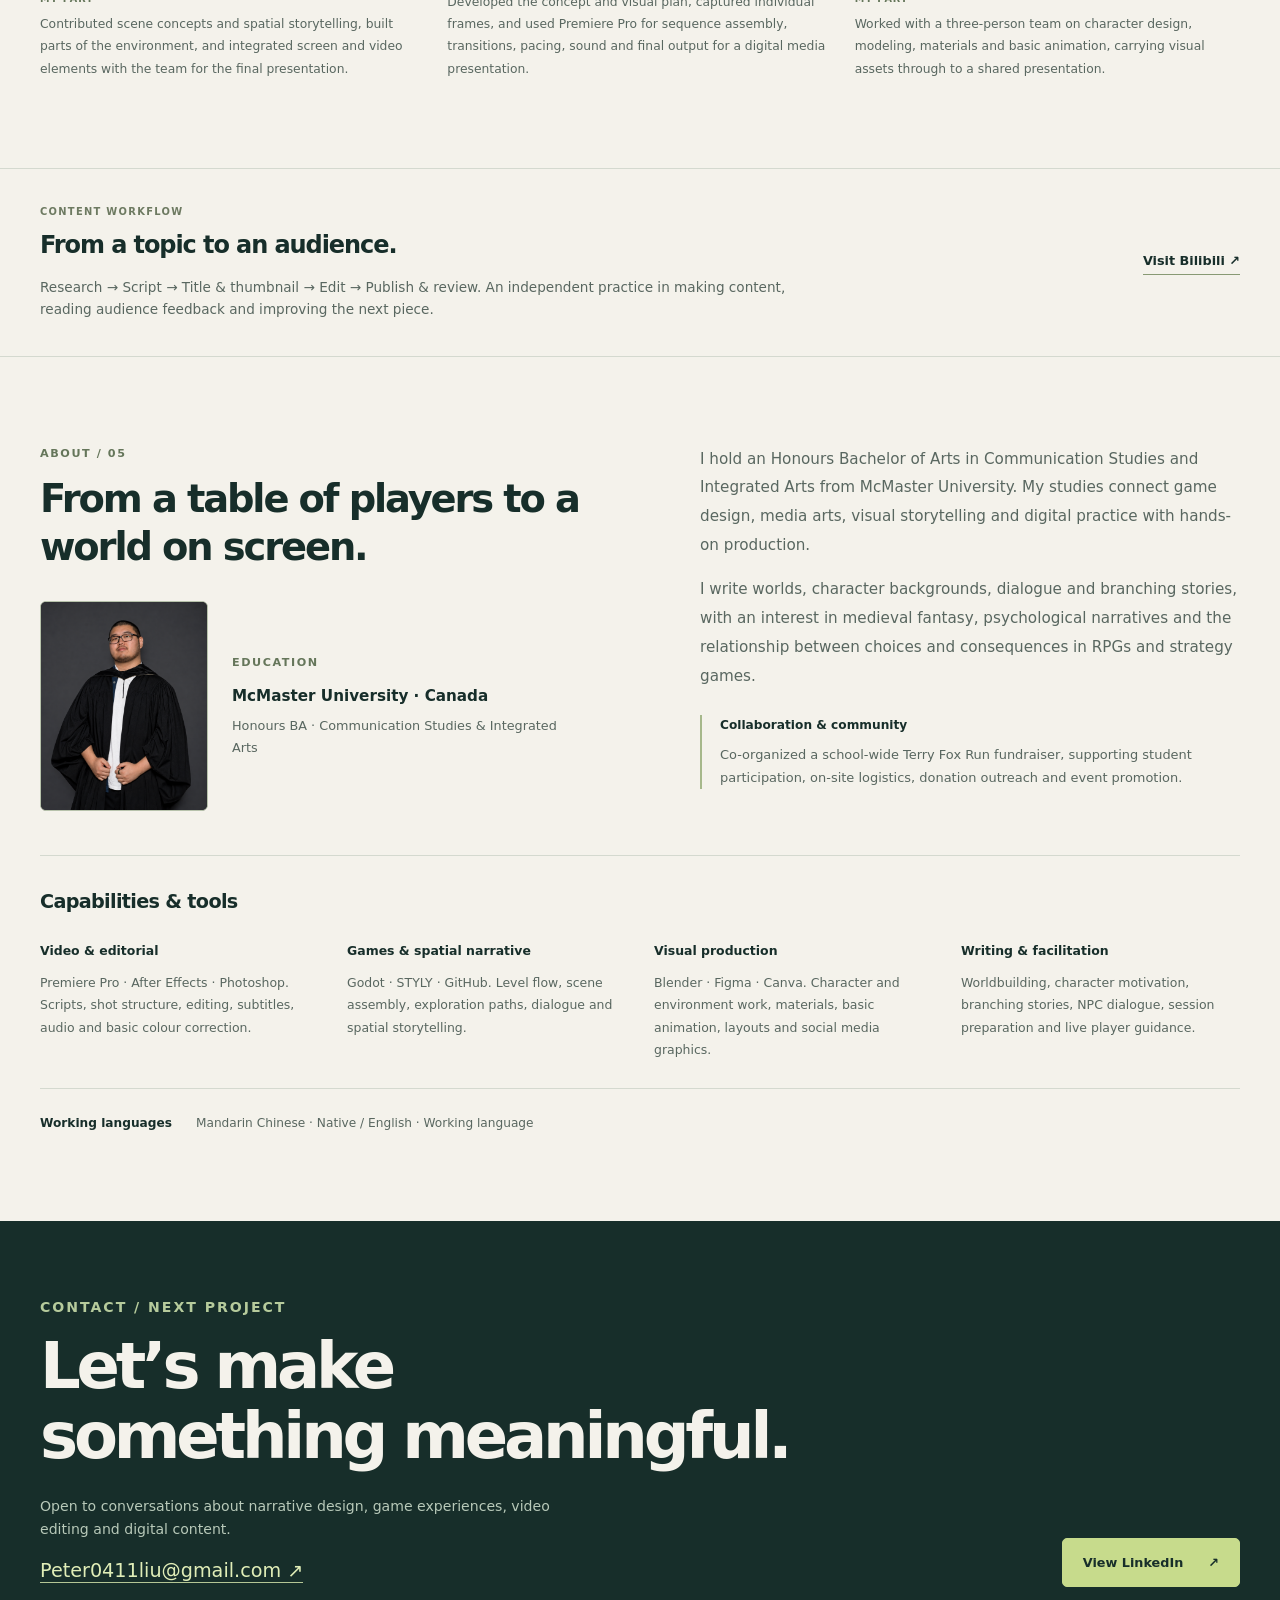
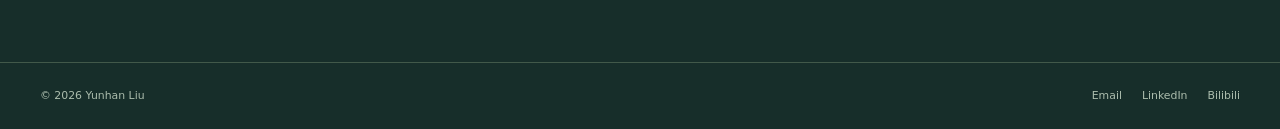
==== commit d485044d: "Make writing samples readable on the homepage" ====
--- a/docs/index.html
+++ b/docs/index.html
@@ -1,4 +1,4 @@
-<!doctype html><html lang="en"><head><meta charset="utf-8"><meta name="viewport" content="width=device-width,initial-scale=1"><meta name="theme-color" content="#f4f2eb"><meta name="description" content="Yunhan Liu — narrative design, game scenes, video and tabletop facilitation."><title>Yunhan Liu — Portfolio</title><link rel="stylesheet" href="style.css"><link rel="stylesheet" href="portrait.css"></head><body><header class="nav"><div class="wrap navin"><a class="brand" href="#top" aria-label="Yunhan Liu home"><span class="mark">✳</span>Yunhan Liu <span lang="zh">/ 刘云涵</span></a><button id="menuToggle" class="menu-toggle" type="button" aria-expanded="false" aria-controls="mainNav" data-i18n="menu">Menu</button><nav id="mainNav" class="links" aria-label="Main navigation"><a href="#work" data-i18n="navWork">Work</a><a href="#experience" data-i18n="navExperience">Experience</a><a href="samples.html" data-i18n="navSamples">Samples</a><a href="#about" data-i18n="navAbout">About</a><a href="#contact" data-i18n="navContact">Contact</a></nav><button class="lang" type="button" aria-label="Switch language" id="langToggle">中文 / EN</button></div></header><main id="top">
+<!doctype html><html lang="en"><head><meta charset="utf-8"><meta name="viewport" content="width=device-width,initial-scale=1"><meta name="theme-color" content="#f4f2eb"><meta name="description" content="Yunhan Liu — narrative design, game scenes, video and tabletop facilitation."><title>Yunhan Liu — Portfolio</title><link rel="stylesheet" href="style.css"><link rel="stylesheet" href="portrait.css"><link rel="stylesheet" href="writing-samples.css?v=home-20261118"></head><body><header class="nav"><div class="wrap navin"><a class="brand" href="#top" aria-label="Yunhan Liu home"><span class="mark">✳</span>Yunhan Liu <span lang="zh">/ 刘云涵</span></a><button id="menuToggle" class="menu-toggle" type="button" aria-expanded="false" aria-controls="mainNav" data-i18n="menu">Menu</button><nav id="mainNav" class="links" aria-label="Main navigation"><a href="#work" data-i18n="navWork">Work</a><a href="#experience" data-i18n="navExperience">Experience</a><a href="#writing-samples" data-i18n="navSamples">写作样品</a><a href="#about" data-i18n="navAbout">About</a><a href="#contact" data-i18n="navContact">Contact</a></nav><button class="lang" type="button" aria-label="Switch language" id="langToggle">中文 / EN</button></div></header><main id="top">
     <section class="hero"><div class="wrap hero-inner"><div><div class="eyebrow" data-i18n="eyebrow">Yunhan Liu / Narrative &amp; digital media</div><h1 data-i18n-html="hero">Stories to play.<br>Ideas to <em>experience.</em></h1><p class="intro" data-i18n="intro">I create interactive narratives, game environments and video. From a table of players to a story on screen, I focus on clear choices, character and pacing.</p><div class="actions"><a class="btn" href="#work"><span data-i18n="viewWork">Explore selected work</span><span aria-hidden="true">↗</span></a><a class="btn secondary" href="resume.html"><span data-i18n="seeExperience">View résumé</span><span aria-hidden="true">↗</span></a></div></div><aside class="hero-aside"><div class="note-label"><span data-i18n="heroNoteLabel" >FROM THE INTERACTIVE DESK</span><b aria-hidden="true">✳</b></div><h2 data-i18n="heroNoteTitle" >A clue should open a possibility.</h2><p data-i18n="heroNoteBody" >Observe a room. Hear a different account. Ask a question that was impossible a moment ago.</p><a class="note-link" href="play/"><span data-i18n="heroNoteLink" >Enter The Investigation Room ↗</span></a></aside></div></section>
     <div class="credibility"><div class="wrap"><a href="#experience"><span data-i18n="metricHost" >1+ year · DM / KP in Canada</span> ↗</a><a href="https://space.bilibili.com/289170633" target="_blank" rel="noopener noreferrer"><span data-i18n="metricAudience" >40K+ · Bilibili followers</span> ↗</a><a href="projects/halcyon.html"><span data-i18n="metricShow" >2025 · Level Up Showcase</span> ↗</a></div></div>
     <section class="section" id="work"><div class="wrap"><div class="section-head"><div><p class="kicker" data-i18n="selected">Selected work / 01</p><h2 class="section-title" data-i18n="workTitle">A few ways into a story.</h2></div><p class="section-note" data-i18n="workNote">Three selected projects, with the work, my contribution and the decisions behind it.</p></div>
@@ -10,7 +10,7 @@
         <div class="project-copy"><div class="meta"><span data-i18n="demoCategory">Interactive narrative</span><span class="sep"></span><span>2026</span></div><h3 id="investigation-title" data-i18n="demoTitle">The Investigation Room</h3><p class="desc" data-i18n="demoDesc">A playable investigation about missing people, unreliable recordings and evidence that changes what you can ask. Two Chinese-language scenarios, with independent saves.</p><div class="contribution"><div class="label" data-i18n="myRole">My contribution</div><p data-i18n="demoRole">Scenario and character writing, clue and dialogue logic, interaction prototyping and playtest-led revision.</p><div class="tags"><span data-i18n="demoTagNarrative">Narrative design</span><span data-i18n="demoTagDialogue">Branching dialogue</span><span data-i18n="demoTagUX">Interaction design</span><span>HTML / CSS / JavaScript</span></div><p class="demo-credit" data-i18n="demoCredit">Before the Broadcast Ends: original scenario. Crimson Letters: single-player adaptation of Alan Bligh’s scenario.</p><div class="project-bottom"><a class="textlink" href="projects/investigation.html" data-i18n="caseRead">Explore the case study ↗</a><a class="textlink" href="play/" target="_blank" rel="noopener noreferrer" data-i18n="demoPlay">Play the demo (中文) ↗</a></div></div></div>
       </article>
 <div class="project-grid">      <article class="project visual-right"><div class="visual"><a class="cover-link" href="projects/halcyon.html"><img src="assets/halcyon-cover.jpg" alt="Halcyon team game playthrough" loading="lazy"><span class="cover-caption" data-i18n="caseRead">Explore the case study ↗</span></a></div><div class="project-copy"><div class="meta"><span data-i18n="gameCategory">Game / team project</span><span class="sep"></span><span>Godot</span></div><h3>Halcyon</h3><p class="desc" data-i18n="gameDesc">An ecological time travel game created by McMaster University’s game design class. The project was shown at the 2025 Level Up Showcase.</p><div class="contribution"><div class="label" data-i18n="myRole">My contribution</div><p data-i18n="gameRole">Level design and Godot scene assembly for the bad-outcome world and ending scenes. Environmental details and NPC dialogue communicate the consequences of the player’s actions.</p><div class="tags"><span>Godot</span><span data-i18n="tagLevel">Level design</span><span data-i18n="tagEnv">Environmental storytelling</span></div><div class="project-bottom"><a class="textlink" href="projects/halcyon.html" data-i18n="caseRead">Explore the case study ↗</a><a class="textlink" href="https://dktr0.github.io/Halcyon/" target="_blank" rel="noopener noreferrer" data-i18n="gameProject">Project &amp; credits ↗</a><a class="textlink" href="https://github.com/dktr0/Halcyon/tree/main/Yunhan%20Liu2" target="_blank" rel="noopener noreferrer" data-i18n="gameSource">Scene files ↗</a></div></div></div></article>      <article class="project" id="vosyn-project"><div class="visual"><video controls playsinline preload="none" poster="assets/vosyn-poster.jpg" aria-label="Vosyn promotional video"><source src="assets/vosyn-promo.mp4" type="video/mp4"><span data-i18n="videoFallback">Your browser cannot play this video.</span></video><span class="frame-label" data-i18n="watchVideo">Watch the film · 1:51</span></div><div class="project-copy"><div class="meta"><span data-i18n="videoCategory">Promotional video</span><span class="sep"></span><span>Vosyn</span></div><h3 data-i18n="videoTitle">An idea, in motion.</h3><p class="desc" data-i18n="videoDesc">A promotional video bringing together visual sourcing, moving text, voiceover and sound. My wider Vosyn internship involved short-form and brand video production from April to September 2025.</p><div class="contribution"><div class="label" data-i18n="myRole">My contribution</div><p data-i18n="videoRole">Concept and script, visual sourcing, editing, animated text, voiceover and audio assembly. In the internship, I also worked on subtitles, version revisions and feedback-led delivery with content and brand collaborators.</p><div class="project-bottom"><a class="textlink" href="projects/video.html" data-i18n="caseRead">Explore the case study ↗</a></div><div class="tags"><span>Premiere Pro</span><span data-i18n="tagEdit">Editing</span><span data-i18n="tagMotion">Motion text</span><span data-i18n="tagAudio">Audio</span></div></div></div></article></div>
-<div class="sample-strip"><div><p class="kicker" data-i18n="sampleKicker">Writing samples / 02</p><h3 data-i18n="sampleTitle">Writing samples</h3><p data-i18n="sampleIntro">Two Chinese-language passages exploring unsettling forms, physical detail and the turn from familiarity to unease.</p></div><div class="sample-strands"><a href="samples.html#uncanny"><span data-i18n="uncannyTitle">Detailed descriptions of the uncanny</span><span aria-hidden="true">↗</span></a></div></div></div></section>
+<div class="home-writing" id="writing-samples"><div class="home-writing-head"><p class="kicker" data-i18n="sampleKicker">写作样品 / 02</p><h3 data-i18n="sampleTitle">写作样品</h3><p data-i18n="samplesLead">两段中文恐怖描写，点击下方栏目展开阅读。</p></div><details class="uncanny-collection" id="uncanny-home"><summary><span class="uncanny-summary"><span class="kicker" data-i18n="uncannyCategory">Horror · Descriptive prose</span><span class="uncanny-heading" data-i18n="uncannyTitle">Detailed descriptions of the uncanny</span><span class="uncanny-hint" data-i18n="uncannyHint">Two passages · Select to open or close</span></span><span class="uncanny-toggle" aria-hidden="true">+</span></summary><div class="uncanny-body"><section class="uncanny-piece" lang="zh-CN"><p class="uncanny-number">01</p><h2 data-i18n="fleshTitle">Flesh</h2><div class="uncanny-prose"><p>如融化的胶体般，猩红而又粘稠的血肉顺着她们的躯体滴淌在地面上。随着肉体极速地崩坏，一些不属于祂们的器官伴着流动的肉体滚落在地。</p><p>——啪叽</p><p>尚有人型的肉体似乎想要去捡起地上的，但毫无支撑的祂却重重地拍在地上，彻底成了一滩烂泥，只得以血肉化为了触手将器官扒拉进自己蠕动的身体里面。流动的血肉经过一段时间的重组，似乎是想要恢复人型，又迟迟没有成功，最终只重新组合成了一团蠕动的难以名状的畸形肉瘤。跳动的赤红心脏，遍布表面的黑发，黯淡的眼球与孩童洁白的牙齿像是……像是黑夜的繁星一般共同点缀着蠕动的肉瘤。</p><p>许久，肉瘤裂开了一条缝隙，几道尖锐的儿童声音同时从里面飘出来。</p><p>“对不起，我……我只是太兴奋了，我在这栋烂尾楼里面已经很久没看见过孩子了。”</p></div></section><section class="uncanny-piece" lang="zh-CN"><p class="uncanny-number">02</p><h2 data-i18n="treeTitle">The tree</h2><div class="uncanny-prose"><p>那棵树上长着一张脸。</p><p>起初你以为是谁把面具钉在了树干上。走近才发现，脸颊与树皮连在一起，几根细白的须从鼻孔里垂下来，末端沾着还没干透的鼻血。</p><p>它的眼睛闭着，嘴却在缓慢咀嚼。每咬一下，树干深处便传来一声沉闷的呻吟。</p><p>——咯。</p><p>半截指甲从唇缝里翻出来，悬了一会儿，又被舌头卷了回去。</p><p>你向后退，鞋底踩断了一根枯枝。</p><p>咀嚼声停了。</p><p>那张脸猛地睁开眼睛，嘴角向两侧绷紧。树皮从它耳后逐寸裂开，露出里面湿润的牙龈。裂口一直延伸到树根；数不清的牙齿挤在木质纹理间，有些已经长进了对面的肉里，随着嘴巴张开，被连根拔出。</p><p>树冠轻轻晃动。那些背面朝外的叶子一齐转了过来。</p><p>每一片叶子的中央，都嵌着一枚浑浊的眼珠。</p><p>树上的脸望着你，露出一种几乎称得上亲切的神情。它努力收拢嘴唇，把那些牙齿藏好。</p><p>“再往前一点。”</p><p>它说话时，你脚下的泥土微微隆起。</p><p>“我老了，已经走不动了。”</p></div></section></div></details></div></div></section>
 <section class="section experience" id="experience"><div class="wrap"><div class="section-head"><div><p class="kicker" data-i18n="experienceKicker">Experience / 03</p><h2 class="section-title" data-i18n-html="experienceTitle">Stories, made<br>with people.</h2></div><p class="section-note" data-i18n="experienceIntro">Live facilitation, brand production and independent publishing — three settings for turning ideas into an experience people can follow.</p></div><div class="experience-cards"><article class="experience-card host-card"><div class="experience-role"><div><h3 data-i18n="experienceRole">Tabletop RPG Host · DM / KP</h3><p data-i18n="experienceLocation">Professional experience · Canada</p></div><span class="tenure" data-i18n="experienceTenure">1+ year</span></div><p class="experience-summary" data-i18n="experienceSummary">Over one year of DM / KP hosting experience in Canada, guiding players through shared stories and responding to their decisions in the moment.</p><ul class="practice-list"><li><span class="practice-number">01</span><div><h4 data-i18n="practiceOneTitle">Scenario &amp; pacing</h4><p data-i18n="practiceOne">Prepare scenes and clues, present clear goals, and adjust the rhythm between investigation, dialogue and conflict.</p></div></li><li><span class="practice-number">02</span><div><h4 data-i18n="practiceTwoTitle">Character &amp; improvisation</h4><p data-i18n="practiceTwo">Bring NPCs to life through distinct voices and motivations; keep the story coherent when players take an unexpected approach.</p></div></li><li><span class="practice-number">03</span><div><h4 data-i18n="practiceThreeTitle">Facilitation &amp; player experience</h4><p data-i18n="practiceThree">Explain rules, resolve checks, make room for player participation, and refine the experience through feedback.</p></div></li></ul><div class="blackbox-record"><div><h4 data-i18n="blackboxTitle">Blackbox Mystery Game Club</h4><span data-i18n="blackboxDate">Apr–Aug 2023</span></div><p class="record-role" data-i18n="blackboxRole">Game hosting &amp; scriptwriting</p><p data-i18n="blackboxBody">Hosted activities, explained rules and guided players; contributed story backgrounds, character scripts and interactive clues, adapting the pace to feedback at the table.</p></div></article><div class="experience-stack"><article class="experience-card"><div class="job-head"><h3>Vosyn</h3><span data-i18n="vosynDate">Apr–Sep 2025</span></div><p class="job-role" data-i18n="vosynRole">Video Editing Intern</p><p data-i18n="vosynBody">Produced short-form and promotional video for AI products and brand communication, working with content, brand and project collaborators.</p><p class="job-detail" data-i18n="vosynDetail">Selected footage, shaped sequence and pacing, added subtitles and audio, and revised multiple versions in response to feedback. Used Premiere Pro with After Effects and AI visual tools for supporting motion graphics and visual treatment.</p><a class="textlink" href="#vosyn-project"><span data-i18n="watchVideo">Watch the film · 1:51</span> ↗</a></article><article class="experience-card creator-card"><div class="job-head"><h3>Bilibili</h3><span class="audience-stat">40K+</span></div><p class="job-role" data-i18n="biliRole">Independent Game Content Creator</p><p class="job-date" data-i18n="biliDate">Ongoing independent practice</p><p data-i18n="biliBody">Manage a Bilibili account with over 40,000 followers, owning topic research, scripts, titles and thumbnails, editing, publishing and review.</p><p class="job-detail" data-i18n="biliDetail">Use views, interactions and comment feedback to refine the opening, information density and pacing, with an understanding of player interests and community language.</p><a class="textlink" href="https://space.bilibili.com/289170633" target="_blank" rel="noopener noreferrer" data-i18n="visitChannel">Visit Bilibili ↗</a></article></div></div></div></section>
 <section class="section home-study" id="studies"><div class="wrap">      <div class="asset-study"><div class="asset-head"><div><p class="kicker" data-i18n="assetKicker">Visual practice / 04</p><h3 data-i18n="assetTitle">Building a sense of place.</h3></div><p data-i18n="assetIntro">Prepared and rendered in Blender, these fantasy environment assets explore a shared palette of blue and gold, weathered stone, timber and overgrown greenery.</p></div><div class="asset-grid">
         <figure class="asset-card feature"><div class="asset-image"><img src="assets/fountain.webp" alt="Blue and gold fantasy fountain with stone walls and flowing water" loading="lazy"></div><figcaption data-i18n="assetFountain">Fountain · architectural focal point</figcaption></figure>
@@ -24,4 +24,4 @@
     <aside class="strip"><div class="wrap strip-inner"><div><div class="small" data-i18n="channelLabel">Content workflow</div><h3 data-i18n="channelTitle">From a topic to an audience.</h3><p data-i18n="channelDesc">Research → Script → Title &amp; thumbnail → Edit → Publish &amp; review. An independent practice in making content, reading audience feedback and improving the next piece.</p></div><a href="https://space.bilibili.com/289170633" target="_blank" rel="noopener noreferrer" data-i18n="visitChannel">Visit Bilibili ↗</a></div></aside>
     <section class="section" id="about"><div class="wrap"><div class="about"><div><p class="kicker" data-i18n="aboutLabel">About / 05</p><h2 class="statement" data-i18n="aboutStatement">From a table of players to a world on screen.</h2><div class="about-profile"><figure class="about-portrait"><img src="assets/yunhan-liu-portrait.png" alt="Yunhan Liu in his graduation gown" width="1159" height="1358" loading="lazy" decoding="async"></figure><div class="education-record"><p class="kicker" data-i18n="educationLabel">Education</p><h3 data-i18n="educationSchool">McMaster University · Canada</h3><p data-i18n="educationDegree">Honours BA · Communication Studies &amp; Integrated Arts</p></div></div></div><div><p class="body" data-i18n="aboutBody">I hold an Honours Bachelor of Arts in Communication Studies and Integrated Arts from McMaster University. My studies connect game design, media arts, visual storytelling and digital practice with hands-on production.</p><p class="body" data-i18n="aboutApproach">I write worlds, character backgrounds, dialogue and branching stories, with an interest in medieval fantasy, psychological narratives and the relationship between choices and consequences in RPGs and strategy games.</p><div class="community-record"><h3 data-i18n="collaborationLabel">Collaboration &amp; community</h3><p data-i18n="collaborationBody">Co-organized a school-wide Terry Fox Run fundraiser, supporting student participation, on-site logistics, donation outreach and event promotion.</p></div></div></div><div class="skills-block"><div class="skills-heading"><h3 data-i18n="skillsLabel">Capabilities &amp; tools</h3></div><div class="skills-grid"><div><h4 data-i18n="skillVideo">Video &amp; editorial</h4><p data-i18n="skillVideoBody">Premiere Pro · After Effects · Photoshop. Scripts, shot structure, editing, subtitles, audio and basic colour correction.</p></div><div><h4 data-i18n="skillInteractive">Games &amp; spatial narrative</h4><p data-i18n="skillInteractiveBody">Godot · STYLY · GitHub. Level flow, scene assembly, exploration paths, dialogue and spatial storytelling.</p></div><div><h4 data-i18n="skillVisual">Visual production</h4><p data-i18n="skillVisualBody">Blender · Figma · Canva. Character and environment work, materials, basic animation, layouts and social media graphics.</p></div><div><h4 data-i18n="skillNarrative">Writing &amp; facilitation</h4><p data-i18n="skillNarrativeBody">Worldbuilding, character motivation, branching stories, NPC dialogue, session preparation and live player guidance.</p></div></div><div class="languages"><span data-i18n="languageLabel">Working languages</span><p data-i18n="languageBody">Mandarin Chinese · Native / English · Working language</p></div></div></div></section>
     
-  </main><section class="contact" id="contact"><div class="wrap contact-grid"><div><p class="kicker" data-i18n="contactLabel">Contact / Next project</p><h2 data-i18n-html="contactTitle">Let’s make<br>something meaningful.</h2><p data-i18n="contactDesc">Open to conversations about narrative design, game experiences, video editing and digital content.</p><a class="email" href="mailto:Peter0411liu@gmail.com">Peter0411liu@gmail.com ↗</a></div><a class="btn" href="https://www.linkedin.com/in/peter-liu-998801261" target="_blank" rel="noopener noreferrer"><span data-i18n="linkedin">View LinkedIn</span><span aria-hidden="true">↗</span></a></div></section><footer class="footer"><div class="wrap"><span>© <span data-year>2026</span> Yunhan Liu</span><div class="social"><a href="mailto:Peter0411liu@gmail.com">Email</a><a href="https://www.linkedin.com/in/peter-liu-998801261" target="_blank" rel="noopener noreferrer">LinkedIn</a><a href="https://space.bilibili.com/289170633" target="_blank" rel="noopener noreferrer">Bilibili</a></div></div></footer><script src="site.js?v=writing-20261118" defer></script></body></html>+  </main><section class="contact" id="contact"><div class="wrap contact-grid"><div><p class="kicker" data-i18n="contactLabel">Contact / Next project</p><h2 data-i18n-html="contactTitle">Let’s make<br>something meaningful.</h2><p data-i18n="contactDesc">Open to conversations about narrative design, game experiences, video editing and digital content.</p><a class="email" href="mailto:Peter0411liu@gmail.com">Peter0411liu@gmail.com ↗</a></div><a class="btn" href="https://www.linkedin.com/in/peter-liu-998801261" target="_blank" rel="noopener noreferrer"><span data-i18n="linkedin">View LinkedIn</span><span aria-hidden="true">↗</span></a></div></section><footer class="footer"><div class="wrap"><span>© <span data-year>2026</span> Yunhan Liu</span><div class="social"><a href="mailto:Peter0411liu@gmail.com">Email</a><a href="https://www.linkedin.com/in/peter-liu-998801261" target="_blank" rel="noopener noreferrer">LinkedIn</a><a href="https://space.bilibili.com/289170633" target="_blank" rel="noopener noreferrer">Bilibili</a></div></div></footer><script src="site.js?v=writing-home-20261118" defer></script></body></html>
--- a/docs/writing-samples.css
+++ b/docs/writing-samples.css
@@ -0,0 +1,26 @@
+/* Writing samples stay hidden until the reader opens the collection. */
+.writing-collection{padding-block:48px 80px;max-width:1040px}
+.uncanny-collection{border:1px solid #bcc9ae;border-radius:7px;overflow:hidden;background:#eef0e6}
+.uncanny-collection>summary{list-style:none;display:flex;align-items:center;justify-content:space-between;gap:24px;padding:32px 36px;cursor:pointer}
+.uncanny-collection>summary::-webkit-details-marker{display:none}
+.uncanny-collection>summary:hover{background:#e5ebda}
+.uncanny-collection>summary:focus-visible{outline:3px solid #55743e;outline-offset:-4px}
+.uncanny-summary{display:grid;gap:12px}.uncanny-summary .kicker{margin:0;color:#667951}
+.uncanny-heading{font-size:clamp(1.2rem,2.5vw,1.8rem);font-weight:700;letter-spacing:-.035em;line-height:1.45}
+.uncanny-hint{font-size:.75rem;color:#68785a;line-height:1.6}
+.uncanny-toggle{font-size:2rem;line-height:1;font-weight:400;flex:0 0 26px;text-align:center;transition:transform .18s ease}
+.uncanny-collection[open] .uncanny-toggle{transform:rotate(45deg)}
+.uncanny-body{border-top:1px solid #c7d1ba;background:#f8f7f1;padding:8px 36px 42px}
+.uncanny-piece{max-width:720px;margin-inline:auto;padding-top:35px}
+.uncanny-piece+.uncanny-piece{border-top:1px solid #d0d8c4;margin-top:42px}
+.uncanny-number{font-size:.65rem;letter-spacing:.15em;color:#7a8a68;margin-bottom:10px}
+.uncanny-piece h2{font-size:1.3rem;letter-spacing:.02em;margin:0 0 24px}
+.uncanny-prose{font-family:Georgia,'Songti SC','Noto Serif SC',serif;font-size:1rem;line-height:2.05;letter-spacing:.015em;color:#2c3a2e;overflow-wrap:anywhere}
+.uncanny-prose p{margin:0 0 1.25em}.uncanny-prose p:last-child{margin-bottom:0}
+@media(max-width:620px){.writing-collection{padding-block:30px 50px}.uncanny-collection>summary{padding:23px 20px;gap:12px}.uncanny-body{padding:0 22px 30px}.uncanny-prose{font-size:.96rem;line-height:1.95}.uncanny-piece{padding-top:28px}}
+@media(prefers-reduced-motion:reduce){.uncanny-toggle{transition:none}}
+
+/* Read directly from the portfolio homepage. */
+.home-writing{border-top:1px solid var(--line);padding-top:42px;margin-top:44px;scroll-margin-top:32px}
+.home-writing-head{max-width:700px;margin-bottom:26px}.home-writing-head h3{font-size:1.7rem;letter-spacing:-.045em;margin:0 0 15px}.home-writing-head>p:last-child{font-size:.9rem;line-height:1.8;color:var(--muted)}
+.home-writing .uncanny-heading{font-size:clamp(1.12rem,2.4vw,1.65rem)}
